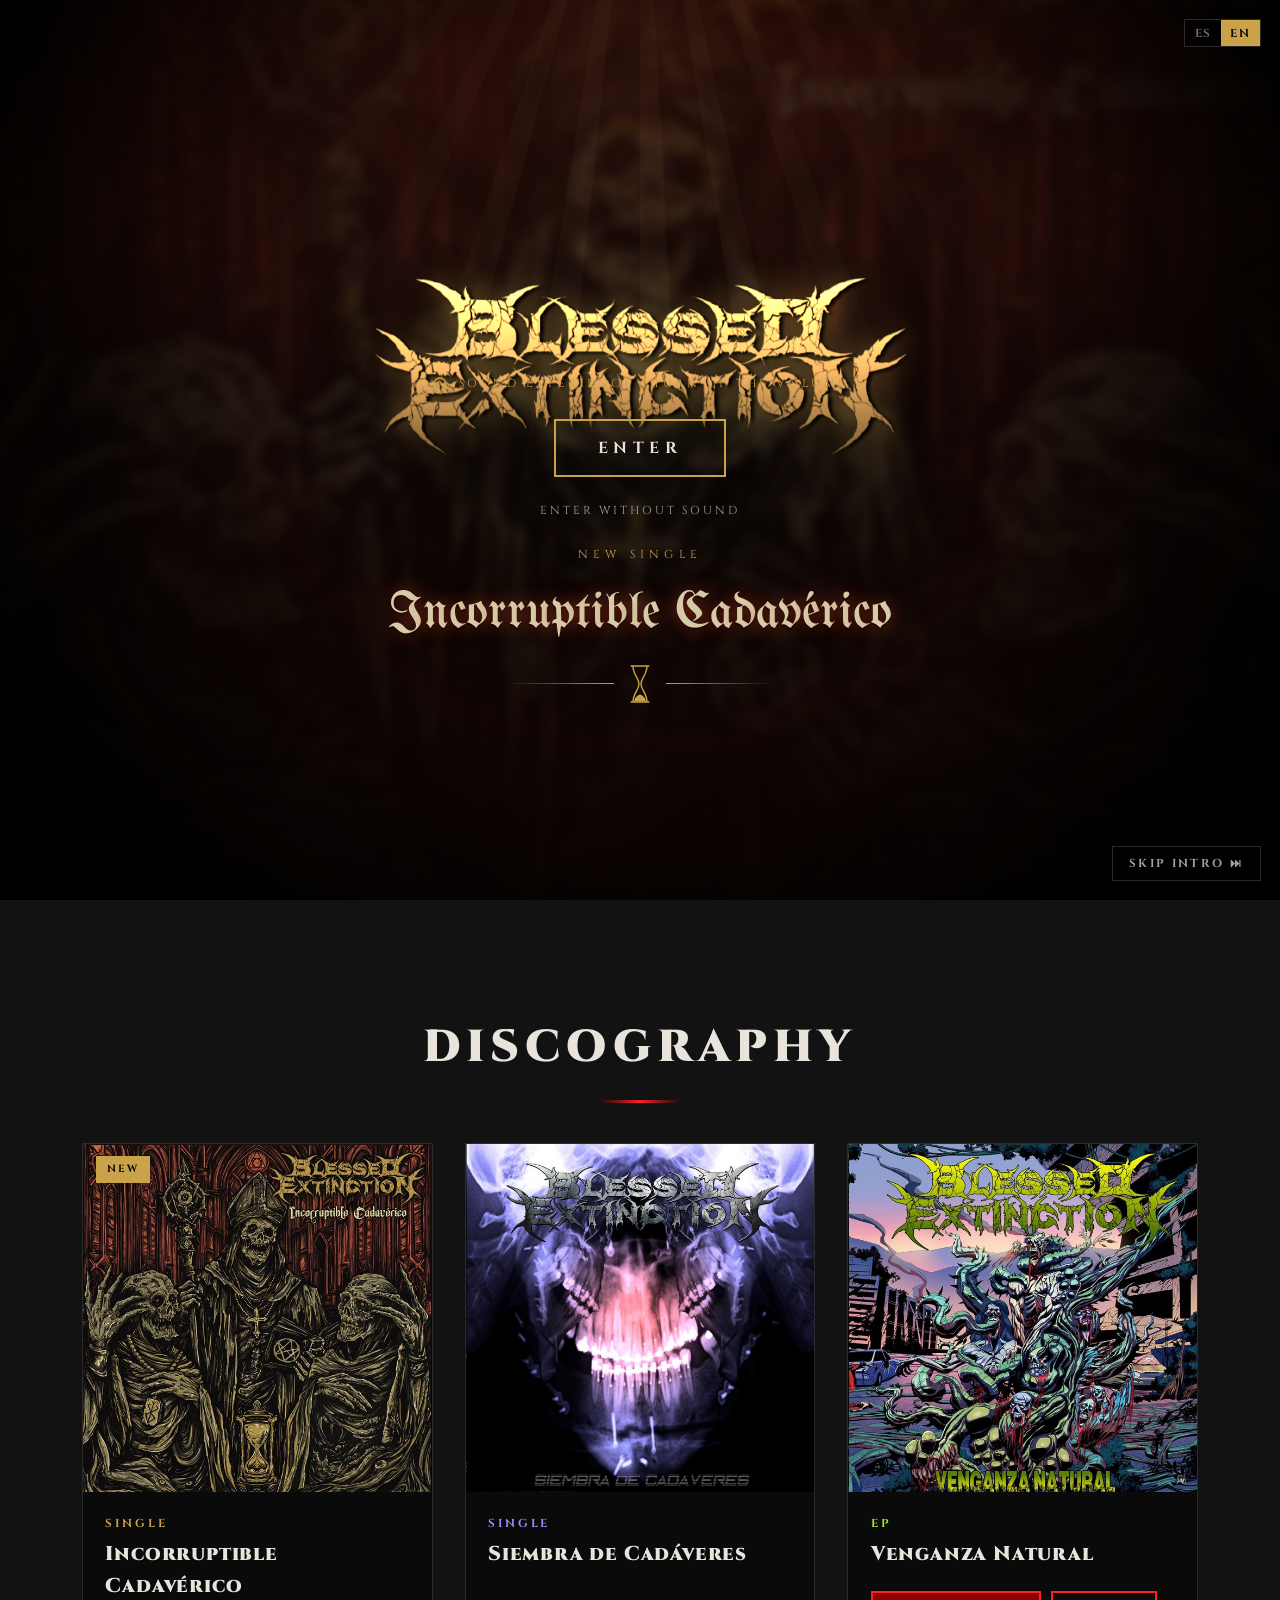
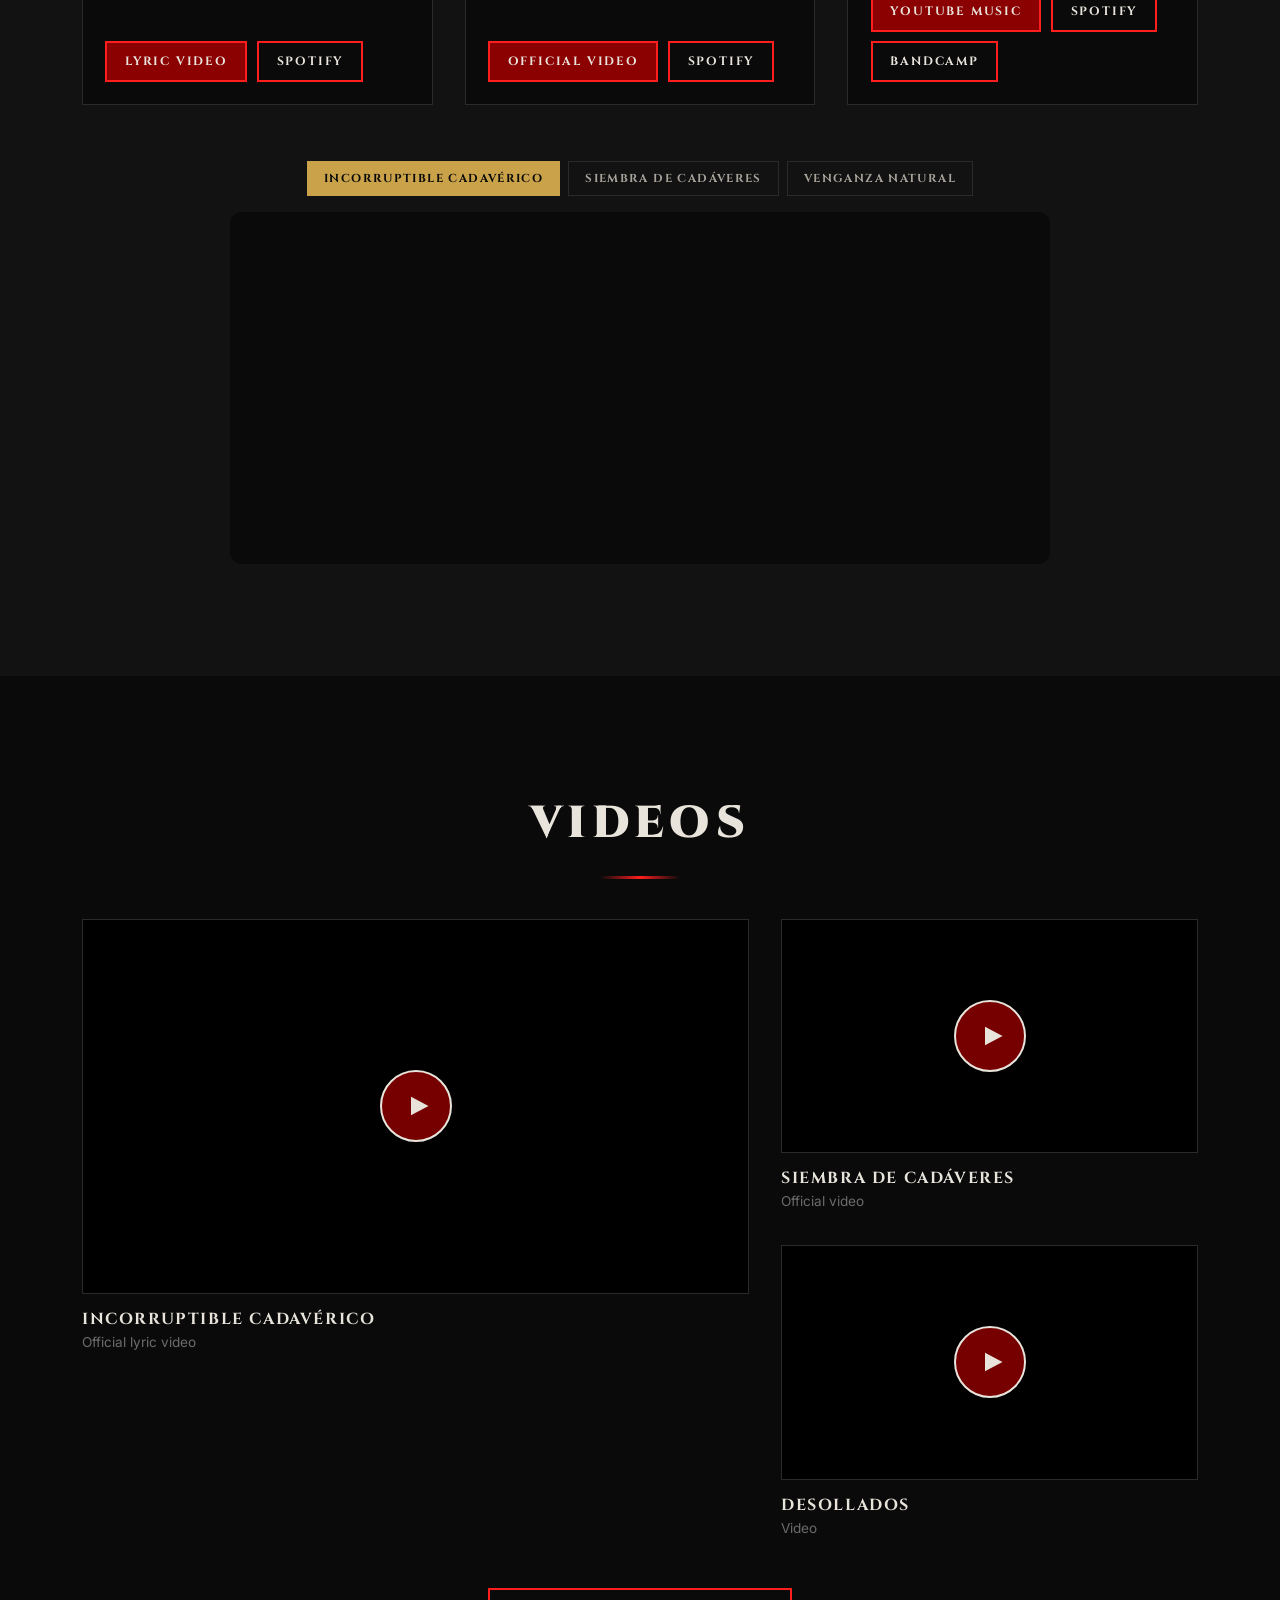
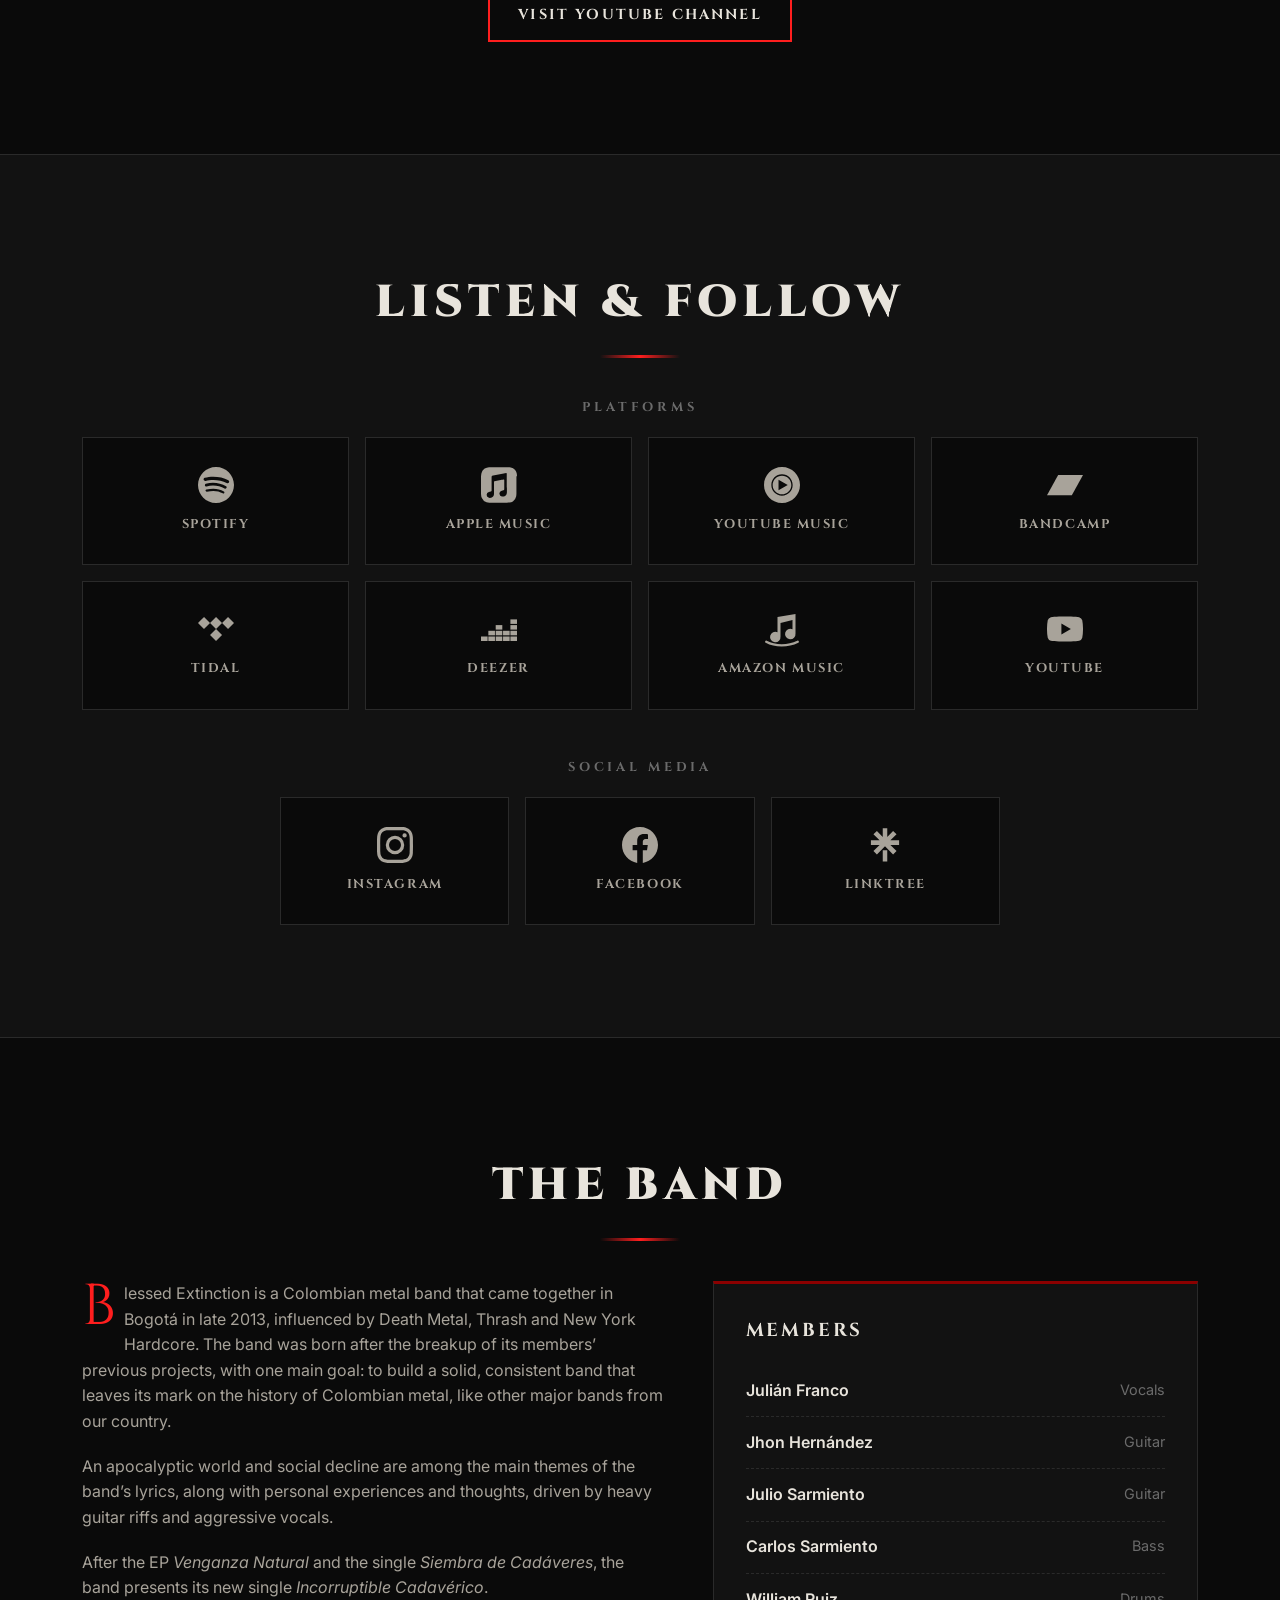
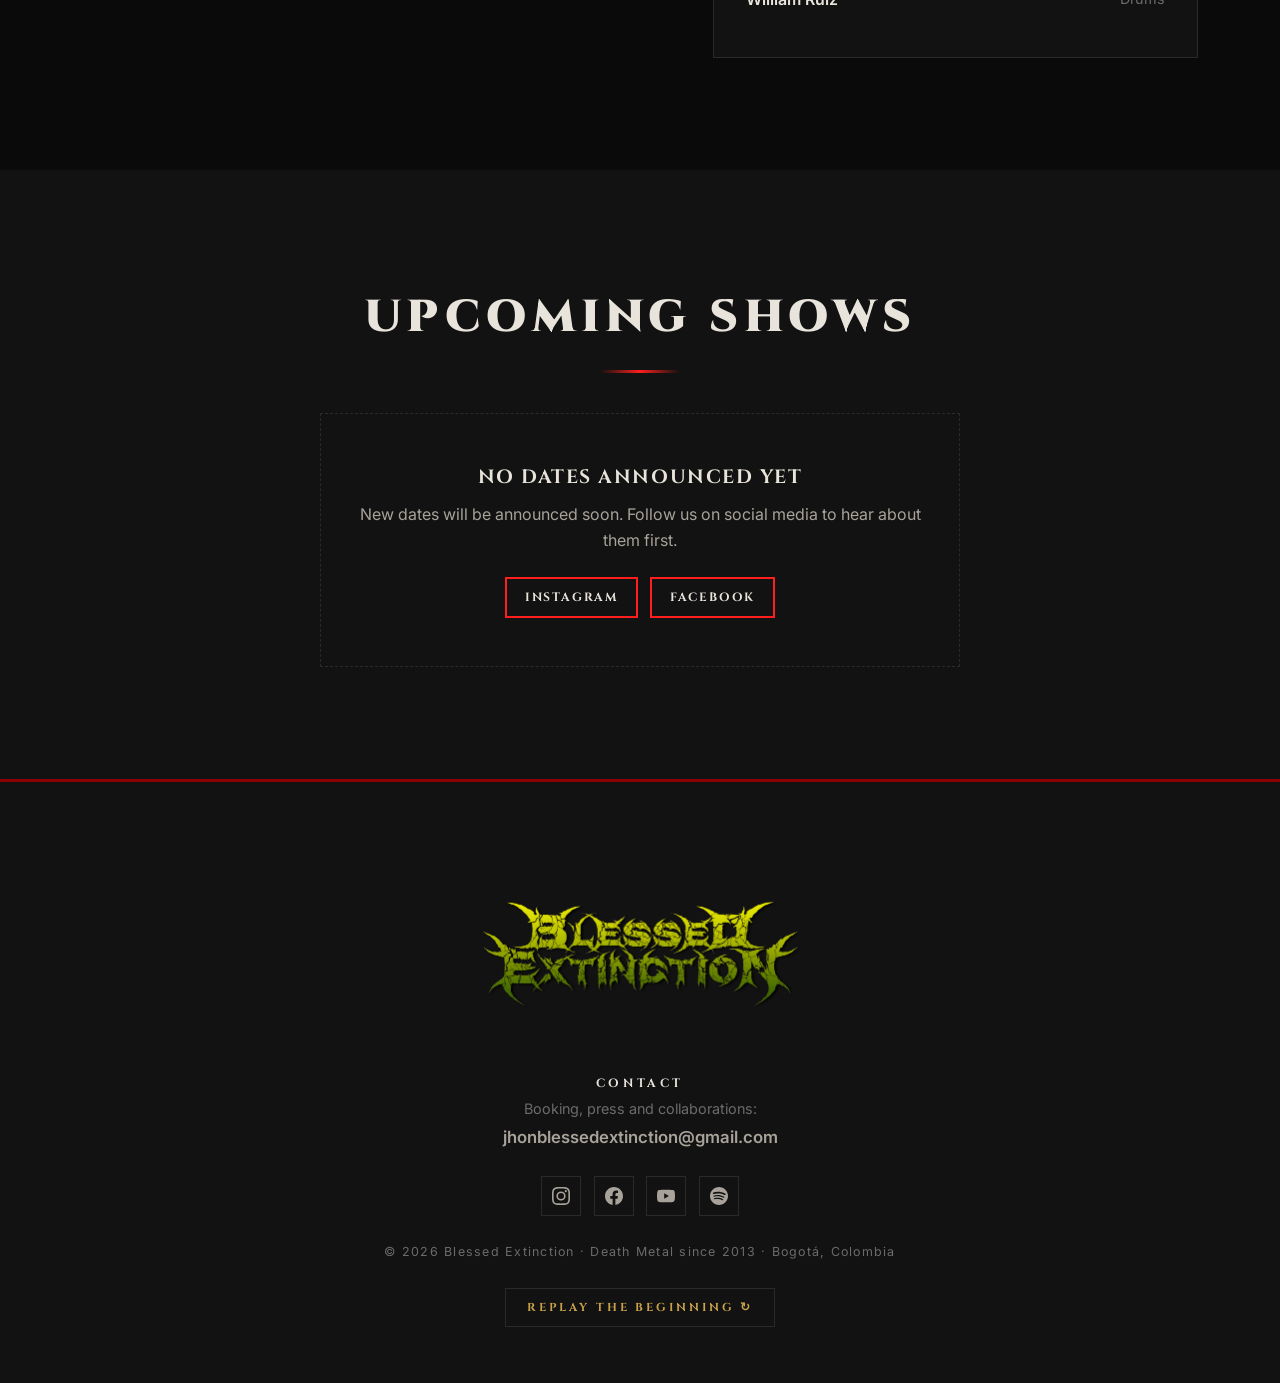
==== landingBlessedExtinction/index.html @ c3e39737 "Commit inicial" ====
<!DOCTYPE html>
<html lang="es">
<head>
  <meta charset="UTF-8">
  <meta name="viewport" content="width=device-width, initial-scale=1.0">
  <title data-i18n="meta.title">Blessed Extinction | Death Metal · Bogotá</title>
  <meta name="description" data-i18n-attr="content:meta.description" content="Blessed Extinction — Death Metal desde 2013, Bogotá, Colombia. Nuevo single «Incorruptible Cadavérico» disponible en todas las plataformas.">
  <meta property="og:title" content="Blessed Extinction — Incorruptible Cadavérico">
  <meta property="og:description" content="Nuevo single disponible ya. Death Metal desde 2013, Bogotá, Colombia.">
  <meta property="og:image" content="img/incorruptible-cadaverico.jpg">

  <link rel="preconnect" href="https://fonts.googleapis.com">
  <link rel="preconnect" href="https://fonts.gstatic.com" crossorigin>
  <link href="https://fonts.googleapis.com/css2?family=Cinzel:wght@400;700;900&family=Inter:wght@400;600&family=Nosifer&family=UnifrakturMaguntia&display=swap" rel="stylesheet">
  <link rel="preload" as="image" href="img/incorruptible-cadaverico.jpg">
  <link rel="stylesheet" href="css/styles.css">
</head>
<body class="is-locked">

  <!-- ===== SPLASH SCREEN (Incorruptible Cadavérico) ===== -->
  <div class="splash is-waiting" id="splash" role="dialog" aria-label="Pantalla de bienvenida" data-i18n-attr="aria-label:splash.label">
    <div class="splash__bg" aria-hidden="true"></div>
    <div class="splash__rays" aria-hidden="true"></div>
    <div class="splash__vignette" aria-hidden="true"></div>
    <div class="splash__dust" id="splashDust" aria-hidden="true"></div>

    <div class="splash__content">
      <img class="splash__logo" src="logoverde-web.png" alt="Blessed Extinction">
      <span class="splash__kicker" data-i18n="splash.kicker">Nuevo single</span>
      <p class="splash__title" id="splashTitle">Incorruptible Cadavérico</p>
      <div class="splash__ornament" aria-hidden="true">
        <svg class="splash__hourglass" viewBox="0 0 24 38">
          <path d="M3 1h18M3 37h18M5 1c0 9 6 12 6 18S5 28 5 37M19 1c0 9-6 12-6 18s6 9 6 18" fill="none" stroke="currentColor" stroke-width="1.4" stroke-linecap="round"/>
          <path class="sand-top" d="M7.2 8h9.6c-1 4-3.6 7-4.8 9.5C10.8 15 8.2 12 7.2 8z" fill="currentColor"/>
          <line class="sand-stream" x1="12" y1="18" x2="12" y2="34" stroke="currentColor" stroke-width="0.8"/>
          <path class="sand-bottom" d="M6 36.2c.6-3.6 4-6 6-6.6 2 .6 5.4 3 6 6.6z" fill="currentColor"/>
        </svg>
      </div>
    </div>

    <!-- Puerta: el navegador sólo permite sonido tras un clic del usuario -->
    <div class="splash__gate" id="splashGate">
      <p class="splash__hint">
        <svg viewBox="0 0 24 24" aria-hidden="true"><path d="M12 3a9 9 0 0 0-9 9v6a3 3 0 0 0 3 3h2v-8H5v-1a7 7 0 0 1 14 0v1h-3v8h2a3 3 0 0 0 3-3v-6a9 9 0 0 0-9-9z"/></svg>
        <span data-i18n="splash.hint">Experiencia con sonido · sube el volumen</span>
      </p>
      <button class="btn btn--ghost splash__enter" id="splashEnter" type="button" data-i18n="splash.enter">Entrar</button>
      <button class="splash__mute" id="splashMute" type="button" data-i18n="splash.mute">Entrar sin sonido</button>
    </div>

    <!-- Idioma desde la pantalla inicial -->
    <div class="lang splash__lang" role="group" aria-label="Idioma / Language">
      <button class="lang__btn" type="button" data-lang="es" aria-pressed="true" lang="es" title="Español">ES</button>
      <button class="lang__btn" type="button" data-lang="en" aria-pressed="false" lang="en" title="English">EN</button>
    </div>

    <button class="splash__skip" id="splashSkip" type="button" data-i18n="splash.skip">Saltar intro ⏭</button>
  </div>

  <!-- ===== HEADER ===== -->
  <header class="header" id="header">
    <div class="header__inner">
      <a class="header__logo" href="#inicio" aria-label="Inicio" data-i18n-attr="aria-label:nav.home">
        <img src="logoverde-web.png" alt="Blessed Extinction">
      </a>

      <div class="lang" role="group" aria-label="Idioma / Language">
        <button class="lang__btn" type="button" data-lang="es" aria-pressed="true" lang="es" title="Español">ES</button>
        <button class="lang__btn" type="button" data-lang="en" aria-pressed="false" lang="en" title="English">EN</button>
      </div>

      <button class="header__toggle" id="navToggle" type="button" aria-label="Abrir menú" data-i18n-attr="aria-label:nav.menu" aria-expanded="false" aria-controls="navList">&#9776;</button>

      <nav class="nav" aria-label="Navegación principal" data-i18n-attr="aria-label:nav.label">
        <ul class="nav__list" id="navList">
          <li><a class="nav__link" href="#inicio" data-i18n="nav.home">Inicio</a></li>
          <li><a class="nav__link" href="#musica" data-i18n="nav.music">Música</a></li>
          <li><a class="nav__link" href="#videos" data-i18n="nav.videos">Videos</a></li>
          <li><a class="nav__link" href="#escuchar" data-i18n="nav.listen">Escuchar</a></li>
          <li><a class="nav__link" href="#banda" data-i18n="nav.band">Banda</a></li>
          <li><a class="nav__link" href="#tour" data-i18n="nav.tour">Tour</a></li>
          <li><a class="nav__link" href="#contacto" data-i18n="nav.contact">Contacto</a></li>
        </ul>
      </nav>
    </div>
  </header>

  <main>
    <!-- ===== HERO ===== -->
    <section class="hero" id="inicio">
      <div class="hero__content">
        <img class="hero__logo" src="logoverde-web.png" alt="Blessed Extinction">
        <span class="hero__kicker" data-i18n="hero.kicker">Nuevo single</span>
        <h1 class="hero__title">Incorruptible Cadavérico</h1>
        <p class="hero__subtitle" data-i18n="hero.subtitle">Metal desde Bogotá, Colombia, desde 2013. El nuevo single ya está disponible con su lyric video oficial.</p>
        <div class="hero__ctas">
          <a class="btn btn--primary" href="#videos" data-i18n="hero.watch">Ver lyric video</a>
          <a class="btn btn--ghost" href="https://open.spotify.com/album/6DzUlxrxQUV7wVz3yjdAvM" target="_blank" rel="noopener" data-i18n="hero.spotify">Escuchar en Spotify</a>
        </div>
      </div>
      <a class="hero__scroll" href="#musica" aria-label="Bajar" data-i18n-attr="aria-label:hero.scroll">&#8964;</a>
    </section>

    <!-- ===== DISCOGRAFÍA ===== -->
    <section class="section section--dark discography" id="musica">
      <div class="section__inner">
        <h2 class="section__title" data-i18n="disc.title">Discografía</h2>
        <div class="discography__grid">

          <article class="discography__card discography__card--incorruptible">
            <div class="discography__cover">
              <img src="img/incorruptible-cadaverico.jpg" alt="Portada del single Incorruptible Cadavérico" data-i18n-attr="alt:disc.altInc" width="642" height="645" loading="lazy">
              <span class="discography__badge" data-i18n="disc.new">Nuevo</span>
            </div>
            <div class="discography__body">
              <span class="discography__type">Single</span>
              <h3 class="discography__title">Incorruptible Cadavérico</h3>
              <div class="discography__links">
                <a class="btn btn--primary btn--sm" href="https://www.youtube.com/watch?v=gRbIRqeaQFg" target="_blank" rel="noopener">Lyric video</a>
                <a class="btn btn--ghost btn--sm" href="https://open.spotify.com/album/6DzUlxrxQUV7wVz3yjdAvM" target="_blank" rel="noopener">Spotify</a>
              </div>
            </div>
          </article>

          <article class="discography__card discography__card--siembra">
            <div class="discography__cover">
              <img src="img/siembra-de-cadaveres.jpg" alt="Portada del single Siembra de Cadáveres" data-i18n-attr="alt:disc.altSie" width="640" height="640" loading="lazy">
            </div>
            <div class="discography__body">
              <span class="discography__type">Single</span>
              <h3 class="discography__title">Siembra de Cadáveres</h3>
              <div class="discography__links">
                <a class="btn btn--primary btn--sm" href="https://www.youtube.com/watch?v=ZekZaDuz7VE" target="_blank" rel="noopener" data-i18n="video.official">Video oficial</a>
                <a class="btn btn--ghost btn--sm" href="https://open.spotify.com/album/5VBHM5pahiAtTz59379KGE" target="_blank" rel="noopener">Spotify</a>
              </div>
            </div>
          </article>

          <article class="discography__card discography__card--venganza">
            <div class="discography__cover">
              <img src="img/venganza-natural.jpg" alt="Portada del EP Venganza Natural" data-i18n-attr="alt:disc.altVen" width="642" height="644" loading="lazy">
            </div>
            <div class="discography__body">
              <span class="discography__type">EP</span>
              <h3 class="discography__title">Venganza Natural</h3>
              <div class="discography__links">
                <a class="btn btn--primary btn--sm" href="https://music.youtube.com/playlist?list=OLAK5uy_nnMw1Wo_ns9KiGCXKrnx_9HjsG2vK_joU" target="_blank" rel="noopener">YouTube Music</a>
                <a class="btn btn--ghost btn--sm" href="https://open.spotify.com/album/5liQVrCpyRbKDM98VG7U1H" target="_blank" rel="noopener">Spotify</a>
                <a class="btn btn--ghost btn--sm" href="https://blessedextinction1.bandcamp.com/music" target="_blank" rel="noopener">Bandcamp</a>
              </div>
            </div>
          </article>

        </div>

        <!-- Reproductor de Spotify: las pestañas cambian el lanzamiento -->
        <div class="player" id="spotifyPlayer">
          <div class="player__tabs" role="tablist" aria-label="Elegir lanzamiento" data-i18n-attr="aria-label:player.tabs">
            <button class="player__tab is-active" type="button" role="tab" aria-selected="true" data-album="6DzUlxrxQUV7wVz3yjdAvM">Incorruptible Cadavérico</button>
            <button class="player__tab" type="button" role="tab" aria-selected="false" data-album="5VBHM5pahiAtTz59379KGE">Siembra de Cadáveres</button>
            <button class="player__tab" type="button" role="tab" aria-selected="false" data-album="5liQVrCpyRbKDM98VG7U1H">Venganza Natural</button>
          </div>
          <iframe class="player__frame" id="spotifyFrame" title="Reproductor de Spotify — Blessed Extinction" data-i18n-attr="title:player.title"
            src="https://open.spotify.com/embed/album/6DzUlxrxQUV7wVz3yjdAvM?utm_source=generator&amp;theme=0"
            height="352" loading="lazy"
            allow="autoplay; clipboard-write; encrypted-media; fullscreen; picture-in-picture"></iframe>
        </div>
      </div>
    </section>

    <!-- ===== VIDEOS ===== -->
    <section class="section videos" id="videos">
      <div class="section__inner">
        <h2 class="section__title">Videos</h2>
        <div class="videos__grid">
          <figure class="videos__item videos__item--featured">
            <button class="yt" type="button" data-yt="gRbIRqeaQFg" aria-label="Reproducir el lyric video de Incorruptible Cadavérico" data-i18n-attr="aria-label:video.playInc">
              <span class="yt__play"><svg viewBox="0 0 24 24" aria-hidden="true"><path d="M6 4l15 8-15 8z"/></svg></span>
            </button>
            <figcaption>Incorruptible Cadavérico <span data-i18n="video.lyric">Lyric video oficial</span></figcaption>
          </figure>
          <figure class="videos__item">
            <button class="yt" type="button" data-yt="ZekZaDuz7VE" aria-label="Reproducir el video oficial de Siembra de Cadáveres" data-i18n-attr="aria-label:video.playSie">
              <span class="yt__play"><svg viewBox="0 0 24 24" aria-hidden="true"><path d="M6 4l15 8-15 8z"/></svg></span>
            </button>
            <figcaption>Siembra de Cadáveres <span data-i18n="video.official">Video oficial</span></figcaption>
          </figure>
          <figure class="videos__item">
            <button class="yt" type="button" data-yt="aiB-G7MGvKw" aria-label="Reproducir el video de Desollados" data-i18n-attr="aria-label:video.playDes">
              <span class="yt__play"><svg viewBox="0 0 24 24" aria-hidden="true"><path d="M6 4l15 8-15 8z"/></svg></span>
            </button>
            <figcaption>Desollados <span data-i18n="video.video">Video</span></figcaption>
          </figure>
        </div>
        <p class="videos__more">
          <a class="btn btn--ghost" href="https://www.youtube.com/@BlessedExtinction" target="_blank" rel="noopener" data-i18n="video.channel">Ver canal de YouTube</a>
        </p>
      </div>
    </section>

    <!-- ===== PLATAFORMAS & REDES ===== -->
    <section class="section section--dark platforms" id="escuchar">
      <div class="section__inner">
        <h2 class="section__title" data-i18n="platforms.title">Escucha &amp; Sigue</h2>

        <h3 class="platforms__label" data-i18n="platforms.platforms">Plataformas</h3>
        <ul class="platforms__grid">
          <li>
            <a class="platforms__item" href="https://open.spotify.com/artist/5pcjzTYxRRCxWtVyOKMhJ0" target="_blank" rel="noopener">
              <svg viewBox="0 0 24 24" aria-hidden="true"><path d="M12 0C5.4 0 0 5.4 0 12s5.4 12 12 12 12-5.4 12-12S18.66 0 12 0zm5.52 17.34c-.24.36-.66.48-1.02.24-2.82-1.74-6.36-2.1-10.56-1.14-.42.12-.78-.18-.9-.54-.12-.42.18-.78.54-.9 4.56-1.02 8.52-.6 11.64 1.32.42.18.48.66.3 1.02zm1.44-3.3c-.3.42-.84.6-1.26.3-3.24-1.98-8.16-2.58-11.94-1.38-.48.12-1.02-.12-1.14-.6-.12-.48.12-1.02.6-1.14 4.38-1.32 9.78-.66 13.5 1.62.36.18.54.78.24 1.2zm.12-3.36C15.24 8.4 8.82 8.16 5.16 9.3c-.6.18-1.2-.18-1.38-.72-.18-.6.18-1.2.72-1.38 4.26-1.26 11.28-1.02 15.72 1.62.54.3.72 1.02.42 1.56-.3.42-1.02.6-1.56.3z"/></svg>
              Spotify
            </a>
          </li>
          <li>
            <a class="platforms__item" href="https://music.apple.com/mx/artist/blessed-extinction/1809702685" target="_blank" rel="noopener">
              <svg viewBox="0 0 24 24" aria-hidden="true"><path d="M23.99 6.13c0-.73-.06-1.46-.24-2.17a4.8 4.8 0 0 0-1.15-2.13A4.96 4.96 0 0 0 19.88.4C19.15.27 18.4.22 17.66.2H6.34c-.6.02-1.2.05-1.8.13A5.1 5.1 0 0 0 2.2 1.2 4.82 4.82 0 0 0 .3 4.1C.15 4.7.09 5.33.03 5.95L0 6.35v11.3l.04.6c.05.85.18 1.69.53 2.47a4.86 4.86 0 0 0 3.12 2.77c.62.18 1.27.26 1.92.29.36.02.73.03 1.09.04h10.62c.55 0 1.1-.04 1.65-.1a5.1 5.1 0 0 0 2.28-.8 4.85 4.85 0 0 0 2.17-3.21c.12-.6.17-1.22.19-1.83l.01-.45V6.13zM17.27 13.6v3.31c0 .5-.08 1-.32 1.44-.37.7-.97 1.1-1.73 1.24-.43.08-.86.1-1.29.04a1.97 1.97 0 0 1-1.6-1.7 1.98 1.98 0 0 1 1.5-2.18c.37-.1.75-.15 1.12-.23.27-.06.47-.2.53-.48l.02-.2V8.7c0-.3-.13-.42-.42-.37-.4.07-.79.15-1.18.23l-4.94 1c-.21.04-.28.13-.3.34v7.95c0 .47-.06.93-.27 1.36-.36.72-.96 1.14-1.74 1.29a3 3 0 0 1-1.34.04 1.97 1.97 0 0 1-1.54-1.85 2 2 0 0 1 1.47-2.02c.4-.12.83-.18 1.25-.26.31-.07.53-.24.57-.57V6.55c0-.39.11-.62.5-.72.17-.04.35-.08.52-.11l7.06-1.43c.53-.1 1.06-.2 1.6-.3.24-.03.4.1.42.35v9.25z"/></svg>
              Apple Music
            </a>
          </li>
          <li>
            <a class="platforms__item" href="https://music.youtube.com/playlist?list=OLAK5uy_nnMw1Wo_ns9KiGCXKrnx_9HjsG2vK_joU" target="_blank" rel="noopener">
              <svg viewBox="0 0 24 24" aria-hidden="true"><path d="M12 0C5.376 0 0 5.376 0 12s5.376 12 12 12 12-5.376 12-12S18.624 0 12 0zm0 19.104c-3.924 0-7.104-3.18-7.104-7.104S8.076 4.896 12 4.896s7.104 3.18 7.104 7.104-3.18 7.104-7.104 7.104zm0-13.332c-3.432 0-6.228 2.796-6.228 6.228S8.568 18.228 12 18.228s6.228-2.796 6.228-6.228S15.432 5.772 12 5.772zM9.684 15.54V8.46L15.816 12l-6.132 3.54z"/></svg>
              YouTube Music
            </a>
          </li>
          <li>
            <a class="platforms__item" href="https://blessedextinction1.bandcamp.com/music" target="_blank" rel="noopener">
              <svg viewBox="0 0 24 24" aria-hidden="true"><path d="M0 18.75l7.44-13.5H24l-7.44 13.5H0z"/></svg>
              Bandcamp
            </a>
          </li>
          <li>
            <a class="platforms__item" href="https://listen.tidal.com/artist/56954557" target="_blank" rel="noopener">
              <svg viewBox="0 0 24 24" aria-hidden="true"><path d="M12.012 3.992 8.008 7.996 4.004 3.992 0 7.996 4.004 12l4.004-4.004L12.012 12l-4.004 4.004 4.004 4.004 4.004-4.004L12.012 12l4.004-4.004-4.004-4.004zM16.042 7.996l3.979-3.979L24 7.996l-3.979 3.979z"/></svg>
              Tidal
            </a>
          </li>
          <li>
            <a class="platforms__item" href="https://www.deezer.com/us/artist/10689391" target="_blank" rel="noopener">
              <svg viewBox="0 0 24 24" aria-hidden="true"><rect x="0" y="17" width="4.4" height="3"/><rect x="4.9" y="17" width="4.4" height="3"/><rect x="9.8" y="17" width="4.4" height="3"/><rect x="14.7" y="17" width="4.4" height="3"/><rect x="19.6" y="17" width="4.4" height="3"/><rect x="4.9" y="13.2" width="4.4" height="3"/><rect x="9.8" y="13.2" width="4.4" height="3"/><rect x="14.7" y="13.2" width="4.4" height="3"/><rect x="19.6" y="13.2" width="4.4" height="3"/><rect x="9.8" y="9.4" width="4.4" height="3"/><rect x="19.6" y="9.4" width="4.4" height="3"/><rect x="19.6" y="5.6" width="4.4" height="3"/></svg>
              Deezer
            </a>
          </li>
          <li>
            <a class="platforms__item" href="https://music.amazon.com/artists/B01K1IBAY0/blessed-extinction" target="_blank" rel="noopener">
              <svg viewBox="0 0 24 24" aria-hidden="true"><path d="M9 4v10.2A3.5 3.5 0 1 0 11 17V8l8-2v6.2A3.5 3.5 0 1 0 21 15V2z"/><path d="M1.5 20.5c6 3.2 14.5 3.2 21 0" fill="none" stroke="currentColor" stroke-width="1.6" stroke-linecap="round"/></svg>
              Amazon Music
            </a>
          </li>
          <li>
            <a class="platforms__item" href="https://www.youtube.com/@BlessedExtinction" target="_blank" rel="noopener">
              <svg viewBox="0 0 24 24" aria-hidden="true"><path d="M23.5 6.2a3 3 0 0 0-2.1-2.1C19.5 3.6 12 3.6 12 3.6s-7.5 0-9.4.5A3 3 0 0 0 .5 6.2 31.2 31.2 0 0 0 0 12a31.2 31.2 0 0 0 .5 5.8 3 3 0 0 0 2.1 2.1c1.9.5 9.4.5 9.4.5s7.5 0 9.4-.5a3 3 0 0 0 2.1-2.1A31.2 31.2 0 0 0 24 12a31.2 31.2 0 0 0-.5-5.8zM9.6 15.6V8.4l6.3 3.6-6.3 3.6z"/></svg>
              YouTube
            </a>
          </li>
        </ul>

        <h3 class="platforms__label" data-i18n="platforms.social">Redes sociales</h3>
        <ul class="platforms__grid platforms__grid--social">
          <li>
            <a class="platforms__item" href="https://instagram.com/blessed_extinction" target="_blank" rel="noopener">
              <svg viewBox="0 0 24 24" aria-hidden="true"><path d="M12 2.16c3.2 0 3.58.01 4.85.07 1.17.05 1.8.25 2.23.41.56.22.96.48 1.38.9.42.42.68.82.9 1.38.16.42.36 1.06.41 2.23.06 1.27.07 1.65.07 4.85s-.01 3.58-.07 4.85c-.05 1.17-.25 1.8-.41 2.23-.22.56-.48.96-.9 1.38-.42.42-.82.68-1.38.9-.42.16-1.06.36-2.23.41-1.27.06-1.65.07-4.85.07s-3.58-.01-4.85-.07c-1.17-.05-1.8-.25-2.23-.41a3.72 3.72 0 0 1-1.38-.9 3.72 3.72 0 0 1-.9-1.38c-.16-.42-.36-1.06-.41-2.23C2.17 15.58 2.16 15.2 2.16 12s.01-3.58.07-4.85c.05-1.17.25-1.8.41-2.23.22-.56.48-.96.9-1.38.42-.42.82-.68 1.38-.9.42-.16 1.06-.36 2.23-.41C8.42 2.17 8.8 2.16 12 2.16M12 0C8.74 0 8.33.01 7.05.07 5.78.13 4.9.33 4.14.63c-.79.3-1.46.72-2.13 1.38A5.88 5.88 0 0 0 .63 4.14C.33 4.9.13 5.78.07 7.05.01 8.33 0 8.74 0 12s.01 3.67.07 4.95c.06 1.27.26 2.15.56 2.91.3.79.72 1.46 1.38 2.13a5.88 5.88 0 0 0 2.13 1.38c.76.3 1.64.5 2.91.56C8.33 23.99 8.74 24 12 24s3.67-.01 4.95-.07c1.27-.06 2.15-.26 2.91-.56a5.88 5.88 0 0 0 2.13-1.38 5.88 5.88 0 0 0 1.38-2.13c.3-.76.5-1.64.56-2.91.06-1.28.07-1.69.07-4.95s-.01-3.67-.07-4.95c-.06-1.27-.26-2.15-.56-2.91a5.88 5.88 0 0 0-1.38-2.13A5.88 5.88 0 0 0 19.86.63C19.1.33 18.22.13 16.95.07 15.67.01 15.26 0 12 0zm0 5.84a6.16 6.16 0 1 0 0 12.32 6.16 6.16 0 0 0 0-12.32zM12 16a4 4 0 1 1 0-8 4 4 0 0 1 0 8zm6.4-11.85a1.44 1.44 0 1 0 0 2.88 1.44 1.44 0 0 0 0-2.88z"/></svg>
              Instagram
            </a>
          </li>
          <li>
            <a class="platforms__item" href="https://www.facebook.com/blessedextinctionmusic" target="_blank" rel="noopener">
              <svg viewBox="0 0 24 24" aria-hidden="true"><path d="M24 12.07C24 5.4 18.63 0 12 0S0 5.4 0 12.07C0 18.1 4.39 23.1 10.13 24v-8.44H7.08v-3.49h3.05V9.41c0-3.02 1.79-4.69 4.53-4.69 1.31 0 2.68.24 2.68.24v2.97h-1.51c-1.49 0-1.96.93-1.96 1.89v2.25h3.33l-.53 3.49h-2.8V24C19.61 23.1 24 18.1 24 12.07z"/></svg>
              Facebook
            </a>
          </li>
          <li>
            <a class="platforms__item" href="https://linktr.ee/blessedextinction" target="_blank" rel="noopener">
              <svg viewBox="0 0 24 24" aria-hidden="true"><path d="M13.5 6.6 17.4 2.6l2.3 2.3-4.1 3.9h5.8v3.2h-5.8l4.1 4-2.3 2.3-5.4-5.5-5.4 5.5-2.3-2.3 4.1-4H2.6V8.8h5.8L4.3 4.9l2.3-2.3 3.9 4V.9h3v5.7zm-3 8.9h3V23h-3z"/></svg>
              Linktree
            </a>
          </li>
        </ul>
      </div>
    </section>

    <!-- ===== BIO ===== -->
    <section class="section bio" id="banda">
      <div class="section__inner">
        <h2 class="section__title" data-i18n="bio.title">La Banda</h2>
        <div class="bio__grid">
          <div class="bio__text">
            <p data-i18n="bio.p1">Blessed Extinction es una agrupación de metal colombiano que se consolida en la ciudad de Bogotá a finales del año 2013, bajo la influencia musical del Death, Thrash y New York Hardcore. La banda nace tras la disolución de diferentes proyectos que tenían sus integrantes, con el objetivo principal de formar un grupo sólido y consistente, que pueda dejar huella en la historia del metal nacional como otras bandas importantes de nuestro país.</p>
            <p data-i18n="bio.p2">Un mundo apocalíptico y el declive social son algunos de los temas principales que trata la banda en sus letras, así como vivencias y pensamientos personales, acompañados de fuertes riffs de guitarra y agresivos rasgados de voz.</p>
            <p data-i18n-html="bio.p3">Tras el EP <em>Venganza Natural</em> y el single <em>Siembra de Cadáveres</em>, la banda presenta su nuevo single <em>Incorruptible Cadavérico</em>.</p>
          </div>

          <aside class="bio__members">
            <h3 data-i18n="bio.members">Integrantes</h3>
            <ul>
              <li class="bio__member"><strong>Julián Franco</strong><span data-i18n="role.vocals">Voz</span></li>
              <li class="bio__member"><strong>Jhon Hernández</strong><span data-i18n="role.guitar">Guitarra</span></li>
              <li class="bio__member"><strong>Julio Sarmiento</strong><span data-i18n="role.guitar">Guitarra</span></li>
              <li class="bio__member"><strong>Carlos Sarmiento</strong><span data-i18n="role.bass">Bajo</span></li>
              <li class="bio__member"><strong>William Ruiz</strong><span data-i18n="role.drums">Batería</span></li>
            </ul>
          </aside>
        </div>
      </div>
    </section>

    <!-- ===== TOUR ===== -->
    <section class="section section--dark tour" id="tour">
      <div class="section__inner">
        <h2 class="section__title" data-i18n="tour.title">Próximos Shows</h2>

        <!-- Sin fechas por ahora. Para anunciar un show, reemplazar este bloque por:
        <ul class="tour__list">
          <li class="tour__item">
            <time class="tour__date" datetime="AAAA-MM-DD"><span class="day">DD</span><span class="month">MES</span></time>
            <span class="tour__city">Ciudad</span>
            <span class="tour__venue">Lugar</span>
            <a class="btn btn--primary btn--sm tour__cta" href="URL-TICKETS" target="_blank" rel="noopener">Tickets</a>
          </li>
        </ul>
        -->
        <div class="tour__empty">
          <p class="tour__empty-title" data-i18n="tour.emptyTitle">Sin fechas anunciadas por el momento</p>
          <p data-i18n="tour.emptyText">Muy pronto anunciaremos nuevas fechas. Síguenos en redes para enterarte primero.</p>
          <div class="tour__empty-ctas">
            <a class="btn btn--ghost btn--sm" href="https://instagram.com/blessed_extinction" target="_blank" rel="noopener">Instagram</a>
            <a class="btn btn--ghost btn--sm" href="https://www.facebook.com/blessedextinctionmusic" target="_blank" rel="noopener">Facebook</a>
          </div>
        </div>
      </div>
    </section>
  </main>

  <!-- ===== FOOTER ===== -->
  <footer class="footer" id="contacto">
    <img class="footer__logo" src="logoverde-web.png" alt="Blessed Extinction">

    <div class="footer__contact">
      <span class="footer__label" data-i18n="footer.contact">Contacto</span>
      <p data-i18n="footer.contactText">Booking, prensa y colaboraciones:</p>
      <a class="footer__mail" href="mailto:jhonblessedextinction@gmail.com">jhonblessedextinction@gmail.com</a>
    </div>

    <div class="footer__social">
        <a href="https://instagram.com/blessed_extinction" target="_blank" rel="noopener" aria-label="Instagram"><svg viewBox="0 0 24 24" aria-hidden="true"><path d="M12 2.16c3.2 0 3.58.01 4.85.07 3.25.15 4.77 1.69 4.92 4.92.06 1.27.07 1.65.07 4.85s-.01 3.58-.07 4.85c-.15 3.23-1.66 4.77-4.92 4.92-1.27.06-1.65.07-4.85.07s-3.58-.01-4.85-.07c-3.26-.15-4.77-1.7-4.92-4.92C2.17 15.58 2.16 15.2 2.16 12s.01-3.58.07-4.85C2.38 3.92 3.9 2.38 7.15 2.23 8.42 2.17 8.8 2.16 12 2.16zM12 0C8.74 0 8.33.01 7.05.07 2.7.27.27 2.69.07 7.05.01 8.33 0 8.74 0 12s.01 3.67.07 4.95c.2 4.36 2.62 6.78 6.98 6.98C8.33 23.99 8.74 24 12 24s3.67-.01 4.95-.07c4.35-.2 6.78-2.62 6.98-6.98.06-1.28.07-1.69.07-4.95s-.01-3.67-.07-4.95c-.2-4.35-2.62-6.78-6.98-6.98C15.67.01 15.26 0 12 0zm0 5.84a6.16 6.16 0 1 0 0 12.32 6.16 6.16 0 0 0 0-12.32zM12 16a4 4 0 1 1 0-8 4 4 0 0 1 0 8zm6.4-11.85a1.44 1.44 0 1 0 0 2.88 1.44 1.44 0 0 0 0-2.88z"/></svg></a>
        <a href="https://www.facebook.com/blessedextinctionmusic" target="_blank" rel="noopener" aria-label="Facebook"><svg viewBox="0 0 24 24" aria-hidden="true"><path d="M24 12.07C24 5.4 18.63 0 12 0S0 5.4 0 12.07C0 18.1 4.39 23.1 10.13 24v-8.44H7.08v-3.49h3.05V9.41c0-3.02 1.79-4.69 4.53-4.69 1.31 0 2.68.24 2.68.24v2.97h-1.51c-1.49 0-1.96.93-1.96 1.89v2.25h3.33l-.53 3.49h-2.8V24C19.61 23.1 24 18.1 24 12.07z"/></svg></a>
        <a href="https://www.youtube.com/@BlessedExtinction" target="_blank" rel="noopener" aria-label="YouTube"><svg viewBox="0 0 24 24" aria-hidden="true"><path d="M23.5 6.2a3 3 0 0 0-2.1-2.1C19.5 3.6 12 3.6 12 3.6s-7.5 0-9.4.5A3 3 0 0 0 .5 6.2 31.2 31.2 0 0 0 0 12a31.2 31.2 0 0 0 .5 5.8 3 3 0 0 0 2.1 2.1c1.9.5 9.4.5 9.4.5s7.5 0 9.4-.5a3 3 0 0 0 2.1-2.1A31.2 31.2 0 0 0 24 12a31.2 31.2 0 0 0-.5-5.8zM9.6 15.6V8.4l6.3 3.6-6.3 3.6z"/></svg></a>
        <a href="https://open.spotify.com/artist/5pcjzTYxRRCxWtVyOKMhJ0" target="_blank" rel="noopener" aria-label="Spotify"><svg viewBox="0 0 24 24" aria-hidden="true"><path d="M12 0C5.4 0 0 5.4 0 12s5.4 12 12 12 12-5.4 12-12S18.66 0 12 0zm5.52 17.34c-.24.36-.66.48-1.02.24-2.82-1.74-6.36-2.1-10.56-1.14-.42.12-.78-.18-.9-.54-.12-.42.18-.78.54-.9 4.56-1.02 8.52-.6 11.64 1.32.42.18.48.66.3 1.02zm1.44-3.3c-.3.42-.84.6-1.26.3-3.24-1.98-8.16-2.58-11.94-1.38-.48.12-1.02-.12-1.14-.6-.12-.48.12-1.02.6-1.14 4.38-1.32 9.78-.66 13.5 1.62.36.18.54.78.24 1.2zm.12-3.36C15.24 8.4 8.82 8.16 5.16 9.3c-.6.18-1.2-.18-1.38-.72-.18-.6.18-1.2.72-1.38 4.26-1.26 11.28-1.02 15.72 1.62.54.3.72 1.02.42 1.56-.3.42-1.02.6-1.56.3z"/></svg></a>
    </div>

    <p class="footer__copy">&copy; <span id="year"></span> Blessed Extinction &middot; <span data-i18n="footer.tagline">Death Metal desde 2013 · Bogotá, Colombia</span></p>
    <button class="footer__replay" id="replayIntro" type="button" data-i18n="footer.replay">Repetir el Inicio &#8635;</button>
  </footer>

  <!-- ===== REPRODUCTOR FLOTANTE (Spotify): suena al entrar, desde el minuto 1:30 ===== -->
  <!-- Se carga oculto desde el inicio para que esté listo cuando el usuario entre -->
  <div class="now-playing is-offstage" id="nowPlaying" aria-hidden="true" inert>
    <p class="now-playing__tap" data-i18n="np.tap">Pulsa ▶ para escuchar</p>
    <div class="now-playing__spotify"><div id="npSpotify"></div></div>
    <button class="now-playing__close" id="npClose" type="button" aria-label="Cerrar reproductor" data-i18n-attr="aria-label:np.close">&times;</button>
  </div>

  <script src="js/main.js"></script>
</body>
</html>
---- landingBlessedExtinction/css/styles.css ----
*,
*::before,
*::after {
  box-sizing: border-box;
  margin: 0;
  padding: 0;
}

html {
  scroll-behavior: smooth;
  scroll-padding-top: 72px;
}

body {
  font-family: "Inter", system-ui, sans-serif;
  background: #0a0a0a;
  color: #a8a39a;
  line-height: 1.6;
  overflow-x: hidden;
}
body.is-locked {
  overflow: hidden;
}

img {
  max-width: 100%;
  display: block;
}

a {
  color: inherit;
  text-decoration: none;
}

ul {
  list-style: none;
}

.section {
  padding-block: 5rem;
}
@media (min-width: 900px) {
  .section {
    padding-block: 7rem;
  }
}
.section__inner {
  width: 100%;
  max-width: 1180px;
  margin-inline: auto;
  padding-inline: 1rem;
}
@media (min-width: 900px) {
  .section__inner {
    padding-inline: 2rem;
  }
}
.section__title {
  font-family: "Cinzel", serif;
  font-weight: 900;
  text-transform: uppercase;
  letter-spacing: 0.12em;
  color: #e8e4dc;
  font-size: clamp(1.8rem, 4vw, 2.8rem);
  margin-bottom: 2.5rem;
  text-align: center;
}
.section__title::after {
  content: "";
  display: block;
  width: 80px;
  height: 3px;
  margin: 1rem auto 0;
  background: linear-gradient(90deg, transparent, #ff1e1e, transparent);
}
.section--dark {
  background: #121212;
}

.btn {
  display: inline-flex;
  align-items: center;
  justify-content: center;
  gap: 0.5rem;
  padding: 0.85rem 1.8rem;
  font-family: "Cinzel", serif;
  font-weight: 700;
  font-size: 0.9rem;
  letter-spacing: 0.15em;
  text-transform: uppercase;
  border: 2px solid #ff1e1e;
  cursor: pointer;
  transition: background 0.2s ease, color 0.2s ease, box-shadow 0.2s ease, transform 0.2s ease;
}
.btn--primary {
  background: #8b0000;
  color: #e8e4dc;
}
.btn--primary:hover {
  background: #ff1e1e;
  box-shadow: 0 0 18px rgba(255, 30, 30, 0.55);
  transform: translateY(-2px);
}
.btn--ghost {
  background: transparent;
  color: #e8e4dc;
}
.btn--ghost:hover {
  background: rgba(255, 30, 30, 0.12);
  box-shadow: 0 0 18px rgba(255, 30, 30, 0.55);
  transform: translateY(-2px);
}
.btn--sm {
  padding: 0.55rem 1.1rem;
  font-size: 0.75rem;
}
.btn:focus-visible {
  outline: 2px solid #e8e4dc;
  outline-offset: 3px;
}

.splash {
  position: fixed;
  inset: 0;
  z-index: 1000;
  display: grid;
  place-items: center;
  overflow: hidden;
  background: #1a0705;
  transition: opacity 0.8s cubic-bezier(0.77, 0, 0.18, 1), transform 0.8s cubic-bezier(0.77, 0, 0.18, 1), visibility 0.8s cubic-bezier(0.77, 0, 0.18, 1);
}
.splash__bg {
  position: absolute;
  inset: -6%;
  background: url("../img/incorruptible-cadaverico.jpg") center 30%/cover no-repeat;
  animation: naveReveal 7s cubic-bezier(0.2, 0.7, 0.2, 1) both;
}
.splash__vignette {
  position: absolute;
  inset: 0;
  background: radial-gradient(ellipse 55% 75% at 50% 42%, transparent 0%, rgba(26, 7, 5, 0.55) 55%, rgba(0, 0, 0, 0.96) 100%), linear-gradient(180deg, rgba(179, 54, 27, 0.25) 0%, transparent 45%, rgba(0, 0, 0, 0.85) 100%);
}
.splash__rays {
  position: absolute;
  left: 50%;
  top: -30%;
  width: 160vmax;
  height: 160vmax;
  margin-left: -80vmax;
  transform-origin: 50% 0;
  background: repeating-conic-gradient(from 168deg at 50% 0%, rgba(240, 213, 138, 0.1) 0deg 3deg, transparent 3deg 9deg);
  -webkit-mask-image: radial-gradient(ellipse 40% 60% at 50% 0%, #000 0%, transparent 70%);
  mask-image: radial-gradient(ellipse 40% 60% at 50% 0%, #000 0%, transparent 70%);
  mix-blend-mode: screen;
  opacity: 0;
  animation: raysIn 3s ease 0.8s forwards, raysSway 9s ease-in-out 3.8s infinite alternate;
}
.splash__dust {
  position: absolute;
  inset: 0;
  pointer-events: none;
}
.splash__dust span {
  position: absolute;
  bottom: -10px;
  width: var(--s, 3px);
  height: var(--s, 3px);
  border-radius: 50%;
  background: #f0d58a;
  box-shadow: 0 0 6px #c9a24a;
  opacity: 0;
  animation: dustRise var(--d, 6s) linear var(--delay, 0s) infinite;
}
.splash__content {
  position: relative;
  display: flex;
  flex-direction: column;
  align-items: center;
  gap: 1.3rem;
  padding: 1rem;
  text-align: center;
}
.splash__logo {
  width: min(540px, 84vw);
  filter: grayscale(1) sepia(1) saturate(2.2) hue-rotate(-6deg) brightness(1.05) drop-shadow(0 0 18px rgba(201, 162, 74, 0.45));
  animation: relicReveal 3s cubic-bezier(0.2, 0.8, 0.2, 1) 0.6s both, candleGlow 3s ease-in-out 3.6s infinite;
}
.splash__kicker {
  font-family: "Cinzel", serif;
  font-size: 0.72rem;
  letter-spacing: 0.45em;
  text-transform: uppercase;
  color: #c9a24a;
  opacity: 0;
  animation: fadeUp 1s ease 3.2s forwards;
}
.splash__title {
  font-family: "UnifrakturMaguntia", "Cinzel", serif;
  font-weight: 400;
  font-size: clamp(1.8rem, 6vw, 3.2rem);
  line-height: 1.15;
  color: #d8cba8;
  text-shadow: 0 0 18px rgba(179, 54, 27, 0.8), 0 2px 0 #000;
}
.splash__title .word {
  display: inline-block;
  white-space: nowrap;
}
.splash__title .char {
  display: inline-block;
  opacity: 0;
  animation: inkIn 0.6s ease forwards;
  animation-delay: calc(3.8s + var(--i) * 70ms);
}
.splash__ornament {
  display: flex;
  align-items: center;
  gap: 0.9rem;
  color: #c9a24a;
  opacity: 0;
  animation: fadeUp 0.8s ease 1.4s forwards;
}
.splash__ornament::before, .splash__ornament::after {
  content: "";
  width: clamp(40px, 12vw, 110px);
  height: 1px;
  background: linear-gradient(90deg, transparent, #c9a24a);
}
.splash__ornament::after {
  transform: scaleX(-1);
}
.splash__hourglass {
  width: 24px;
  height: 38px;
  overflow: visible;
}
.splash__hourglass .sand-top {
  transform-box: fill-box;
  transform-origin: 50% 100%;
  animation: sandTop 7s linear forwards;
}
.splash__hourglass .sand-bottom {
  transform-box: fill-box;
  transform-origin: 50% 100%;
  animation: sandBottom 7s linear forwards;
}
.splash__hourglass .sand-stream {
  animation: sandStream 7s linear forwards;
}
.splash__gate {
  position: absolute;
  inset: 0;
  z-index: 2;
  display: flex;
  flex-direction: column;
  align-items: center;
  justify-content: center;
  gap: 1.6rem;
  padding: 1rem;
  text-align: center;
  transition: opacity 0.6s ease, visibility 0.6s ease;
}
.splash__hint {
  display: flex;
  align-items: center;
  gap: 0.6rem;
  font-family: "Cinzel", serif;
  font-size: 0.72rem;
  letter-spacing: 0.3em;
  text-transform: uppercase;
  color: #c9a24a;
  opacity: 0;
  animation: fadeUp 0.8s ease 0.6s forwards;
}
.splash__hint svg {
  width: 18px;
  height: 18px;
  fill: currentColor;
  flex-shrink: 0;
}
.splash__enter {
  padding: 1rem 2.6rem;
  font-size: 1rem;
  letter-spacing: 0.35em;
  border-color: #c9a24a;
  opacity: 0;
  animation: fadeUp 0.8s ease 0.2s forwards, gatePulse 2.4s ease-in-out 1s infinite;
}
.splash__enter:hover {
  background: rgba(201, 162, 74, 0.14);
  box-shadow: 0 0 20px rgba(201, 162, 74, 0.55);
}
.splash__mute {
  margin-top: -0.4rem;
  padding: 0.4rem 0.8rem;
  font-family: "Cinzel", serif;
  font-size: 0.72rem;
  letter-spacing: 0.25em;
  text-transform: uppercase;
  color: #a8a39a;
  background: none;
  border: 0;
  border-bottom: 1px solid transparent;
  cursor: pointer;
  opacity: 0;
  animation: fadeUp 0.8s ease 0.5s forwards;
  transition: color 0.2s ease, border-color 0.2s ease;
}
.splash__mute:hover {
  color: #d8cba8;
  border-bottom-color: #6b6b6b;
}
.splash__mute:focus-visible {
  outline: 2px solid #e8e4dc;
  outline-offset: 3px;
}
.splash.is-waiting :is(.splash__bg, .splash__rays, .splash__content, .splash__content *) {
  animation-play-state: paused;
}
.splash__lang.lang {
  position: absolute;
  top: 1.2rem;
  right: 1.2rem;
  z-index: 3;
  margin: 0;
  background: rgba(0, 0, 0, 0.4);
}
.splash__skip {
  position: absolute;
  right: 1.2rem;
  bottom: 1.2rem;
  z-index: 3;
  padding: 0.55rem 1rem;
  font-family: "Cinzel", serif;
  font-size: 0.72rem;
  font-weight: 700;
  letter-spacing: 0.2em;
  text-transform: uppercase;
  color: #a8a39a;
  background: rgba(0, 0, 0, 0.4);
  border: 1px solid #2a2a2a;
  cursor: pointer;
  opacity: 0;
  animation: fadeUp 0.8s ease 0.8s forwards;
  transition: color 0.2s ease, border-color 0.2s ease;
}
.splash__skip:hover, .splash__skip:focus-visible {
  color: #e8e4dc;
  border-color: #c9a24a;
  outline: none;
}
.splash.is-replay .splash__gate {
  display: none;
}
.splash.is-playing .splash__gate {
  opacity: 0;
  visibility: hidden;
  pointer-events: none;
}
.splash.is-hidden {
  opacity: 0;
  transform: scale(1.08);
  visibility: hidden;
  pointer-events: none;
}

.header {
  position: fixed;
  inset: 0 0 auto;
  z-index: 100;
  height: 72px;
  transition: background 0.35s ease, border-color 0.35s ease;
  border-bottom: 1px solid transparent;
}
.header.is-scrolled {
  background: rgba(10, 10, 10, 0.92);
  backdrop-filter: blur(8px);
  border-color: #2a2a2a;
}
.header__inner {
  height: 100%;
  display: flex;
  align-items: center;
  justify-content: space-between;
  width: 100%;
  max-width: 1180px;
  margin-inline: auto;
  padding-inline: 1rem;
}
@media (min-width: 900px) {
  .header__inner {
    padding-inline: 2rem;
  }
}
.header__logo img {
  height: 40px;
  width: auto;
}
.header__toggle {
  order: 3;
  display: none;
  background: none;
  border: 0;
  color: #e8e4dc;
  font-size: 1.6rem;
  cursor: pointer;
}
@media (max-width: 899px) {
  .header__toggle {
    display: block;
  }
}

.lang {
  order: 2;
  display: flex;
  margin-left: 1.8rem;
  border: 1px solid #2a2a2a;
}
@media (max-width: 899px) {
  .lang {
    margin-left: auto;
    margin-right: 1rem;
  }
}
.lang__btn {
  padding: 0.35rem 0.6rem;
  font-family: "Cinzel", serif;
  font-size: 0.72rem;
  font-weight: 700;
  letter-spacing: 0.12em;
  color: #6b6b6b;
  background: transparent;
  border: 0;
  cursor: pointer;
  transition: color 0.2s ease, background 0.2s ease;
}
.lang__btn:hover {
  color: #e8e4dc;
}
.lang__btn:focus-visible {
  outline: 2px solid #e8e4dc;
  outline-offset: 2px;
}
.lang__btn[aria-pressed=true] {
  color: #0a0a0a;
  background: #c9a24a;
}

.nav {
  order: 1;
  margin-left: auto;
}
.nav__list {
  display: flex;
  gap: 2rem;
}
@media (max-width: 899px) {
  .nav__list {
    position: fixed;
    inset: 72px 0 auto;
    flex-direction: column;
    gap: 0;
    background: rgba(10, 10, 10, 0.97);
    border-bottom: 1px solid #2a2a2a;
    transform: translateY(-120%);
    transition: transform 0.35s ease;
  }
  .nav__list.is-open {
    transform: translateY(0);
  }
}
.nav__link {
  font-family: "Cinzel", serif;
  font-size: 0.85rem;
  font-weight: 700;
  letter-spacing: 0.15em;
  text-transform: uppercase;
  color: #a8a39a;
  position: relative;
  transition: color 0.2s ease;
}
.nav__link::after {
  content: "";
  position: absolute;
  left: 0;
  bottom: -6px;
  width: 0;
  height: 2px;
  background: #ff1e1e;
  transition: width 0.35s ease;
}
.nav__link:hover {
  color: #e8e4dc;
}
.nav__link:hover::after {
  width: 100%;
}
@media (max-width: 899px) {
  .nav__link {
    display: block;
    padding: 1rem 1.5rem;
  }
  .nav__link::after {
    display: none;
  }
}

.hero {
  position: relative;
  min-height: 100vh;
  min-height: 100svh;
  display: grid;
  place-items: center;
  text-align: center;
  background: url("../final-web.jpg") center/cover no-repeat;
  isolation: isolate;
}
.hero::before {
  content: "";
  position: absolute;
  inset: 0;
  z-index: -1;
  background: linear-gradient(180deg, rgba(10, 10, 10, 0.55) 0%, rgba(10, 10, 10, 0.75) 60%, #0a0a0a 100%), radial-gradient(ellipse at center, transparent 30%, rgba(0, 0, 0, 0.7) 100%);
}
.hero__content {
  padding-top: 72px;
  width: 100%;
  max-width: 1180px;
  margin-inline: auto;
  padding-inline: 1rem;
}
@media (min-width: 900px) {
  .hero__content {
    padding-inline: 2rem;
  }
}
.hero__logo {
  width: min(480px, 80vw);
  margin: 0 auto 2rem;
  filter: drop-shadow(0 0 30px rgba(255, 30, 30, 0.25));
}
.hero__kicker {
  display: inline-block;
  font-family: "Cinzel", serif;
  font-weight: 700;
  letter-spacing: 0.35em;
  font-size: 0.8rem;
  color: #c9a24a;
  border: 1px solid rgba(201, 162, 74, 0.6);
  padding: 0.4rem 1rem;
  margin-bottom: 1.2rem;
}
.hero__title {
  font-family: "UnifrakturMaguntia", "Cinzel", serif;
  font-weight: 400;
  color: #d8cba8;
  font-size: clamp(2.2rem, 7vw, 4.6rem);
  line-height: 1.2;
  text-shadow: 0 0 25px rgba(139, 0, 0, 0.9), 0 2px 0 #000;
  margin-bottom: 1rem;
}
.hero__subtitle {
  max-width: 560px;
  margin: 0 auto 2.2rem;
  color: #a8a39a;
}
.hero__ctas {
  display: flex;
  flex-wrap: wrap;
  gap: 1rem;
  justify-content: center;
}
.hero__scroll {
  position: absolute;
  bottom: 1.5rem;
  left: 50%;
  translate: -50% 0;
  font-size: 1.5rem;
  color: #6b6b6b;
  animation: bob 2s ease-in-out infinite;
}

.platforms {
  border-block: 1px solid #2a2a2a;
}
.platforms__label {
  font-family: "Cinzel", serif;
  font-size: 0.8rem;
  letter-spacing: 0.3em;
  text-transform: uppercase;
  color: #6b6b6b;
  text-align: center;
  margin-bottom: 1.2rem;
}
.platforms__label ~ .platforms__label {
  margin-top: 3rem;
}
.platforms__grid {
  display: grid;
  grid-template-columns: repeat(2, 1fr);
  gap: 1rem;
}
@media (min-width: 600px) {
  .platforms__grid {
    grid-template-columns: repeat(4, 1fr);
  }
}
@media (min-width: 600px) {
  .platforms__grid--social {
    grid-template-columns: repeat(3, 1fr);
    max-width: 720px;
    margin-inline: auto;
  }
}
.platforms__item {
  display: flex;
  flex-direction: column;
  align-items: center;
  gap: 0.75rem;
  padding: 1.8rem 1rem;
  background: #0a0a0a;
  border: 1px solid #2a2a2a;
  color: #a8a39a;
  font-family: "Cinzel", serif;
  font-size: 0.8rem;
  font-weight: 700;
  letter-spacing: 0.12em;
  text-transform: uppercase;
  transition: border-color 0.35s ease, color 0.35s ease, transform 0.35s ease, box-shadow 0.35s ease;
}
.platforms__item svg {
  width: 36px;
  height: 36px;
  fill: currentColor;
  transition: transform 0.35s ease;
}
.platforms__item:hover {
  color: #ff1e1e;
  border-color: #ff1e1e;
  transform: translateY(-4px);
  box-shadow: 0 0 22px rgba(139, 0, 0, 0.55);
}
.platforms__item:hover svg {
  transform: scale(1.12);
}

.discography__grid {
  display: grid;
  gap: 2rem;
}
@media (min-width: 600px) {
  .discography__grid {
    grid-template-columns: repeat(2, 1fr);
  }
}
@media (min-width: 900px) {
  .discography__grid {
    grid-template-columns: repeat(3, 1fr);
  }
}
.discography__card {
  --accent: #ff1e1e;
  display: flex;
  flex-direction: column;
  background: #0a0a0a;
  border: 1px solid #2a2a2a;
  transition: border-color 0.35s ease, transform 0.35s ease, box-shadow 0.35s ease;
}
.discography__card:hover {
  border-color: var(--accent);
  transform: translateY(-4px);
  box-shadow: 0 10px 30px rgba(0, 0, 0, 0.6);
}
.discography__card--incorruptible {
  --accent: #c9a24a;
}
.discography__card--siembra {
  --accent: #9d8cff;
}
.discography__card--venganza {
  --accent: #a6e22e;
}
.discography__cover {
  position: relative;
  aspect-ratio: 1;
  overflow: hidden;
}
.discography__cover img {
  width: 100%;
  height: 100%;
  object-fit: cover;
  transition: transform 0.8s cubic-bezier(0.77, 0, 0.18, 1), filter 0.8s cubic-bezier(0.77, 0, 0.18, 1);
}
.discography__card:hover .discography__cover img {
  transform: scale(1.05);
  filter: saturate(1.15);
}
.discography__badge {
  position: absolute;
  top: 0.8rem;
  left: 0.8rem;
  padding: 0.3rem 0.7rem;
  font-family: "Cinzel", serif;
  font-size: 0.65rem;
  font-weight: 700;
  letter-spacing: 0.2em;
  text-transform: uppercase;
  color: #0a0a0a;
  background: #c9a24a;
}
.discography__body {
  display: flex;
  flex-direction: column;
  gap: 0.3rem;
  flex: 1;
  padding: 1.4rem;
}
.discography__type {
  font-family: "Cinzel", serif;
  font-size: 0.72rem;
  font-weight: 700;
  letter-spacing: 0.25em;
  text-transform: uppercase;
  color: var(--accent);
}
.discography__title {
  font-family: "Cinzel", serif;
  font-weight: 900;
  font-size: 1.25rem;
  letter-spacing: 0.04em;
  color: #e8e4dc;
}
.discography__links {
  display: flex;
  flex-wrap: wrap;
  gap: 0.6rem;
  margin-top: auto;
  padding-top: 1rem;
}

.player {
  margin-top: 3.5rem;
  max-width: 820px;
  margin-inline: auto;
}
.player__tabs {
  display: flex;
  flex-wrap: wrap;
  justify-content: center;
  gap: 0.5rem;
  margin-bottom: 1rem;
}
.player__tab {
  padding: 0.55rem 1rem;
  font-family: "Cinzel", serif;
  font-size: 0.72rem;
  font-weight: 700;
  letter-spacing: 0.12em;
  text-transform: uppercase;
  color: #a8a39a;
  background: transparent;
  border: 1px solid #2a2a2a;
  cursor: pointer;
  transition: color 0.2s ease, border-color 0.2s ease, background 0.2s ease;
}
.player__tab:hover {
  color: #e8e4dc;
  border-color: #c9a24a;
}
.player__tab:focus-visible {
  outline: 2px solid #e8e4dc;
  outline-offset: 3px;
}
.player__tab.is-active {
  color: #0a0a0a;
  background: #c9a24a;
  border-color: #c9a24a;
}
.player__frame {
  display: block;
  width: 100%;
  height: 352px;
  border: 0;
  border-radius: 12px;
  background: #0a0a0a;
}

.videos__grid {
  display: grid;
  gap: 2rem;
}
@media (min-width: 900px) {
  .videos__grid {
    grid-template-columns: 1.6fr 1fr;
    align-items: start;
  }
}
@media (min-width: 900px) {
  .videos__item--featured {
    grid-row: span 2;
  }
}
.videos__item figcaption {
  margin-top: 0.8rem;
  font-family: "Cinzel", serif;
  font-weight: 700;
  letter-spacing: 0.1em;
  text-transform: uppercase;
  color: #e8e4dc;
}
.videos__item figcaption span {
  display: block;
  font-family: "Inter", system-ui, sans-serif;
  font-weight: 400;
  letter-spacing: 0;
  text-transform: none;
  font-size: 0.85rem;
  color: #6b6b6b;
}
.videos__more {
  text-align: center;
  margin-top: 3rem;
}

.yt {
  position: relative;
  display: block;
  width: 100%;
  aspect-ratio: 16/9;
  padding: 0;
  border: 1px solid #2a2a2a;
  background: #000 var(--thumb) center/cover no-repeat;
  cursor: pointer;
  overflow: hidden;
}
.yt::before {
  content: "";
  position: absolute;
  inset: 0;
  background: linear-gradient(180deg, transparent 50%, rgba(0, 0, 0, 0.7));
}
.yt__play {
  position: absolute;
  top: 50%;
  left: 50%;
  width: 72px;
  height: 72px;
  margin: -36px 0 0 -36px;
  display: grid;
  place-items: center;
  border-radius: 50%;
  border: 2px solid #e8e4dc;
  background: rgba(139, 0, 0, 0.85);
  transition: transform 0.35s ease, background 0.35s ease, box-shadow 0.35s ease;
}
.yt__play svg {
  width: 28px;
  height: 28px;
  fill: #e8e4dc;
  margin-left: 4px;
}
.yt:hover .yt__play, .yt:focus-visible .yt__play {
  transform: scale(1.1);
  background: #ff1e1e;
  box-shadow: 0 0 26px rgba(255, 30, 30, 0.55);
}
.yt:focus-visible {
  outline: 2px solid #e8e4dc;
  outline-offset: 3px;
}
.yt iframe {
  position: absolute;
  inset: 0;
  width: 100%;
  height: 100%;
  border: 0;
}

.bio__grid {
  display: grid;
  gap: 3rem;
  align-items: start;
}
@media (min-width: 900px) {
  .bio__grid {
    grid-template-columns: 1.2fr 1fr;
  }
}
.bio__text p {
  margin-bottom: 1.2rem;
}
.bio__text p:first-child::first-letter {
  float: left;
  font-family: "Cinzel", serif;
  font-size: 3.6rem;
  line-height: 0.9;
  padding-right: 0.5rem;
  color: #ff1e1e;
}
.bio__members {
  background: #121212;
  border: 1px solid #2a2a2a;
  border-top: 3px solid #8b0000;
  padding: 2rem;
}
.bio__members h3 {
  font-family: "Cinzel", serif;
  color: #e8e4dc;
  letter-spacing: 0.15em;
  text-transform: uppercase;
  margin-bottom: 1.2rem;
}
.bio__member {
  display: flex;
  justify-content: space-between;
  gap: 1rem;
  padding: 0.8rem 0;
  border-bottom: 1px dashed #2a2a2a;
}
.bio__member:last-child {
  border-bottom: 0;
}
.bio__member strong {
  color: #e8e4dc;
  font-weight: 600;
}
.bio__member span {
  color: #6b6b6b;
  font-size: 0.9rem;
  text-align: right;
}

.tour__list {
  border-top: 1px solid #2a2a2a;
}
.tour__empty {
  max-width: 640px;
  margin-inline: auto;
  padding: 3rem 1.5rem;
  text-align: center;
  border: 1px dashed #2a2a2a;
}
.tour__empty p {
  margin-bottom: 1.5rem;
}
.tour__empty-title {
  font-family: "Cinzel", serif;
  font-weight: 700;
  font-size: 1.2rem;
  letter-spacing: 0.08em;
  text-transform: uppercase;
  color: #e8e4dc;
  margin-bottom: 0.6rem !important;
}
.tour__empty-ctas {
  display: flex;
  flex-wrap: wrap;
  justify-content: center;
  gap: 0.8rem;
}
.tour__item {
  display: grid;
  grid-template-columns: 80px 1fr;
  gap: 0.5rem 1.5rem;
  align-items: center;
  padding: 1.5rem 0.5rem;
  border-bottom: 1px solid #2a2a2a;
  transition: background 0.35s ease;
}
.tour__item:hover {
  background: rgba(139, 0, 0, 0.08);
}
@media (min-width: 900px) {
  .tour__item {
    grid-template-columns: 100px 1fr 1fr auto;
    padding-inline: 1rem;
  }
}
.tour__item.is-soldout .btn {
  border-color: #6b6b6b;
  background: transparent;
  color: #6b6b6b;
  pointer-events: none;
}
.tour__date {
  grid-row: span 2;
  text-align: center;
  font-family: "Cinzel", serif;
  color: #e8e4dc;
  line-height: 1.1;
}
.tour__date .day {
  display: block;
  font-size: 2rem;
  font-weight: 900;
}
.tour__date .month {
  display: block;
  font-size: 0.8rem;
  letter-spacing: 0.2em;
  color: #ff1e1e;
}
@media (min-width: 900px) {
  .tour__date {
    grid-row: auto;
  }
}
.tour__city {
  font-family: "Cinzel", serif;
  font-weight: 700;
  color: #e8e4dc;
  font-size: 1.1rem;
  letter-spacing: 0.05em;
}
.tour__venue {
  color: #6b6b6b;
  font-size: 0.95rem;
}
.tour__cta {
  grid-column: 2;
  justify-self: start;
  margin-top: 0.5rem;
}
@media (min-width: 900px) {
  .tour__cta {
    grid-column: auto;
    justify-self: end;
    margin-top: 0;
  }
}

.footer {
  display: flex;
  flex-direction: column;
  align-items: center;
  gap: 1.6rem;
  padding: 4.5rem 1rem 3.5rem;
  text-align: center;
  background: #121212;
  border-top: 3px solid #8b0000;
}
.footer__logo {
  width: min(320px, 70vw);
  opacity: 0.92;
}
.footer__contact {
  display: flex;
  flex-direction: column;
  align-items: center;
  gap: 0.25rem;
}
.footer__contact p {
  color: #6b6b6b;
  font-size: 0.9rem;
}
.footer__label {
  font-family: "Cinzel", serif;
  font-size: 0.75rem;
  font-weight: 700;
  letter-spacing: 0.3em;
  text-transform: uppercase;
  color: #e8e4dc;
}
.footer__mail {
  font-weight: 600;
  font-size: 1.05rem;
  color: #a8a39a;
  word-break: break-all;
  transition: color 0.2s ease;
}
.footer__mail:hover {
  color: #ff1e1e;
}
.footer__social {
  display: flex;
  gap: 0.8rem;
}
.footer__social a {
  display: grid;
  place-items: center;
  width: 40px;
  height: 40px;
  color: #a8a39a;
  border: 1px solid #2a2a2a;
  transition: border-color 0.2s ease, color 0.2s ease;
}
.footer__social a:hover {
  border-color: #ff1e1e;
  color: #ff1e1e;
}
.footer__social svg {
  width: 18px;
  height: 18px;
  fill: currentColor;
}
.footer__copy {
  font-size: 0.78rem;
  letter-spacing: 0.1em;
  color: #6b6b6b;
}
.has-player .footer {
  padding-bottom: 9rem;
}
.footer__replay {
  padding: 0.7rem 1.3rem;
  font-family: "Cinzel", serif;
  font-size: 0.72rem;
  font-weight: 700;
  letter-spacing: 0.25em;
  text-transform: uppercase;
  color: #c9a24a;
  background: none;
  border: 1px solid #2a2a2a;
  cursor: pointer;
  transition: border-color 0.2s ease, color 0.2s ease;
}
.footer__replay:hover, .footer__replay:focus-visible {
  color: #e8e4dc;
  border-color: #c9a24a;
  outline: none;
}

.now-playing {
  position: fixed;
  right: 1rem;
  bottom: 1rem;
  z-index: 150;
  width: min(360px, 100vw - 2rem);
  padding: 0.5rem 0.5rem 0.5rem 0.75rem;
  background: rgba(10, 10, 10, 0.94);
  border: 1px solid #2a2a2a;
  border-left: 3px solid #c9a24a;
  box-shadow: 0 10px 30px rgba(0, 0, 0, 0.6);
  backdrop-filter: blur(8px);
}
.now-playing.is-offstage {
  opacity: 0;
  pointer-events: none;
  transform: translateY(20px);
}
.now-playing:not(.is-offstage) {
  animation: slideIn 0.6s cubic-bezier(0.2, 0.8, 0.2, 1) both;
}
.now-playing__spotify {
  padding-right: 1.6rem;
}
.now-playing__spotify iframe {
  display: block;
  width: 100%;
  border: 0;
  border-radius: 10px;
}
.now-playing__tap {
  display: none;
  margin-bottom: 0.4rem;
  font-family: "Cinzel", serif;
  font-size: 0.7rem;
  font-weight: 700;
  letter-spacing: 0.2em;
  text-transform: uppercase;
  color: #c9a24a;
}
.now-playing.needs-tap {
  animation: tapPulse 1.6s ease-in-out infinite;
}
.now-playing.needs-tap .now-playing__tap {
  display: block;
}
.now-playing__close {
  position: absolute;
  top: 0.3rem;
  right: 0.3rem;
  width: 24px;
  height: 24px;
  border: 0;
  background: none;
  color: #6b6b6b;
  font-size: 1.2rem;
  line-height: 1;
  cursor: pointer;
}
.now-playing__close:hover {
  color: #e8e4dc;
}
.now-playing__close:focus-visible {
  outline: 2px solid #e8e4dc;
}

@keyframes naveReveal {
  0% {
    opacity: 0;
    transform: scale(1.18);
    filter: blur(14px) saturate(1.2) brightness(0);
  }
  45% {
    opacity: 1;
  }
  100% {
    opacity: 1;
    transform: scale(1.04);
    filter: blur(5px) saturate(1.2) brightness(0.38);
  }
}
@keyframes relicReveal {
  0% {
    opacity: 0;
    transform: translateY(18px) scale(1.06);
    filter: grayscale(1) sepia(1) saturate(2.2) hue-rotate(-6deg) brightness(0) blur(10px);
  }
  35% {
    opacity: 1;
    filter: grayscale(1) sepia(1) saturate(2.2) hue-rotate(-6deg) brightness(0.5) blur(3px);
  }
  42% {
    filter: grayscale(1) sepia(1) saturate(2.2) hue-rotate(-6deg) brightness(0.25) blur(2px);
  }
  50% {
    filter: grayscale(1) sepia(1) saturate(2.2) hue-rotate(-6deg) brightness(1.1) blur(1px);
  }
  56% {
    filter: grayscale(1) sepia(1) saturate(2.2) hue-rotate(-6deg) brightness(0.6) blur(0);
  }
  70% {
    transform: none;
    filter: grayscale(1) sepia(1) saturate(2.2) hue-rotate(-6deg) brightness(1.7) drop-shadow(0 0 40px #c9a24a);
  }
  100% {
    opacity: 1;
    transform: none;
    filter: grayscale(1) sepia(1) saturate(2.2) hue-rotate(-6deg) brightness(1.05) drop-shadow(0 0 18px rgba(201, 162, 74, 0.45));
  }
}
@keyframes candleGlow {
  0%, 100% {
    filter: grayscale(1) sepia(1) saturate(2.2) hue-rotate(-6deg) brightness(1.05) drop-shadow(0 0 16px rgba(201, 162, 74, 0.4));
  }
  20% {
    filter: grayscale(1) sepia(1) saturate(2.2) hue-rotate(-6deg) brightness(0.95) drop-shadow(0 0 10px rgba(179, 54, 27, 0.5));
  }
  45% {
    filter: grayscale(1) sepia(1) saturate(2.2) hue-rotate(-6deg) brightness(1.12) drop-shadow(0 0 28px rgba(201, 162, 74, 0.6));
  }
  70% {
    filter: grayscale(1) sepia(1) saturate(2.2) hue-rotate(-6deg) brightness(1) drop-shadow(0 0 18px rgba(179, 54, 27, 0.45));
  }
}
@keyframes raysIn {
  to {
    opacity: 1;
  }
}
@keyframes raysSway {
  from {
    transform: rotate(-3deg);
  }
  to {
    transform: rotate(3deg);
  }
}
@keyframes dustRise {
  0% {
    opacity: 0;
    transform: translate(0, 0);
  }
  15% {
    opacity: var(--o, 0.8);
  }
  85% {
    opacity: var(--o, 0.8);
  }
  100% {
    opacity: 0;
    transform: translate(var(--x, 20px), -105vh);
  }
}
@keyframes inkIn {
  from {
    opacity: 0;
    transform: translateY(-8px);
    filter: blur(6px);
    color: #b3361b;
  }
  to {
    opacity: 1;
    transform: none;
    filter: blur(0);
  }
}
@keyframes sandTop {
  from {
    transform: scaleY(1);
  }
  to {
    transform: scaleY(0);
  }
}
@keyframes sandBottom {
  from {
    transform: scaleY(0);
  }
  to {
    transform: scaleY(1);
  }
}
@keyframes sandStream {
  0%, 95% {
    opacity: 1;
  }
  100% {
    opacity: 0;
  }
}
@keyframes gatePulse {
  0%, 100% {
    box-shadow: 0 0 0 rgba(201, 162, 74, 0);
  }
  50% {
    box-shadow: 0 0 26px rgba(201, 162, 74, 0.45);
  }
}
@keyframes slideIn {
  from {
    opacity: 0;
    transform: translateY(20px);
  }
  to {
    opacity: 1;
    transform: none;
  }
}
@keyframes tapPulse {
  0%, 100% {
    box-shadow: 0 10px 30px rgba(0, 0, 0, 0.6);
  }
  50% {
    box-shadow: 0 10px 30px rgba(0, 0, 0, 0.6), 0 0 24px rgba(201, 162, 74, 0.5);
  }
}
@keyframes fadeUp {
  from {
    opacity: 0;
    transform: translateY(12px);
  }
  to {
    opacity: 1;
    transform: translateY(0);
  }
}
@keyframes bob {
  0%, 100% {
    transform: translateY(0);
  }
  50% {
    transform: translateY(8px);
  }
}
@media (prefers-reduced-motion: reduce) {
  *, *::before, *::after {
    animation-duration: 0.01ms !important;
    animation-iteration-count: 1 !important;
    transition-duration: 0.01ms !important;
  }
}
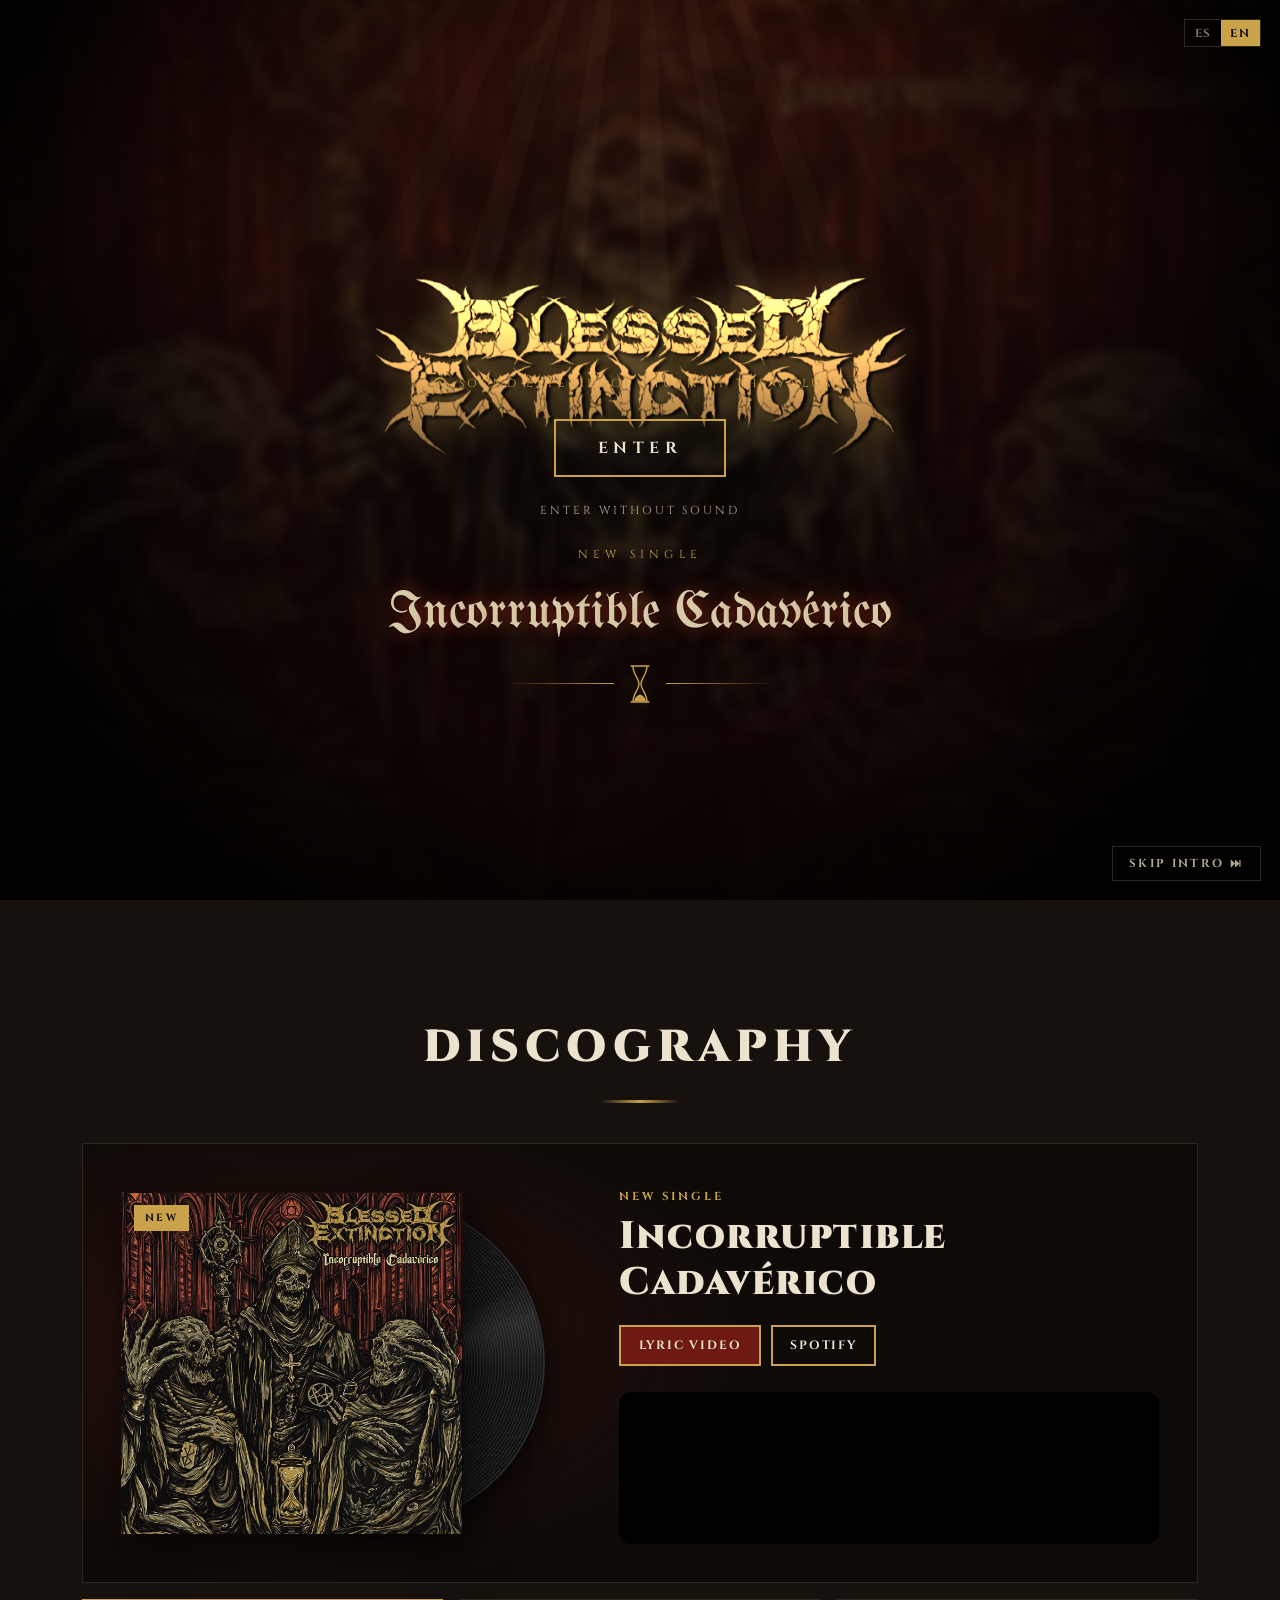
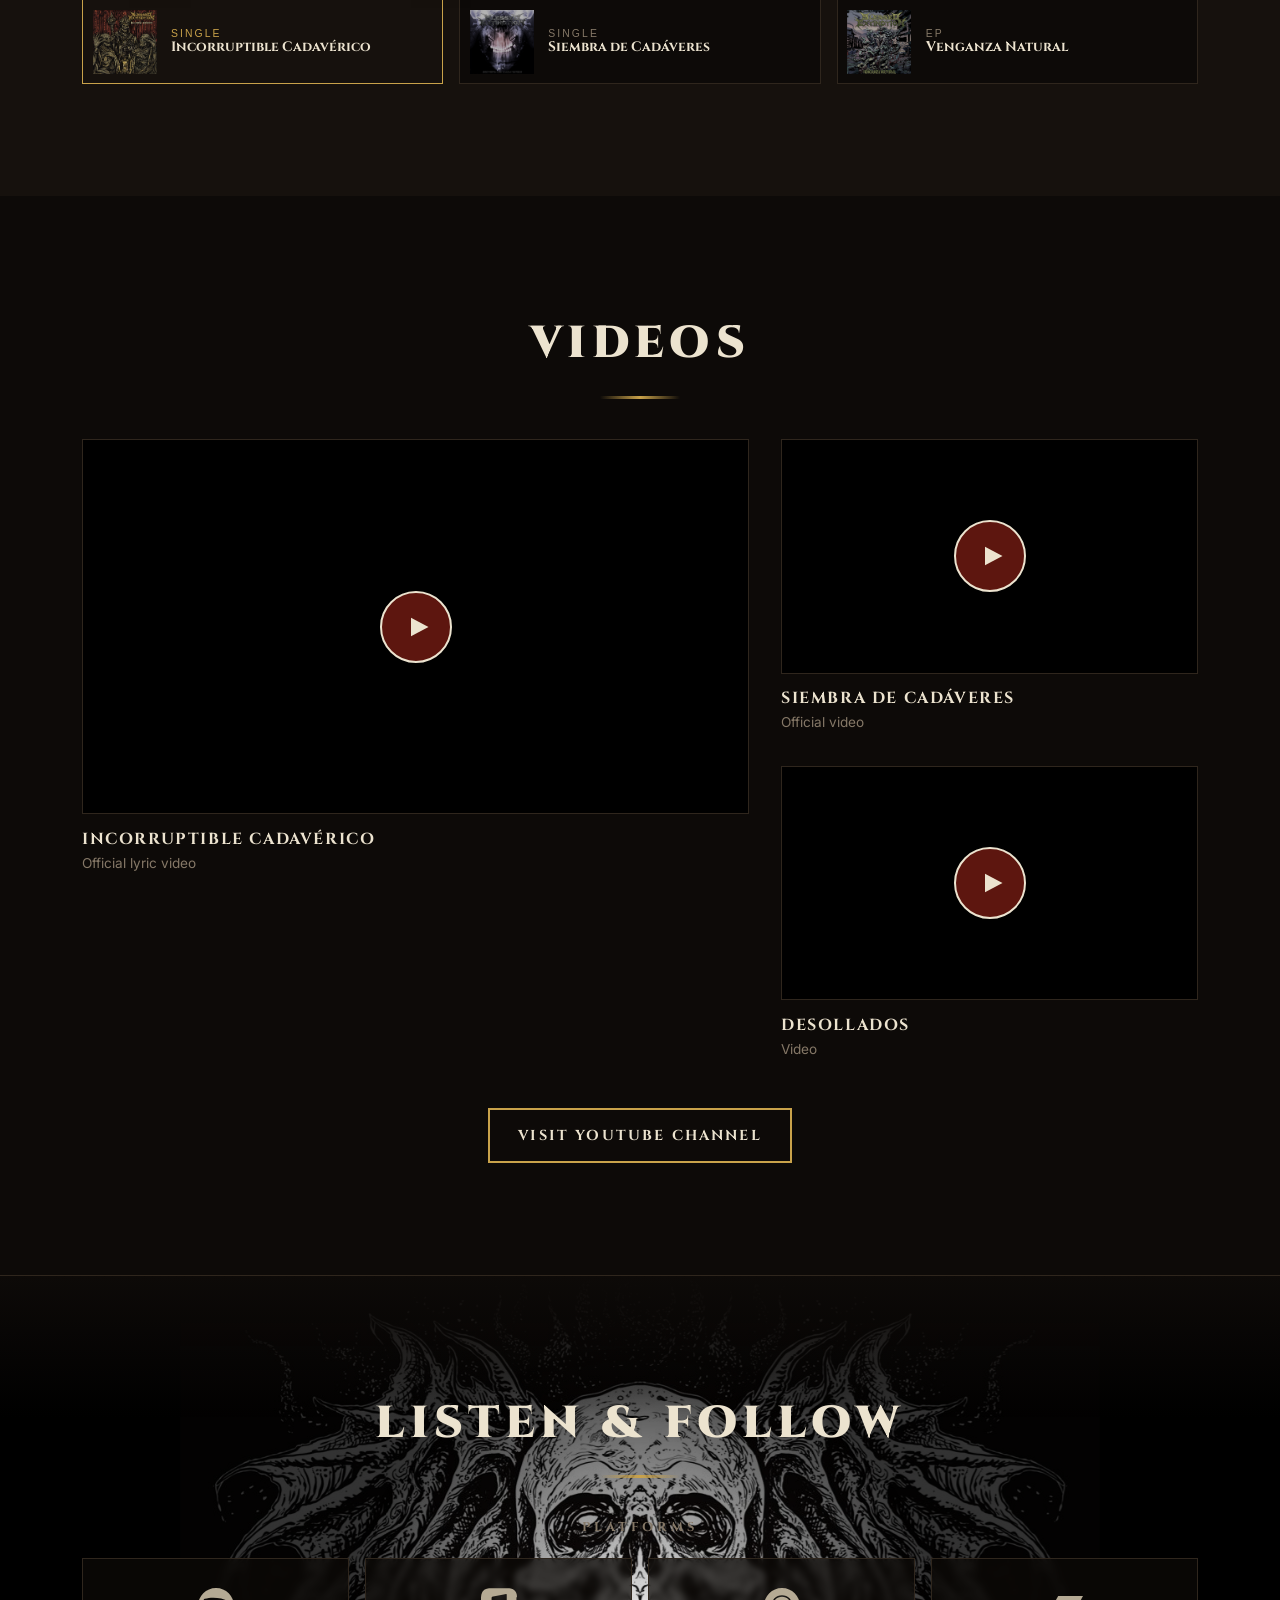
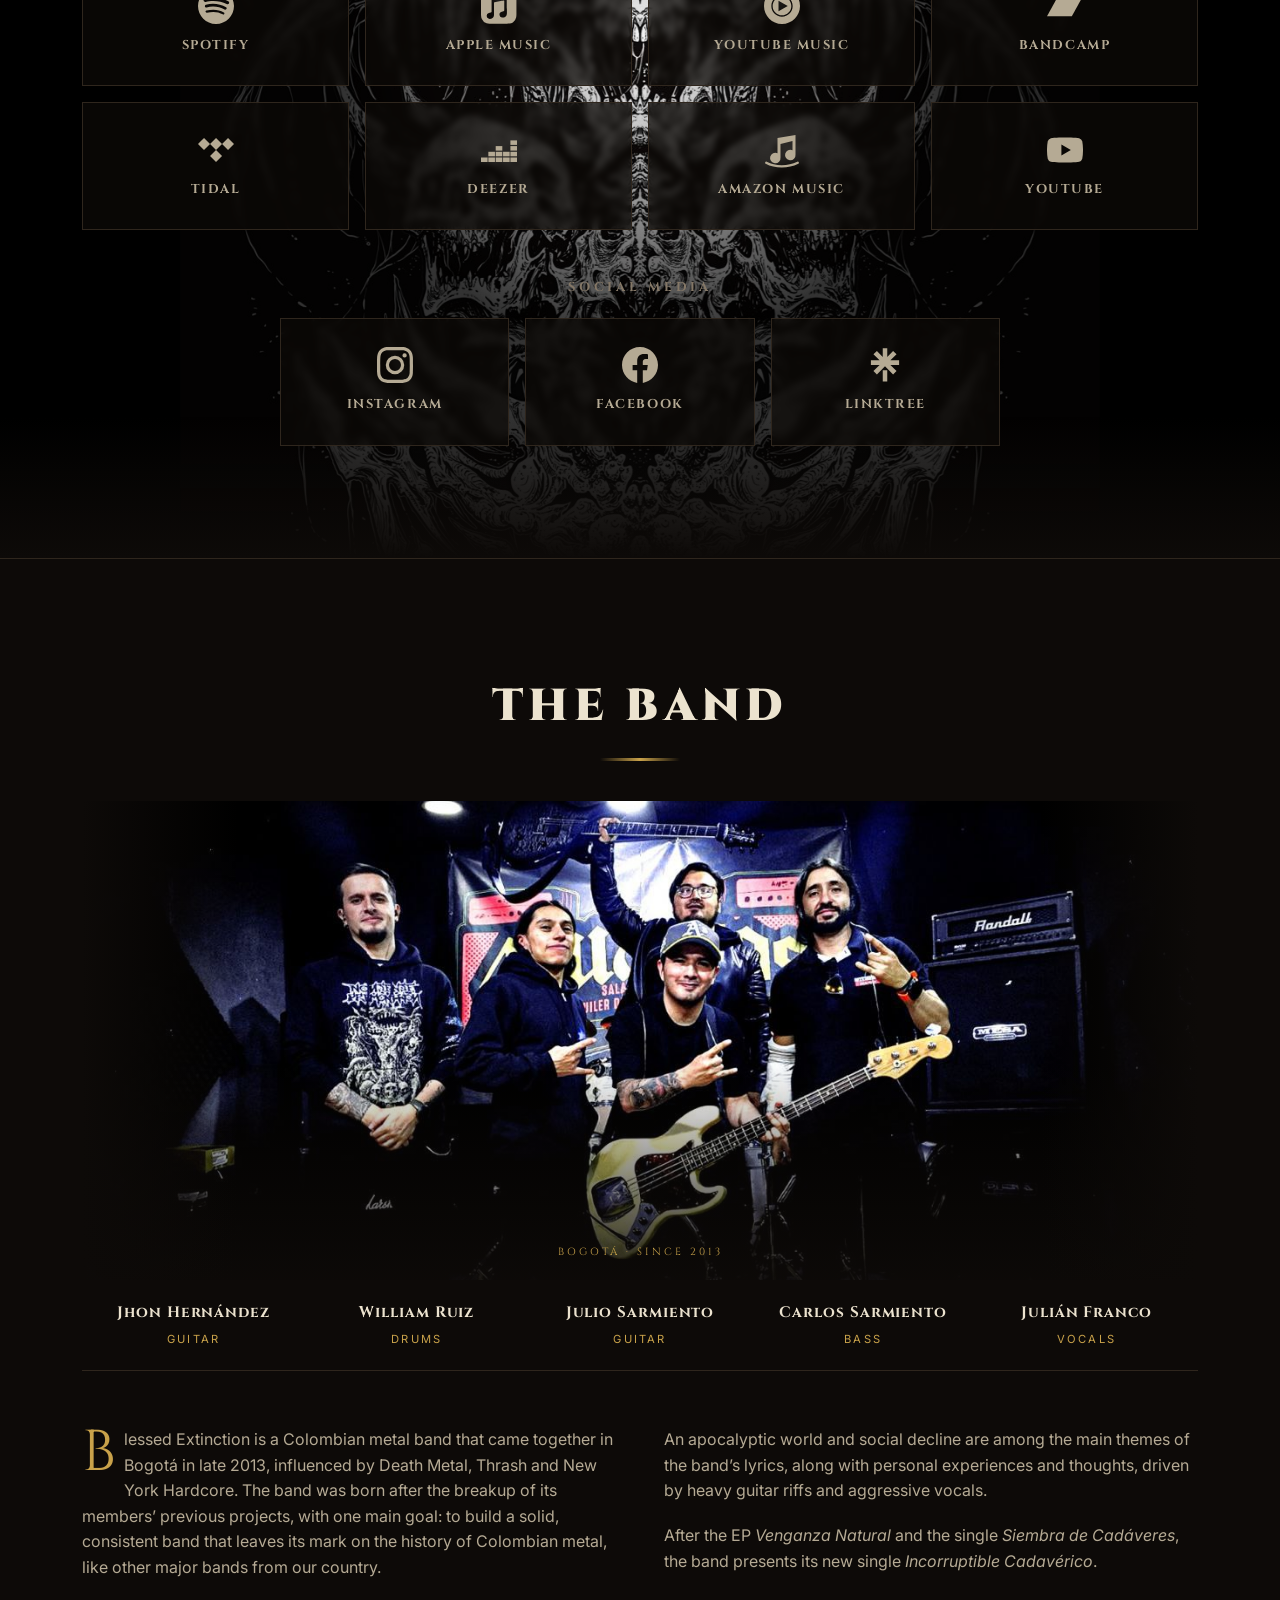
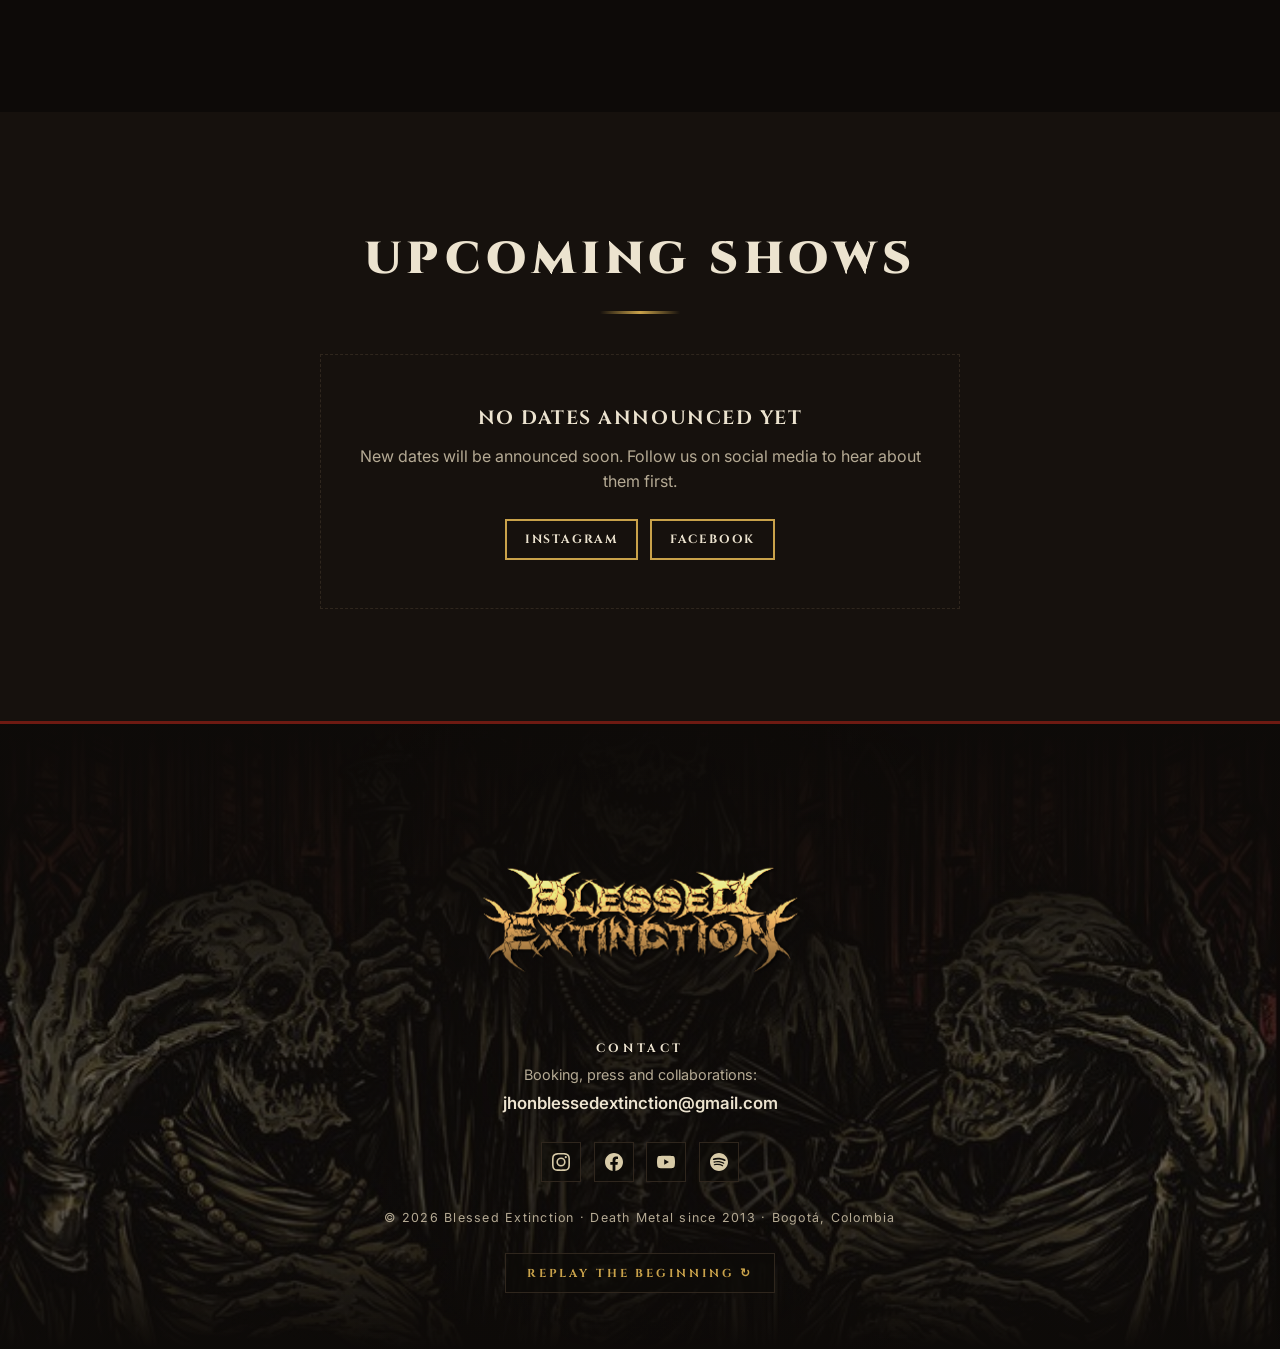
==== commit fb903bd8: "ajuste de diseño" ====
--- a/landingBlessedExtinction/index.html
+++ b/landingBlessedExtinction/index.html
@@ -25,7 +25,7 @@
     <div class="splash__dust" id="splashDust" aria-hidden="true"></div>
 
     <div class="splash__content">
-      <img class="splash__logo" src="logoverde-web.png" alt="Blessed Extinction">
+      <img class="splash__logo" src="img/logoverde-web.png" alt="Blessed Extinction">
       <span class="splash__kicker" data-i18n="splash.kicker">Nuevo single</span>
       <p class="splash__title" id="splashTitle">Incorruptible Cadavérico</p>
       <div class="splash__ornament" aria-hidden="true">
@@ -61,7 +61,7 @@
   <header class="header" id="header">
     <div class="header__inner">
       <a class="header__logo" href="#inicio" aria-label="Inicio" data-i18n-attr="aria-label:nav.home">
-        <img src="logoverde-web.png" alt="Blessed Extinction">
+        <img src="img/logoverde-web.png" alt="Blessed Extinction">
       </a>
 
       <div class="lang" role="group" aria-label="Idioma / Language">
@@ -89,7 +89,7 @@
     <!-- ===== HERO ===== -->
     <section class="hero" id="inicio">
       <div class="hero__content">
-        <img class="hero__logo" src="logoverde-web.png" alt="Blessed Extinction">
+        <img class="hero__logo" src="img/logoverde-web.png" alt="Blessed Extinction">
         <span class="hero__kicker" data-i18n="hero.kicker">Nuevo single</span>
         <h1 class="hero__title">Incorruptible Cadavérico</h1>
         <p class="hero__subtitle" data-i18n="hero.subtitle">Metal desde Bogotá, Colombia, desde 2013. El nuevo single ya está disponible con su lyric video oficial.</p>
@@ -105,65 +105,74 @@
     <section class="section section--dark discography" id="musica">
       <div class="section__inner">
         <h2 class="section__title" data-i18n="disc.title">Discografía</h2>
-        <div class="discography__grid">
-
-          <article class="discography__card discography__card--incorruptible">
-            <div class="discography__cover">
-              <img src="img/incorruptible-cadaverico.jpg" alt="Portada del single Incorruptible Cadavérico" data-i18n-attr="alt:disc.altInc" width="642" height="645" loading="lazy">
-              <span class="discography__badge" data-i18n="disc.new">Nuevo</span>
+        <!-- Un lanzamiento a la vez: la portada es la funda y el vinilo sale de
+             ella; a la derecha, datos, enlaces y reproductor. Las portadas de
+             abajo eligen el lanzamiento. -->
+        <div class="disc" id="disc" data-release="inc">
+          <div class="disc__stage">
+            <div class="disc__records">
+              <div class="disc__record" data-release="inc">
+                <span class="disc__vinyl"><img src="img/incorruptible-cadaverico.jpg" alt="" width="642" height="645" loading="lazy"></span>
+                <img class="disc__sleeve" src="img/incorruptible-cadaverico.jpg" alt="Portada del single Incorruptible Cadavérico" data-i18n-attr="alt:disc.altInc" width="642" height="645" loading="lazy">
+                <span class="discography__badge" data-i18n="disc.new">Nuevo</span>
+              </div>
+              <div class="disc__record" data-release="sie" hidden>
+                <span class="disc__vinyl"><img src="img/siembra-de-cadaveres.jpg" alt="" width="640" height="640" loading="lazy"></span>
+                <img class="disc__sleeve" src="img/siembra-de-cadaveres.jpg" alt="Portada del single Siembra de Cadáveres" data-i18n-attr="alt:disc.altSie" width="640" height="640" loading="lazy">
+              </div>
+              <div class="disc__record" data-release="ven" hidden>
+                <span class="disc__vinyl"><img src="img/venganza-natural.jpg" alt="" width="642" height="644" loading="lazy"></span>
+                <img class="disc__sleeve" src="img/venganza-natural.jpg" alt="Portada del EP Venganza Natural" data-i18n-attr="alt:disc.altVen" width="642" height="644" loading="lazy">
+              </div>
             </div>
-            <div class="discography__body">
-              <span class="discography__type">Single</span>
-              <h3 class="discography__title">Incorruptible Cadavérico</h3>
-              <div class="discography__links">
-                <a class="btn btn--primary btn--sm" href="https://www.youtube.com/watch?v=gRbIRqeaQFg" target="_blank" rel="noopener">Lyric video</a>
-                <a class="btn btn--ghost btn--sm" href="https://open.spotify.com/album/6DzUlxrxQUV7wVz3yjdAvM" target="_blank" rel="noopener">Spotify</a>
-              </div>
+
+            <div class="disc__side">
+              <div class="disc__info" data-release="inc" id="disc-inc" role="tabpanel">
+                <span class="disc__type" data-i18n="disc.newSingle">Nuevo single</span>
+                <h3 class="disc__title">Incorruptible Cadavérico</h3>
+                <div class="disc__links">
+                  <a class="btn btn--primary btn--sm" href="https://www.youtube.com/watch?v=gRbIRqeaQFg" target="_blank" rel="noopener">Lyric video</a>
+                  <a class="btn btn--ghost btn--sm" href="https://open.spotify.com/album/6DzUlxrxQUV7wVz3yjdAvM" target="_blank" rel="noopener">Spotify</a>
+                </div>
+              </div>
+              <div class="disc__info" data-release="sie" id="disc-sie" role="tabpanel" hidden>
+                <span class="disc__type">Single</span>
+                <h3 class="disc__title">Siembra de Cadáveres</h3>
+                <div class="disc__links">
+                  <a class="btn btn--primary btn--sm" href="https://www.youtube.com/watch?v=ZekZaDuz7VE" target="_blank" rel="noopener" data-i18n="video.official">Video oficial</a>
+                  <a class="btn btn--ghost btn--sm" href="https://open.spotify.com/album/5VBHM5pahiAtTz59379KGE" target="_blank" rel="noopener">Spotify</a>
+                </div>
+              </div>
+              <div class="disc__info" data-release="ven" id="disc-ven" role="tabpanel" hidden>
+                <span class="disc__type">EP</span>
+                <h3 class="disc__title">Venganza Natural</h3>
+                <div class="disc__links">
+                  <a class="btn btn--primary btn--sm" href="https://music.youtube.com/playlist?list=OLAK5uy_nnMw1Wo_ns9KiGCXKrnx_9HjsG2vK_joU" target="_blank" rel="noopener">YouTube Music</a>
+                  <a class="btn btn--ghost btn--sm" href="https://open.spotify.com/album/5liQVrCpyRbKDM98VG7U1H" target="_blank" rel="noopener">Spotify</a>
+                  <a class="btn btn--ghost btn--sm" href="https://blessedextinction1.bandcamp.com/music" target="_blank" rel="noopener">Bandcamp</a>
+                </div>
+              </div>
+              <iframe class="disc__player" id="spotifyFrame" title="Reproductor de Spotify — Blessed Extinction" data-i18n-attr="title:player.title"
+                src="https://open.spotify.com/embed/album/6DzUlxrxQUV7wVz3yjdAvM?utm_source=generator&amp;theme=0"
+                height="152" loading="lazy"
+                allow="autoplay; clipboard-write; encrypted-media; fullscreen; picture-in-picture"></iframe>
             </div>
-          </article>
-
-          <article class="discography__card discography__card--siembra">
-            <div class="discography__cover">
-              <img src="img/siembra-de-cadaveres.jpg" alt="Portada del single Siembra de Cadáveres" data-i18n-attr="alt:disc.altSie" width="640" height="640" loading="lazy">
-            </div>
-            <div class="discography__body">
-              <span class="discography__type">Single</span>
-              <h3 class="discography__title">Siembra de Cadáveres</h3>
-              <div class="discography__links">
-                <a class="btn btn--primary btn--sm" href="https://www.youtube.com/watch?v=ZekZaDuz7VE" target="_blank" rel="noopener" data-i18n="video.official">Video oficial</a>
-                <a class="btn btn--ghost btn--sm" href="https://open.spotify.com/album/5VBHM5pahiAtTz59379KGE" target="_blank" rel="noopener">Spotify</a>
-              </div>
-            </div>
-          </article>
-
-          <article class="discography__card discography__card--venganza">
-            <div class="discography__cover">
-              <img src="img/venganza-natural.jpg" alt="Portada del EP Venganza Natural" data-i18n-attr="alt:disc.altVen" width="642" height="644" loading="lazy">
-            </div>
-            <div class="discography__body">
-              <span class="discography__type">EP</span>
-              <h3 class="discography__title">Venganza Natural</h3>
-              <div class="discography__links">
-                <a class="btn btn--primary btn--sm" href="https://music.youtube.com/playlist?list=OLAK5uy_nnMw1Wo_ns9KiGCXKrnx_9HjsG2vK_joU" target="_blank" rel="noopener">YouTube Music</a>
-                <a class="btn btn--ghost btn--sm" href="https://open.spotify.com/album/5liQVrCpyRbKDM98VG7U1H" target="_blank" rel="noopener">Spotify</a>
-                <a class="btn btn--ghost btn--sm" href="https://blessedextinction1.bandcamp.com/music" target="_blank" rel="noopener">Bandcamp</a>
-              </div>
-            </div>
-          </article>
-
-        </div>
-
-        <!-- Reproductor de Spotify: las pestañas cambian el lanzamiento -->
-        <div class="player" id="spotifyPlayer">
-          <div class="player__tabs" role="tablist" aria-label="Elegir lanzamiento" data-i18n-attr="aria-label:player.tabs">
-            <button class="player__tab is-active" type="button" role="tab" aria-selected="true" data-album="6DzUlxrxQUV7wVz3yjdAvM">Incorruptible Cadavérico</button>
-            <button class="player__tab" type="button" role="tab" aria-selected="false" data-album="5VBHM5pahiAtTz59379KGE">Siembra de Cadáveres</button>
-            <button class="player__tab" type="button" role="tab" aria-selected="false" data-album="5liQVrCpyRbKDM98VG7U1H">Venganza Natural</button>
           </div>
-          <iframe class="player__frame" id="spotifyFrame" title="Reproductor de Spotify — Blessed Extinction" data-i18n-attr="title:player.title"
-            src="https://open.spotify.com/embed/album/6DzUlxrxQUV7wVz3yjdAvM?utm_source=generator&amp;theme=0"
-            height="352" loading="lazy"
-            allow="autoplay; clipboard-write; encrypted-media; fullscreen; picture-in-picture"></iframe>
+
+          <div class="disc__picker" role="tablist" aria-label="Elegir lanzamiento" data-i18n-attr="aria-label:player.tabs">
+            <button class="disc__pick" type="button" role="tab" aria-selected="true" aria-controls="disc-inc" data-release="inc" data-album="6DzUlxrxQUV7wVz3yjdAvM">
+              <img src="img/incorruptible-cadaverico.jpg" alt="" width="64" height="64" loading="lazy">
+              <span><small>Single</small><strong>Incorruptible Cadavérico</strong></span>
+            </button>
+            <button class="disc__pick" type="button" role="tab" aria-selected="false" aria-controls="disc-sie" data-release="sie" data-album="5VBHM5pahiAtTz59379KGE">
+              <img src="img/siembra-de-cadaveres.jpg" alt="" width="64" height="64" loading="lazy">
+              <span><small>Single</small><strong>Siembra de Cadáveres</strong></span>
+            </button>
+            <button class="disc__pick" type="button" role="tab" aria-selected="false" aria-controls="disc-ven" data-release="ven" data-album="5liQVrCpyRbKDM98VG7U1H">
+              <img src="img/venganza-natural.jpg" alt="" width="64" height="64" loading="lazy">
+              <span><small>EP</small><strong>Venganza Natural</strong></span>
+            </button>
+          </div>
         </div>
       </div>
     </section>
@@ -200,6 +209,11 @@
 
     <!-- ===== PLATAFORMAS & REDES ===== -->
     <section class="section section--dark platforms" id="escuchar">
+      <!-- Linterna: la ilustración apenas se intuye y una luz que sigue al cursor la revela -->
+      <div class="lantern" id="lantern" aria-hidden="true">
+        <div class="lantern__img lantern__img--dim"></div>
+        <div class="lantern__light"><div class="lantern__img"></div></div>
+      </div>
       <div class="section__inner">
         <h2 class="section__title" data-i18n="platforms.title">Escucha &amp; Sigue</h2>
 
@@ -283,24 +297,36 @@
     <section class="section bio" id="banda">
       <div class="section__inner">
         <h2 class="section__title" data-i18n="bio.title">La Banda</h2>
-        <div class="bio__grid">
-          <div class="bio__text">
-            <p data-i18n="bio.p1">Blessed Extinction es una agrupación de metal colombiano que se consolida en la ciudad de Bogotá a finales del año 2013, bajo la influencia musical del Death, Thrash y New York Hardcore. La banda nace tras la disolución de diferentes proyectos que tenían sus integrantes, con el objetivo principal de formar un grupo sólido y consistente, que pueda dejar huella en la historia del metal nacional como otras bandas importantes de nuestro país.</p>
+        <!-- Foto panorámica y debajo la alineación en el mismo orden de la foto;
+             al pasar el cursor por un nombre, una luz señala a esa persona -->
+        <div class="bio__band">
+          <figure class="bio__photo">
+            <button class="bio__zoom" id="bioZoom" type="button" aria-label="Ver la foto completa" data-i18n-attr="aria-label:bio.photoZoom">
+              <img src="img/fotoBanda.jpg" alt="Blessed Extinction, de izquierda a derecha: Jhon Hernández, William Ruiz, Julio Sarmiento, Carlos Sarmiento y Julián Franco" data-i18n-attr="alt:bio.photoAlt" width="1280" height="960" loading="lazy">
+            </button>
+            <figcaption><small data-i18n="bio.photoCaption">Bogotá · Desde 2013</small></figcaption>
+          </figure>
+          <ul class="bio__lineup" aria-label="Integrantes" data-i18n-attr="aria-label:bio.members">
+            <li><strong>Jhon Hernández</strong><span data-i18n="role.guitar">Guitarra</span></li>
+            <li><strong>William Ruiz</strong><span data-i18n="role.drums">Batería</span></li>
+            <li><strong>Julio Sarmiento</strong><span data-i18n="role.guitar">Guitarra</span></li>
+            <li><strong>Carlos Sarmiento</strong><span data-i18n="role.bass">Bajo</span></li>
+            <li><strong>Julián Franco</strong><span data-i18n="role.vocals">Voz</span></li>
+          </ul>
+        </div>
+
+        <div class="bio__text">
+          <p data-i18n="bio.p1">Blessed Extinction es una agrupación de metal colombiano que se consolida en la ciudad de Bogotá a finales del año 2013, bajo la influencia musical del Death, Thrash y New York Hardcore. La banda nace tras la disolución de diferentes proyectos que tenían sus integrantes, con el objetivo principal de formar un grupo sólido y consistente, que pueda dejar huella en la historia del metal nacional como otras bandas importantes de nuestro país.</p>
+          <div>
             <p data-i18n="bio.p2">Un mundo apocalíptico y el declive social son algunos de los temas principales que trata la banda en sus letras, así como vivencias y pensamientos personales, acompañados de fuertes riffs de guitarra y agresivos rasgados de voz.</p>
             <p data-i18n-html="bio.p3">Tras el EP <em>Venganza Natural</em> y el single <em>Siembra de Cadáveres</em>, la banda presenta su nuevo single <em>Incorruptible Cadavérico</em>.</p>
           </div>
-
-          <aside class="bio__members">
-            <h3 data-i18n="bio.members">Integrantes</h3>
-            <ul>
-              <li class="bio__member"><strong>Julián Franco</strong><span data-i18n="role.vocals">Voz</span></li>
-              <li class="bio__member"><strong>Jhon Hernández</strong><span data-i18n="role.guitar">Guitarra</span></li>
-              <li class="bio__member"><strong>Julio Sarmiento</strong><span data-i18n="role.guitar">Guitarra</span></li>
-              <li class="bio__member"><strong>Carlos Sarmiento</strong><span data-i18n="role.bass">Bajo</span></li>
-              <li class="bio__member"><strong>William Ruiz</strong><span data-i18n="role.drums">Batería</span></li>
-            </ul>
-          </aside>
-        </div>
+        </div>
+
+        <dialog class="lightbox" id="lightbox" aria-label="Foto de la banda" data-i18n-attr="aria-label:bio.photoDialog">
+          <button class="lightbox__close" id="lightboxClose" type="button" aria-label="Cerrar" data-i18n-attr="aria-label:bio.photoClose">&times;</button>
+          <img src="img/fotoBanda.jpg" alt="" width="1280" height="960" loading="lazy">
+        </dialog>
       </div>
     </section>
 
@@ -333,7 +359,7 @@
 
   <!-- ===== FOOTER ===== -->
   <footer class="footer" id="contacto">
-    <img class="footer__logo" src="logoverde-web.png" alt="Blessed Extinction">
+    <img class="footer__logo" src="img/logoverde-web.png" alt="Blessed Extinction">
 
     <div class="footer__contact">
       <span class="footer__label" data-i18n="footer.contact">Contacto</span>
--- a/landingBlessedExtinction/css/styles.css
+++ b/landingBlessedExtinction/css/styles.css
@@ -1,3 +1,25 @@
+/* =========================================================
+   Paleta unificada "Incorruptible Cadavérico"
+   Negros cálidos, hueso, oro viejo como único acento y
+   sangre/brasa sólo para rellenos y resplandores.
+   ========================================================= */
+:root {
+  --c-bg: #0d0a08;
+  --c-bg-soft: #16110d;
+  --c-line: #2f261d;
+  --c-ash: #857867;
+  --c-text: #b5aa94;
+  --c-bone: #d8cba8;
+  --c-bone-light: #ece3cf;
+  --c-gold: #c9a24a;
+  --c-gold-light: #f0d58a;
+  --c-blood: #6e1a12;
+  --c-ember: #b3361b;
+  --c-nave: #1a0705;
+  /* El logo verde se dora igual en todo el sitio */
+  --logo-tint: grayscale(1) sepia(1) saturate(2.2) hue-rotate(-6deg);
+}
+
 *,
 *::before,
 *::after {
@@ -13,8 +35,8 @@
 
 body {
   font-family: "Inter", system-ui, sans-serif;
-  background: #0a0a0a;
-  color: #a8a39a;
+  background: var(--c-bg);
+  color: var(--c-text);
   line-height: 1.6;
   overflow-x: hidden;
 }
@@ -60,7 +82,7 @@
   font-weight: 900;
   text-transform: uppercase;
   letter-spacing: 0.12em;
-  color: #e8e4dc;
+  color: var(--c-bone-light);
   font-size: clamp(1.8rem, 4vw, 2.8rem);
   margin-bottom: 2.5rem;
   text-align: center;
@@ -71,10 +93,10 @@
   width: 80px;
   height: 3px;
   margin: 1rem auto 0;
-  background: linear-gradient(90deg, transparent, #ff1e1e, transparent);
+  background: linear-gradient(90deg, transparent, var(--c-gold), transparent);
 }
 .section--dark {
-  background: #121212;
+  background: var(--c-bg-soft);
 }
 
 .btn {
@@ -88,26 +110,26 @@
   font-size: 0.9rem;
   letter-spacing: 0.15em;
   text-transform: uppercase;
-  border: 2px solid #ff1e1e;
+  border: 2px solid var(--c-gold);
   cursor: pointer;
   transition: background 0.2s ease, color 0.2s ease, box-shadow 0.2s ease, transform 0.2s ease;
 }
 .btn--primary {
-  background: #8b0000;
-  color: #e8e4dc;
+  background: var(--c-blood);
+  color: var(--c-bone-light);
 }
 .btn--primary:hover {
-  background: #ff1e1e;
-  box-shadow: 0 0 18px rgba(255, 30, 30, 0.55);
+  background: var(--c-ember);
+  box-shadow: 0 0 18px rgba(201, 162, 74, 0.55);
   transform: translateY(-2px);
 }
 .btn--ghost {
   background: transparent;
-  color: #e8e4dc;
+  color: var(--c-bone-light);
 }
 .btn--ghost:hover {
-  background: rgba(255, 30, 30, 0.12);
-  box-shadow: 0 0 18px rgba(255, 30, 30, 0.55);
+  background: rgba(201, 162, 74, 0.12);
+  box-shadow: 0 0 18px rgba(201, 162, 74, 0.55);
   transform: translateY(-2px);
 }
 .btn--sm {
@@ -115,7 +137,7 @@
   font-size: 0.75rem;
 }
 .btn:focus-visible {
-  outline: 2px solid #e8e4dc;
+  outline: 2px solid var(--c-bone-light);
   outline-offset: 3px;
 }
 
@@ -126,7 +148,7 @@
   display: grid;
   place-items: center;
   overflow: hidden;
-  background: #1a0705;
+  background: var(--c-nave);
   transition: opacity 0.8s cubic-bezier(0.77, 0, 0.18, 1), transform 0.8s cubic-bezier(0.77, 0, 0.18, 1), visibility 0.8s cubic-bezier(0.77, 0, 0.18, 1);
 }
 .splash__bg {
@@ -166,8 +188,8 @@
   width: var(--s, 3px);
   height: var(--s, 3px);
   border-radius: 50%;
-  background: #f0d58a;
-  box-shadow: 0 0 6px #c9a24a;
+  background: var(--c-gold-light);
+  box-shadow: 0 0 6px var(--c-gold);
   opacity: 0;
   animation: dustRise var(--d, 6s) linear var(--delay, 0s) infinite;
 }
@@ -182,7 +204,7 @@
 }
 .splash__logo {
   width: min(540px, 84vw);
-  filter: grayscale(1) sepia(1) saturate(2.2) hue-rotate(-6deg) brightness(1.05) drop-shadow(0 0 18px rgba(201, 162, 74, 0.45));
+  filter: var(--logo-tint) brightness(1.05) drop-shadow(0 0 18px rgba(201, 162, 74, 0.45));
   animation: relicReveal 3s cubic-bezier(0.2, 0.8, 0.2, 1) 0.6s both, candleGlow 3s ease-in-out 3.6s infinite;
 }
 .splash__kicker {
@@ -190,7 +212,7 @@
   font-size: 0.72rem;
   letter-spacing: 0.45em;
   text-transform: uppercase;
-  color: #c9a24a;
+  color: var(--c-gold);
   opacity: 0;
   animation: fadeUp 1s ease 3.2s forwards;
 }
@@ -199,7 +221,7 @@
   font-weight: 400;
   font-size: clamp(1.8rem, 6vw, 3.2rem);
   line-height: 1.15;
-  color: #d8cba8;
+  color: var(--c-bone);
   text-shadow: 0 0 18px rgba(179, 54, 27, 0.8), 0 2px 0 #000;
 }
 .splash__title .word {
@@ -216,7 +238,7 @@
   display: flex;
   align-items: center;
   gap: 0.9rem;
-  color: #c9a24a;
+  color: var(--c-gold);
   opacity: 0;
   animation: fadeUp 0.8s ease 1.4s forwards;
 }
@@ -224,7 +246,7 @@
   content: "";
   width: clamp(40px, 12vw, 110px);
   height: 1px;
-  background: linear-gradient(90deg, transparent, #c9a24a);
+  background: linear-gradient(90deg, transparent, var(--c-gold));
 }
 .splash__ornament::after {
   transform: scaleX(-1);
@@ -268,7 +290,7 @@
   font-size: 0.72rem;
   letter-spacing: 0.3em;
   text-transform: uppercase;
-  color: #c9a24a;
+  color: var(--c-gold);
   opacity: 0;
   animation: fadeUp 0.8s ease 0.6s forwards;
 }
@@ -282,7 +304,7 @@
   padding: 1rem 2.6rem;
   font-size: 1rem;
   letter-spacing: 0.35em;
-  border-color: #c9a24a;
+  border-color: var(--c-gold);
   opacity: 0;
   animation: fadeUp 0.8s ease 0.2s forwards, gatePulse 2.4s ease-in-out 1s infinite;
 }
@@ -297,7 +319,7 @@
   font-size: 0.72rem;
   letter-spacing: 0.25em;
   text-transform: uppercase;
-  color: #a8a39a;
+  color: var(--c-text);
   background: none;
   border: 0;
   border-bottom: 1px solid transparent;
@@ -307,11 +329,11 @@
   transition: color 0.2s ease, border-color 0.2s ease;
 }
 .splash__mute:hover {
-  color: #d8cba8;
-  border-bottom-color: #6b6b6b;
+  color: var(--c-bone);
+  border-bottom-color: var(--c-ash);
 }
 .splash__mute:focus-visible {
-  outline: 2px solid #e8e4dc;
+  outline: 2px solid var(--c-bone-light);
   outline-offset: 3px;
 }
 .splash.is-waiting :is(.splash__bg, .splash__rays, .splash__content, .splash__content *) {
@@ -336,17 +358,17 @@
   font-weight: 700;
   letter-spacing: 0.2em;
   text-transform: uppercase;
-  color: #a8a39a;
+  color: var(--c-text);
   background: rgba(0, 0, 0, 0.4);
-  border: 1px solid #2a2a2a;
+  border: 1px solid var(--c-line);
   cursor: pointer;
   opacity: 0;
   animation: fadeUp 0.8s ease 0.8s forwards;
   transition: color 0.2s ease, border-color 0.2s ease;
 }
 .splash__skip:hover, .splash__skip:focus-visible {
-  color: #e8e4dc;
-  border-color: #c9a24a;
+  color: var(--c-bone-light);
+  border-color: var(--c-gold);
   outline: none;
 }
 .splash.is-replay .splash__gate {
@@ -373,9 +395,9 @@
   border-bottom: 1px solid transparent;
 }
 .header.is-scrolled {
-  background: rgba(10, 10, 10, 0.92);
+  background: rgba(13, 10, 8, 0.92);
   backdrop-filter: blur(8px);
-  border-color: #2a2a2a;
+  border-color: var(--c-line);
 }
 .header__inner {
   height: 100%;
@@ -395,13 +417,14 @@
 .header__logo img {
   height: 40px;
   width: auto;
+  filter: var(--logo-tint) brightness(1.05);
 }
 .header__toggle {
   order: 3;
   display: none;
   background: none;
   border: 0;
-  color: #e8e4dc;
+  color: var(--c-bone-light);
   font-size: 1.6rem;
   cursor: pointer;
 }
@@ -415,7 +438,7 @@
   order: 2;
   display: flex;
   margin-left: 1.8rem;
-  border: 1px solid #2a2a2a;
+  border: 1px solid var(--c-line);
 }
 @media (max-width: 899px) {
   .lang {
@@ -429,22 +452,22 @@
   font-size: 0.72rem;
   font-weight: 700;
   letter-spacing: 0.12em;
-  color: #6b6b6b;
+  color: var(--c-ash);
   background: transparent;
   border: 0;
   cursor: pointer;
   transition: color 0.2s ease, background 0.2s ease;
 }
 .lang__btn:hover {
-  color: #e8e4dc;
+  color: var(--c-bone-light);
 }
 .lang__btn:focus-visible {
-  outline: 2px solid #e8e4dc;
+  outline: 2px solid var(--c-bone-light);
   outline-offset: 2px;
 }
 .lang__btn[aria-pressed=true] {
-  color: #0a0a0a;
-  background: #c9a24a;
+  color: var(--c-bg);
+  background: var(--c-gold);
 }
 
 .nav {
@@ -461,8 +484,8 @@
     inset: 72px 0 auto;
     flex-direction: column;
     gap: 0;
-    background: rgba(10, 10, 10, 0.97);
-    border-bottom: 1px solid #2a2a2a;
+    background: rgba(13, 10, 8, 0.97);
+    border-bottom: 1px solid var(--c-line);
     transform: translateY(-120%);
     transition: transform 0.35s ease;
   }
@@ -476,7 +499,7 @@
   font-weight: 700;
   letter-spacing: 0.15em;
   text-transform: uppercase;
-  color: #a8a39a;
+  color: var(--c-text);
   position: relative;
   transition: color 0.2s ease;
 }
@@ -487,11 +510,11 @@
   bottom: -6px;
   width: 0;
   height: 2px;
-  background: #ff1e1e;
+  background: var(--c-gold);
   transition: width 0.35s ease;
 }
 .nav__link:hover {
-  color: #e8e4dc;
+  color: var(--c-bone-light);
 }
 .nav__link:hover::after {
   width: 100%;
@@ -513,7 +536,7 @@
   display: grid;
   place-items: center;
   text-align: center;
-  background: url("../final-web.jpg") center/cover no-repeat;
+  background: url("../img/final-web.jpg") center/cover no-repeat;
   isolation: isolate;
 }
 .hero::before {
@@ -521,7 +544,7 @@
   position: absolute;
   inset: 0;
   z-index: -1;
-  background: linear-gradient(180deg, rgba(10, 10, 10, 0.55) 0%, rgba(10, 10, 10, 0.75) 60%, #0a0a0a 100%), radial-gradient(ellipse at center, transparent 30%, rgba(0, 0, 0, 0.7) 100%);
+  background: linear-gradient(180deg, rgba(13, 10, 8, 0.55) 0%, rgba(13, 10, 8, 0.75) 60%, var(--c-bg) 100%), radial-gradient(ellipse at center, transparent 30%, rgba(0, 0, 0, 0.7) 100%), linear-gradient(rgba(70, 30, 12, 0.4), rgba(70, 30, 12, 0.4));
 }
 .hero__content {
   padding-top: 72px;
@@ -538,7 +561,7 @@
 .hero__logo {
   width: min(480px, 80vw);
   margin: 0 auto 2rem;
-  filter: drop-shadow(0 0 30px rgba(255, 30, 30, 0.25));
+  filter: var(--logo-tint) brightness(1.05) drop-shadow(0 0 24px rgba(201, 162, 74, 0.3));
 }
 .hero__kicker {
   display: inline-block;
@@ -546,7 +569,7 @@
   font-weight: 700;
   letter-spacing: 0.35em;
   font-size: 0.8rem;
-  color: #c9a24a;
+  color: var(--c-gold);
   border: 1px solid rgba(201, 162, 74, 0.6);
   padding: 0.4rem 1rem;
   margin-bottom: 1.2rem;
@@ -554,16 +577,16 @@
 .hero__title {
   font-family: "UnifrakturMaguntia", "Cinzel", serif;
   font-weight: 400;
-  color: #d8cba8;
+  color: var(--c-bone);
   font-size: clamp(2.2rem, 7vw, 4.6rem);
   line-height: 1.2;
-  text-shadow: 0 0 25px rgba(139, 0, 0, 0.9), 0 2px 0 #000;
+  text-shadow: 0 0 25px rgba(110, 26, 18, 0.9), 0 2px 0 #000;
   margin-bottom: 1rem;
 }
 .hero__subtitle {
   max-width: 560px;
   margin: 0 auto 2.2rem;
-  color: #a8a39a;
+  color: var(--c-text);
 }
 .hero__ctas {
   display: flex;
@@ -577,19 +600,102 @@
   left: 50%;
   translate: -50% 0;
   font-size: 1.5rem;
-  color: #6b6b6b;
+  color: var(--c-ash);
   animation: bob 2s ease-in-out infinite;
 }
 
 .platforms {
-  border-block: 1px solid #2a2a2a;
+  position: relative;
+  overflow: hidden;
+  isolation: isolate;
+  border-block: 1px solid var(--c-line);
+  background: #000;
+}
+.platforms > .section__inner {
+  position: relative;
+  z-index: 1;
+}
+/* Cursor de linterna: SVG en línea (sin petición extra) que dibuja el propio
+   sistema, así que no cuesta nada al navegador. Sólo con ratón; en táctil no
+   hay cursor. El punto activo (6 6) es la lente. Sobre enlaces la linterna
+   se dora para que sigan pareciendo clicables. */
+@media (hover: hover) and (pointer: fine) {
+  .platforms {
+    cursor: url("data:image/svg+xml,%3Csvg xmlns='http://www.w3.org/2000/svg' width='32' height='32'%3E%3Cg transform='rotate(-45 16 16)' stroke='%230d0a08' stroke-width='1.5' stroke-linejoin='round'%3E%3Cpath fill='%23d8cba8' d='M10 4h12l-2 7h-8z'/%3E%3Crect x='12' y='11' width='8' height='17' rx='1.5' fill='%23d8cba8'/%3E%3Crect x='10' y='1.5' width='12' height='2.5' fill='%23f0d58a'/%3E%3Crect x='14.5' y='15' width='3' height='4' fill='%236e1a12' stroke='none'/%3E%3C/g%3E%3C/svg%3E") 6 6, auto;
+  }
+  .platforms a {
+    cursor: url("data:image/svg+xml,%3Csvg xmlns='http://www.w3.org/2000/svg' width='32' height='32'%3E%3Cg transform='rotate(-45 16 16)' stroke='%230d0a08' stroke-width='1.5' stroke-linejoin='round'%3E%3Cpath fill='%23c9a24a' d='M10 4h12l-2 7h-8z'/%3E%3Crect x='12' y='11' width='8' height='17' rx='1.5' fill='%23c9a24a'/%3E%3Crect x='10' y='1.5' width='12' height='2.5' fill='%23ece3cf'/%3E%3Crect x='14.5' y='15' width='3' height='4' fill='%23b3361b' stroke='none'/%3E%3C/g%3E%3C/svg%3E") 6 6, pointer;
+  }
+}
+
+/* ----- Linterna con parallax (ilustración art1, colores originales) -----
+   Dos copias de la ilustración: una tenue siempre visible y otra a plena luz
+   dentro de un círculo que sigue al cursor (--mx/--my, en px). Ambas se
+   desplazan un poco en sentido contrario al cursor (--px/--py, de -1 a 1).
+   La máscara va en .lantern__light, que no se mueve, para que la luz quede
+   exactamente bajo el cursor. */
+.lantern {
+  --mx: 50%;
+  --my: 40%;
+  --px: 0;
+  --py: 0;
+  --radius: 300px;
+  position: absolute;
+  inset: 0;
+  z-index: 0;
+  pointer-events: none;
+}
+.lantern__img {
+  position: absolute;
+  inset: -40px;
+  background: url("../img/art1-web.jpg") center 22% / cover no-repeat;
+  transform: translate3d(calc(var(--px) * -28px), calc(var(--py) * -28px), 0);
+  will-change: transform;
+}
+@media (min-width: 900px) {
+  /* En pantallas anchas «cover» sólo dejaba ver la calavera central: aquí la
+     ilustración se limita a 920 px de ancho y se ve buena parte del diseño. */
+  .lantern__img {
+    background-size: min(100%, 920px) auto;
+  }
+}
+.lantern__img--dim {
+  opacity: 0.2;
+}
+.lantern__light {
+  position: absolute;
+  inset: 0;
+  -webkit-mask-image: radial-gradient(circle var(--radius) at var(--mx) var(--my), #000 0%, rgba(0, 0, 0, 0.55) 45%, transparent 100%);
+  mask-image: radial-gradient(circle var(--radius) at var(--mx) var(--my), #000 0%, rgba(0, 0, 0, 0.55) 45%, transparent 100%);
+}
+/* Fundido arriba y abajo hacia el color de las secciones vecinas */
+.lantern::after {
+  content: "";
+  position: absolute;
+  inset: 0;
+  background: linear-gradient(180deg, var(--c-bg) 0%, transparent 16%, transparent 84%, var(--c-bg) 100%);
+}
+@media (max-width: 599px) {
+  .lantern {
+    --radius: 200px;
+  }
+}
+@media (prefers-reduced-motion: reduce) {
+  .lantern__img--dim {
+    opacity: 0.35;
+  }
+}
+.platforms .platforms__item {
+  text-align: center;
+  background: rgba(13, 10, 8, 0.72);
+  backdrop-filter: blur(3px);
 }
 .platforms__label {
   font-family: "Cinzel", serif;
   font-size: 0.8rem;
   letter-spacing: 0.3em;
   text-transform: uppercase;
-  color: #6b6b6b;
+  color: var(--c-ash);
   text-align: center;
   margin-bottom: 1.2rem;
 }
@@ -619,9 +725,9 @@
   align-items: center;
   gap: 0.75rem;
   padding: 1.8rem 1rem;
-  background: #0a0a0a;
-  border: 1px solid #2a2a2a;
-  color: #a8a39a;
+  background: var(--c-bg);
+  border: 1px solid var(--c-line);
+  color: var(--c-text);
   font-family: "Cinzel", serif;
   font-size: 0.8rem;
   font-weight: 700;
@@ -636,65 +742,221 @@
   transition: transform 0.35s ease;
 }
 .platforms__item:hover {
-  color: #ff1e1e;
-  border-color: #ff1e1e;
+  color: var(--c-gold);
+  border-color: var(--c-gold);
   transform: translateY(-4px);
-  box-shadow: 0 0 22px rgba(139, 0, 0, 0.55);
+  box-shadow: 0 0 22px rgba(110, 26, 18, 0.55);
 }
 .platforms__item:hover svg {
   transform: scale(1.12);
 }
 
-.discography__grid {
+/* ----- Discografía: escenario con vinilo -----
+   Un lanzamiento a la vez. La portada es la funda y el vinilo (con la portada
+   como etiqueta) sale de ella al elegirlo y un poco más al pasar el cursor.
+   Cada lanzamiento aporta su color, sacado de su portada. */
+.disc {
+  --accent: #c9a24a;
+  --glow: 179, 54, 27;
+}
+.disc[data-release="sie"] {
+  --accent: #a493e6;
+  --glow: 120, 100, 220;
+}
+.disc[data-release="ven"] {
+  --accent: #a6c93a;
+  --glow: 140, 190, 40;
+}
+.disc__stage {
   display: grid;
-  gap: 2rem;
-}
-@media (min-width: 600px) {
-  .discography__grid {
-    grid-template-columns: repeat(2, 1fr);
-  }
-}
-@media (min-width: 900px) {
-  .discography__grid {
-    grid-template-columns: repeat(3, 1fr);
-  }
-}
-.discography__card {
-  --accent: #ff1e1e;
-  display: flex;
-  flex-direction: column;
-  background: #0a0a0a;
-  border: 1px solid #2a2a2a;
-  transition: border-color 0.35s ease, transform 0.35s ease, box-shadow 0.35s ease;
-}
-.discography__card:hover {
-  border-color: var(--accent);
-  transform: translateY(-4px);
-  box-shadow: 0 10px 30px rgba(0, 0, 0, 0.6);
-}
-.discography__card--incorruptible {
-  --accent: #c9a24a;
-}
-.discography__card--siembra {
-  --accent: #9d8cff;
-}
-.discography__card--venganza {
-  --accent: #a6e22e;
-}
-.discography__cover {
+  gap: 2.5rem;
+  padding: clamp(1.2rem, 3vw, 2.5rem);
+  border: 1px solid var(--c-line);
+  background: radial-gradient(ellipse 60% 80% at 20% 45%, rgba(var(--glow), 0.2), transparent 70%), var(--c-bg);
+  transition: background 0.6s ease;
+}
+@media (min-width: 850px) {
+  .disc__stage {
+    grid-template-columns: 5fr 6fr;
+    gap: 3rem;
+    align-items: center;
+  }
+}
+.disc__record {
   position: relative;
+  width: 76%;
   aspect-ratio: 1;
-  overflow: hidden;
-}
-.discography__cover img {
+}
+.disc__sleeve {
+  position: relative;
+  z-index: 1;
   width: 100%;
   height: 100%;
   object-fit: cover;
-  transition: transform 0.8s cubic-bezier(0.77, 0, 0.18, 1), filter 0.8s cubic-bezier(0.77, 0, 0.18, 1);
-}
-.discography__card:hover .discography__cover img {
-  transform: scale(1.05);
-  filter: saturate(1.15);
+  box-shadow: 8px 14px 40px rgba(0, 0, 0, 0.75);
+}
+.disc__record .discography__badge {
+  z-index: 2;
+}
+.disc__vinyl {
+  position: absolute;
+  inset: 3%;
+  border-radius: 50%;
+  background:
+    conic-gradient(from 30deg, transparent 0 8%, rgba(255, 255, 255, 0.09) 12%, transparent 18% 50%, rgba(255, 255, 255, 0.07) 62%, transparent 68%),
+    repeating-radial-gradient(circle, #141414 0 2px, #262626 2px 3px);
+  box-shadow: 0 0 0 2px #2c2c2c, 6px 10px 28px rgba(0, 0, 0, 0.7);
+  transform: translateX(28%) rotate(0deg);
+  transition: transform 0.8s cubic-bezier(0.2, 0.8, 0.2, 1);
+  animation: vinylOut 1s cubic-bezier(0.2, 0.8, 0.2, 1);
+}
+.disc__vinyl img {
+  position: absolute;
+  inset: 32%;
+  width: 36%;
+  height: 36%;
+  border-radius: 50%;
+  object-fit: cover;
+  box-shadow: 0 0 0 3px #0b0b0b;
+}
+.disc__vinyl::after {
+  content: "";
+  position: absolute;
+  left: 50%;
+  top: 50%;
+  width: 4%;
+  height: 4%;
+  translate: -50% -50%;
+  border-radius: 50%;
+  background: var(--c-bg);
+}
+.disc__record:hover .disc__vinyl {
+  transform: translateX(42%) rotate(160deg);
+}
+@keyframes vinylOut {
+  from {
+    transform: translateX(0) rotate(-120deg);
+  }
+}
+.disc__type {
+  font-family: "Cinzel", serif;
+  font-size: 0.72rem;
+  font-weight: 700;
+  letter-spacing: 0.25em;
+  text-transform: uppercase;
+  color: var(--accent);
+}
+.disc__title {
+  font-family: "Cinzel", serif;
+  font-weight: 900;
+  font-size: clamp(1.5rem, 3.5vw, 2.4rem);
+  line-height: 1.2;
+  letter-spacing: 0.04em;
+  color: var(--c-bone-light);
+  margin: 0.4rem 0 1.2rem;
+}
+.disc__info:not([hidden]) {
+  animation: discIn 0.5s ease;
+}
+@keyframes discIn {
+  from {
+    opacity: 0;
+    transform: translateY(8px);
+  }
+}
+.disc__links {
+  display: flex;
+  flex-wrap: wrap;
+  gap: 0.6rem;
+}
+.disc__player {
+  display: block;
+  width: 100%;
+  height: 152px;
+  margin-top: 1.6rem;
+  border: 0;
+  border-radius: 12px;
+  background: #000;
+}
+.disc__picker {
+  display: grid;
+  grid-template-columns: repeat(3, 1fr);
+  gap: 1rem;
+  margin-top: 1rem;
+}
+.disc__pick {
+  display: grid;
+  grid-template-columns: 64px 1fr;
+  gap: 0.9rem;
+  align-items: center;
+  padding: 0.6rem;
+  text-align: left;
+  color: var(--c-text);
+  background: var(--c-bg);
+  border: 1px solid var(--c-line);
+  cursor: pointer;
+  transition: border-color 0.3s ease, background-color 0.3s ease;
+}
+.disc__pick img {
+  width: 64px;
+  height: 64px;
+  object-fit: cover;
+  filter: grayscale(0.6) brightness(0.7);
+  transition: filter 0.3s ease;
+}
+.disc__pick small {
+  display: block;
+  font-size: 0.65rem;
+  letter-spacing: 0.2em;
+  text-transform: uppercase;
+  color: var(--c-ash);
+}
+.disc__pick strong {
+  display: block;
+  font-family: "Cinzel", serif;
+  font-size: 0.85rem;
+  line-height: 1.25;
+  color: var(--c-bone-light);
+}
+.disc__pick:hover {
+  border-color: var(--c-ash);
+}
+.disc__pick:hover img,
+.disc__pick[aria-selected="true"] img {
+  filter: none;
+}
+.disc__pick[aria-selected="true"] {
+  border-color: var(--accent);
+  background: var(--c-bg-soft);
+}
+.disc__pick[aria-selected="true"] small {
+  color: var(--accent);
+}
+.disc__pick:focus-visible {
+  outline: 2px solid var(--c-bone-light);
+  outline-offset: 2px;
+}
+@media (max-width: 700px) {
+  .disc__pick {
+    grid-template-columns: 1fr;
+    padding: 0.4rem;
+    text-align: center;
+  }
+  .disc__pick img {
+    width: 100%;
+    height: auto;
+    aspect-ratio: 1;
+  }
+  .disc__pick strong {
+    font-size: 0.7rem;
+  }
+}
+@media (prefers-reduced-motion: reduce) {
+  .disc__vinyl,
+  .disc__info:not([hidden]) {
+    animation: none;
+    transition: none;
+  }
 }
 .discography__badge {
   position: absolute;
@@ -706,85 +968,10 @@
   font-weight: 700;
   letter-spacing: 0.2em;
   text-transform: uppercase;
-  color: #0a0a0a;
-  background: #c9a24a;
-}
-.discography__body {
-  display: flex;
-  flex-direction: column;
-  gap: 0.3rem;
-  flex: 1;
-  padding: 1.4rem;
-}
-.discography__type {
-  font-family: "Cinzel", serif;
-  font-size: 0.72rem;
-  font-weight: 700;
-  letter-spacing: 0.25em;
-  text-transform: uppercase;
-  color: var(--accent);
-}
-.discography__title {
-  font-family: "Cinzel", serif;
-  font-weight: 900;
-  font-size: 1.25rem;
-  letter-spacing: 0.04em;
-  color: #e8e4dc;
-}
-.discography__links {
-  display: flex;
-  flex-wrap: wrap;
-  gap: 0.6rem;
-  margin-top: auto;
-  padding-top: 1rem;
-}
-
-.player {
-  margin-top: 3.5rem;
-  max-width: 820px;
-  margin-inline: auto;
-}
-.player__tabs {
-  display: flex;
-  flex-wrap: wrap;
-  justify-content: center;
-  gap: 0.5rem;
-  margin-bottom: 1rem;
-}
-.player__tab {
-  padding: 0.55rem 1rem;
-  font-family: "Cinzel", serif;
-  font-size: 0.72rem;
-  font-weight: 700;
-  letter-spacing: 0.12em;
-  text-transform: uppercase;
-  color: #a8a39a;
-  background: transparent;
-  border: 1px solid #2a2a2a;
-  cursor: pointer;
-  transition: color 0.2s ease, border-color 0.2s ease, background 0.2s ease;
-}
-.player__tab:hover {
-  color: #e8e4dc;
-  border-color: #c9a24a;
-}
-.player__tab:focus-visible {
-  outline: 2px solid #e8e4dc;
-  outline-offset: 3px;
-}
-.player__tab.is-active {
-  color: #0a0a0a;
-  background: #c9a24a;
-  border-color: #c9a24a;
-}
-.player__frame {
-  display: block;
-  width: 100%;
-  height: 352px;
-  border: 0;
-  border-radius: 12px;
-  background: #0a0a0a;
-}
+  color: var(--c-bg);
+  background: var(--c-gold);
+}
+
 
 .videos__grid {
   display: grid;
@@ -807,7 +994,7 @@
   font-weight: 700;
   letter-spacing: 0.1em;
   text-transform: uppercase;
-  color: #e8e4dc;
+  color: var(--c-bone-light);
 }
 .videos__item figcaption span {
   display: block;
@@ -816,7 +1003,7 @@
   letter-spacing: 0;
   text-transform: none;
   font-size: 0.85rem;
-  color: #6b6b6b;
+  color: var(--c-ash);
 }
 .videos__more {
   text-align: center;
@@ -829,7 +1016,7 @@
   width: 100%;
   aspect-ratio: 16/9;
   padding: 0;
-  border: 1px solid #2a2a2a;
+  border: 1px solid var(--c-line);
   background: #000 var(--thumb) center/cover no-repeat;
   cursor: pointer;
   overflow: hidden;
@@ -850,23 +1037,23 @@
   display: grid;
   place-items: center;
   border-radius: 50%;
-  border: 2px solid #e8e4dc;
-  background: rgba(139, 0, 0, 0.85);
+  border: 2px solid var(--c-bone-light);
+  background: rgba(110, 26, 18, 0.85);
   transition: transform 0.35s ease, background 0.35s ease, box-shadow 0.35s ease;
 }
 .yt__play svg {
   width: 28px;
   height: 28px;
-  fill: #e8e4dc;
+  fill: var(--c-bone-light);
   margin-left: 4px;
 }
 .yt:hover .yt__play, .yt:focus-visible .yt__play {
   transform: scale(1.1);
-  background: #ff1e1e;
-  box-shadow: 0 0 26px rgba(255, 30, 30, 0.55);
+  background: var(--c-gold);
+  box-shadow: 0 0 26px rgba(201, 162, 74, 0.55);
 }
 .yt:focus-visible {
-  outline: 2px solid #e8e4dc;
+  outline: 2px solid var(--c-bone-light);
   outline-offset: 3px;
 }
 .yt iframe {
@@ -877,69 +1064,234 @@
   border: 0;
 }
 
-.bio__grid {
+/* Foto de la banda: franja panorámica centrada en los rostros (deja fuera
+   el logo de la foto), bordes fundidos con el fondo y nombres superpuestos.
+   Al hacer clic se abre completa en un lightbox. */
+.bio__photo {
+  position: relative;
+  aspect-ratio: 21/9;
+  overflow: hidden;
+  background: #000;
+}
+@media (max-width: 599px) {
+  .bio__photo {
+    aspect-ratio: 4/3;
+  }
+}
+.bio__photo::after {
+  content: "";
+  position: absolute;
+  inset: 0;
+  pointer-events: none;
+  background: linear-gradient(90deg, var(--c-bg) 0%, transparent 14%, transparent 86%, var(--c-bg) 100%), linear-gradient(180deg, transparent 55%, rgba(13, 10, 8, 0.92) 100%);
+}
+.bio__zoom {
+  display: block;
+  width: 100%;
+  height: 100%;
+  padding: 0;
+  border: 0;
+  background: none;
+  cursor: zoom-in;
+}
+.bio__zoom:focus-visible {
+  outline: 2px solid var(--c-bone-light);
+  outline-offset: -4px;
+}
+.bio__zoom img {
+  width: 100%;
+  height: 100%;
+  object-fit: cover;
+  object-position: 50% 32%;
+  transition: transform 1.2s cubic-bezier(0.2, 0.8, 0.2, 1);
+}
+.bio__zoom:hover img {
+  transform: scale(1.03);
+}
+.bio__photo figcaption {
+  position: absolute;
+  left: 0;
+  right: 0;
+  bottom: 1.2rem;
+  z-index: 1;
+  padding-inline: 1rem;
+  text-align: center;
+  font-family: "Cinzel", serif;
+  font-size: 0.75rem;
+  letter-spacing: 0.25em;
+  text-transform: uppercase;
+  color: var(--c-bone);
+  pointer-events: none;
+}
+@media (max-width: 599px) {
+  .bio__photo figcaption {
+    bottom: 0.8rem;
+    font-size: 0.62rem;
+    letter-spacing: 0.12em;
+  }
+}
+.bio__photo figcaption small {
+  display: block;
+  margin-top: 0.3rem;
+  font-size: 0.65rem;
+  color: var(--c-gold);
+}
+
+.lightbox {
+  margin: auto;
+  padding: 0;
+  border: 0;
+  background: transparent;
+  max-width: 96vw;
+  max-height: 92vh;
+  overflow: visible;
+}
+.lightbox::backdrop {
+  background: rgba(5, 3, 2, 0.92);
+  backdrop-filter: blur(4px);
+}
+.lightbox img {
+  max-width: 96vw;
+  max-height: 88vh;
+  width: auto;
+  border: 1px solid var(--c-line);
+}
+.lightbox__close {
+  position: fixed;
+  top: 1rem;
+  right: 1rem;
+  width: 44px;
+  height: 44px;
+  font-size: 1.6rem;
+  line-height: 1;
+  color: var(--c-bone-light);
+  background: rgba(0, 0, 0, 0.5);
+  border: 1px solid var(--c-line);
+  cursor: pointer;
+}
+.lightbox__close:hover, .lightbox__close:focus-visible {
+  color: var(--c-gold);
+  border-color: var(--c-gold);
+  outline: none;
+}
+
+/* Alineación bajo la foto, en el mismo orden en que aparecen. Con ratón, al
+   pasar por un nombre la foto se oscurece salvo una luz sobre esa persona.
+   --fx/--fy son la posición de cada rostro dentro del recorte 21:9; se
+   registran con @property para que la luz se deslice entre nombres. */
+@property --fx {
+  syntax: "<percentage>";
+  inherits: true;
+  initial-value: 50%;
+}
+@property --fy {
+  syntax: "<percentage>";
+  inherits: true;
+  initial-value: 25%;
+}
+.bio__lineup {
+  list-style: none;
   display: grid;
-  gap: 3rem;
-  align-items: start;
+  grid-template-columns: repeat(5, 1fr);
+  border-bottom: 1px solid var(--c-line);
+}
+.bio__lineup li {
+  padding: 1.2rem 0.5rem;
+  text-align: center;
+  border-top: 2px solid transparent;
+  transition: border-color 0.3s ease, background-color 0.3s ease;
+}
+.bio__lineup strong {
+  display: block;
+  font-family: "Cinzel", serif;
+  font-weight: 700;
+  font-size: 0.95rem;
+  letter-spacing: 0.06em;
+  color: var(--c-bone-light);
+}
+.bio__lineup span {
+  font-size: 0.7rem;
+  letter-spacing: 0.2em;
+  text-transform: uppercase;
+  color: var(--c-gold);
+}
+@media (max-width: 699px) {
+  .bio__lineup {
+    grid-template-columns: 1fr;
+  }
+  .bio__lineup li {
+    display: flex;
+    justify-content: space-between;
+    align-items: baseline;
+    gap: 1rem;
+    padding: 0.8rem 0.2rem;
+    border-top: 0;
+    border-bottom: 1px dashed var(--c-line);
+  }
+  .bio__lineup li:last-child {
+    border-bottom: 0;
+  }
+  .bio__lineup strong {
+    display: inline;
+  }
+}
+@media (hover: hover) and (min-width: 600px) {
+  .bio__lineup li:hover {
+    border-top-color: var(--c-gold);
+    background: var(--c-bg-soft);
+  }
+  .bio__photo {
+    transition: --fx 0.45s ease, --fy 0.45s ease;
+  }
+  .bio__photo::before {
+    content: "";
+    position: absolute;
+    inset: 0;
+    pointer-events: none;
+    opacity: 0;
+    transition: opacity 0.35s ease;
+    background: radial-gradient(ellipse 11% 26% at var(--fx) var(--fy), transparent 40%, rgba(5, 3, 2, 0.8) 100%);
+  }
+  .bio__band:has(.bio__lineup li:hover) .bio__photo::before {
+    opacity: 1;
+  }
+  .bio__band:has(.bio__lineup li:nth-child(1):hover) .bio__photo { --fx: 25%; --fy: 22%; }
+  .bio__band:has(.bio__lineup li:nth-child(2):hover) .bio__photo { --fx: 42%; --fy: 28%; }
+  .bio__band:has(.bio__lineup li:nth-child(3):hover) .bio__photo { --fx: 55%; --fy: 18%; }
+  .bio__band:has(.bio__lineup li:nth-child(4):hover) .bio__photo { --fx: 54%; --fy: 33%; }
+  .bio__band:has(.bio__lineup li:nth-child(5):hover) .bio__photo { --fx: 67%; --fy: 20%; }
+}
+
+.bio__text {
+  display: grid;
+  gap: 0 3rem;
+  margin-top: 3.5rem;
 }
 @media (min-width: 900px) {
-  .bio__grid {
-    grid-template-columns: 1.2fr 1fr;
+  .bio__text {
+    grid-template-columns: 1fr 1fr;
   }
 }
 .bio__text p {
   margin-bottom: 1.2rem;
 }
-.bio__text p:first-child::first-letter {
+.bio__text > p:first-child::first-letter {
   float: left;
   font-family: "Cinzel", serif;
   font-size: 3.6rem;
   line-height: 0.9;
   padding-right: 0.5rem;
-  color: #ff1e1e;
-}
-.bio__members {
-  background: #121212;
-  border: 1px solid #2a2a2a;
-  border-top: 3px solid #8b0000;
-  padding: 2rem;
-}
-.bio__members h3 {
-  font-family: "Cinzel", serif;
-  color: #e8e4dc;
-  letter-spacing: 0.15em;
-  text-transform: uppercase;
-  margin-bottom: 1.2rem;
-}
-.bio__member {
-  display: flex;
-  justify-content: space-between;
-  gap: 1rem;
-  padding: 0.8rem 0;
-  border-bottom: 1px dashed #2a2a2a;
-}
-.bio__member:last-child {
-  border-bottom: 0;
-}
-.bio__member strong {
-  color: #e8e4dc;
-  font-weight: 600;
-}
-.bio__member span {
-  color: #6b6b6b;
-  font-size: 0.9rem;
-  text-align: right;
-}
-
+  color: var(--c-gold);
+}
 .tour__list {
-  border-top: 1px solid #2a2a2a;
+  border-top: 1px solid var(--c-line);
 }
 .tour__empty {
   max-width: 640px;
   margin-inline: auto;
   padding: 3rem 1.5rem;
   text-align: center;
-  border: 1px dashed #2a2a2a;
+  border: 1px dashed var(--c-line);
 }
 .tour__empty p {
   margin-bottom: 1.5rem;
@@ -950,7 +1302,7 @@
   font-size: 1.2rem;
   letter-spacing: 0.08em;
   text-transform: uppercase;
-  color: #e8e4dc;
+  color: var(--c-bone-light);
   margin-bottom: 0.6rem !important;
 }
 .tour__empty-ctas {
@@ -965,11 +1317,11 @@
   gap: 0.5rem 1.5rem;
   align-items: center;
   padding: 1.5rem 0.5rem;
-  border-bottom: 1px solid #2a2a2a;
+  border-bottom: 1px solid var(--c-line);
   transition: background 0.35s ease;
 }
 .tour__item:hover {
-  background: rgba(139, 0, 0, 0.08);
+  background: rgba(110, 26, 18, 0.08);
 }
 @media (min-width: 900px) {
   .tour__item {
@@ -978,16 +1330,16 @@
   }
 }
 .tour__item.is-soldout .btn {
-  border-color: #6b6b6b;
+  border-color: var(--c-ash);
   background: transparent;
-  color: #6b6b6b;
+  color: var(--c-ash);
   pointer-events: none;
 }
 .tour__date {
   grid-row: span 2;
   text-align: center;
   font-family: "Cinzel", serif;
-  color: #e8e4dc;
+  color: var(--c-bone-light);
   line-height: 1.1;
 }
 .tour__date .day {
@@ -999,7 +1351,7 @@
   display: block;
   font-size: 0.8rem;
   letter-spacing: 0.2em;
-  color: #ff1e1e;
+  color: var(--c-gold);
 }
 @media (min-width: 900px) {
   .tour__date {
@@ -1009,12 +1361,12 @@
 .tour__city {
   font-family: "Cinzel", serif;
   font-weight: 700;
-  color: #e8e4dc;
+  color: var(--c-bone-light);
   font-size: 1.1rem;
   letter-spacing: 0.05em;
 }
 .tour__venue {
-  color: #6b6b6b;
+  color: var(--c-ash);
   font-size: 0.95rem;
 }
 .tour__cta {
@@ -1035,14 +1387,50 @@
   flex-direction: column;
   align-items: center;
   gap: 1.6rem;
-  padding: 4.5rem 1rem 3.5rem;
+  padding: 6rem 1rem 3.5rem;
   text-align: center;
-  background: #121212;
-  border-top: 3px solid #8b0000;
+  background: var(--c-bg);
+  border-top: 3px solid var(--c-blood);
+  position: relative;
+  overflow: hidden;
+  isolation: isolate;
+}
+/* Fondo: portada de «Incorruptible Cadavérico» (ya en caché por la
+   discografía). La portada es pequeña (642 px), así que va bajo
+   un velo oscuro que la deja como atmósfera y mantiene el
+   texto legible; arriba se funde con la sección anterior. */
+.footer::before,
+.footer::after {
+  content: "";
+  position: absolute;
+  inset: 0;
+  z-index: -1;
+  pointer-events: none;
+}
+.footer::before {
+  background: url("../img/incorruptible-cadaverico.jpg") center 47% / cover no-repeat;
+  filter: saturate(0.9);
+}
+@media (max-width: 699px) {
+  /* En vertical se ve la portada entera: se agranda y se ancla abajo para
+     recortar su logo, que competiría con el del pie. */
+  .footer::before {
+    background-size: auto 125%;
+    background-position: 45% 100%;
+  }
+  .footer::after {
+    --veil: 80% 55%;
+  }
+}
+.footer::after {
+  background:
+    radial-gradient(ellipse var(--veil, 34% 65%) at 50% 52%, rgba(13, 10, 8, 0.86) 0%, rgba(13, 10, 8, 0.72) 55%, rgba(13, 10, 8, 0.55) 100%),
+    linear-gradient(180deg, var(--c-bg) 0%, rgba(13, 10, 8, 0.75) 25%, rgba(13, 10, 8, 0.15) 50%, rgba(13, 10, 8, 0.15) 75%, var(--c-bg) 100%);
 }
 .footer__logo {
   width: min(320px, 70vw);
   opacity: 0.92;
+  filter: var(--logo-tint) brightness(1.05);
 }
 .footer__contact {
   display: flex;
@@ -1051,7 +1439,7 @@
   gap: 0.25rem;
 }
 .footer__contact p {
-  color: #6b6b6b;
+  color: var(--c-text);
   font-size: 0.9rem;
 }
 .footer__label {
@@ -1060,17 +1448,17 @@
   font-weight: 700;
   letter-spacing: 0.3em;
   text-transform: uppercase;
-  color: #e8e4dc;
+  color: var(--c-bone-light);
 }
 .footer__mail {
   font-weight: 600;
   font-size: 1.05rem;
-  color: #a8a39a;
+  color: var(--c-bone-light);
   word-break: break-all;
   transition: color 0.2s ease;
 }
 .footer__mail:hover {
-  color: #ff1e1e;
+  color: var(--c-gold);
 }
 .footer__social {
   display: flex;
@@ -1081,13 +1469,14 @@
   place-items: center;
   width: 40px;
   height: 40px;
-  color: #a8a39a;
-  border: 1px solid #2a2a2a;
+  color: var(--c-bone);
+  background: rgba(13, 10, 8, 0.6);
+  border: 1px solid var(--c-line);
   transition: border-color 0.2s ease, color 0.2s ease;
 }
 .footer__social a:hover {
-  border-color: #ff1e1e;
-  color: #ff1e1e;
+  border-color: var(--c-gold);
+  color: var(--c-gold);
 }
 .footer__social svg {
   width: 18px;
@@ -1097,7 +1486,7 @@
 .footer__copy {
   font-size: 0.78rem;
   letter-spacing: 0.1em;
-  color: #6b6b6b;
+  color: var(--c-text);
 }
 .has-player .footer {
   padding-bottom: 9rem;
@@ -1109,15 +1498,15 @@
   font-weight: 700;
   letter-spacing: 0.25em;
   text-transform: uppercase;
-  color: #c9a24a;
-  background: none;
-  border: 1px solid #2a2a2a;
+  color: var(--c-gold);
+  background: rgba(13, 10, 8, 0.6);
+  border: 1px solid var(--c-line);
   cursor: pointer;
   transition: border-color 0.2s ease, color 0.2s ease;
 }
 .footer__replay:hover, .footer__replay:focus-visible {
-  color: #e8e4dc;
-  border-color: #c9a24a;
+  color: var(--c-bone-light);
+  border-color: var(--c-gold);
   outline: none;
 }
 
@@ -1128,9 +1517,9 @@
   z-index: 150;
   width: min(360px, 100vw - 2rem);
   padding: 0.5rem 0.5rem 0.5rem 0.75rem;
-  background: rgba(10, 10, 10, 0.94);
-  border: 1px solid #2a2a2a;
-  border-left: 3px solid #c9a24a;
+  background: rgba(13, 10, 8, 0.94);
+  border: 1px solid var(--c-line);
+  border-left: 3px solid var(--c-gold);
   box-shadow: 0 10px 30px rgba(0, 0, 0, 0.6);
   backdrop-filter: blur(8px);
 }
@@ -1159,7 +1548,7 @@
   font-weight: 700;
   letter-spacing: 0.2em;
   text-transform: uppercase;
-  color: #c9a24a;
+  color: var(--c-gold);
 }
 .now-playing.needs-tap {
   animation: tapPulse 1.6s ease-in-out infinite;
@@ -1175,16 +1564,16 @@
   height: 24px;
   border: 0;
   background: none;
-  color: #6b6b6b;
+  color: var(--c-ash);
   font-size: 1.2rem;
   line-height: 1;
   cursor: pointer;
 }
 .now-playing__close:hover {
-  color: #e8e4dc;
+  color: var(--c-bone-light);
 }
 .now-playing__close:focus-visible {
-  outline: 2px solid #e8e4dc;
+  outline: 2px solid var(--c-bone-light);
 }
 
 @keyframes naveReveal {
@@ -1206,43 +1595,43 @@
   0% {
     opacity: 0;
     transform: translateY(18px) scale(1.06);
-    filter: grayscale(1) sepia(1) saturate(2.2) hue-rotate(-6deg) brightness(0) blur(10px);
+    filter: var(--logo-tint) brightness(0) blur(10px);
   }
   35% {
     opacity: 1;
-    filter: grayscale(1) sepia(1) saturate(2.2) hue-rotate(-6deg) brightness(0.5) blur(3px);
+    filter: var(--logo-tint) brightness(0.5) blur(3px);
   }
   42% {
-    filter: grayscale(1) sepia(1) saturate(2.2) hue-rotate(-6deg) brightness(0.25) blur(2px);
+    filter: var(--logo-tint) brightness(0.25) blur(2px);
   }
   50% {
-    filter: grayscale(1) sepia(1) saturate(2.2) hue-rotate(-6deg) brightness(1.1) blur(1px);
+    filter: var(--logo-tint) brightness(1.1) blur(1px);
   }
   56% {
-    filter: grayscale(1) sepia(1) saturate(2.2) hue-rotate(-6deg) brightness(0.6) blur(0);
+    filter: var(--logo-tint) brightness(0.6) blur(0);
   }
   70% {
     transform: none;
-    filter: grayscale(1) sepia(1) saturate(2.2) hue-rotate(-6deg) brightness(1.7) drop-shadow(0 0 40px #c9a24a);
+    filter: var(--logo-tint) brightness(1.7) drop-shadow(0 0 40px var(--c-gold));
   }
   100% {
     opacity: 1;
     transform: none;
-    filter: grayscale(1) sepia(1) saturate(2.2) hue-rotate(-6deg) brightness(1.05) drop-shadow(0 0 18px rgba(201, 162, 74, 0.45));
+    filter: var(--logo-tint) brightness(1.05) drop-shadow(0 0 18px rgba(201, 162, 74, 0.45));
   }
 }
 @keyframes candleGlow {
   0%, 100% {
-    filter: grayscale(1) sepia(1) saturate(2.2) hue-rotate(-6deg) brightness(1.05) drop-shadow(0 0 16px rgba(201, 162, 74, 0.4));
+    filter: var(--logo-tint) brightness(1.05) drop-shadow(0 0 16px rgba(201, 162, 74, 0.4));
   }
   20% {
-    filter: grayscale(1) sepia(1) saturate(2.2) hue-rotate(-6deg) brightness(0.95) drop-shadow(0 0 10px rgba(179, 54, 27, 0.5));
+    filter: var(--logo-tint) brightness(0.95) drop-shadow(0 0 10px rgba(179, 54, 27, 0.5));
   }
   45% {
-    filter: grayscale(1) sepia(1) saturate(2.2) hue-rotate(-6deg) brightness(1.12) drop-shadow(0 0 28px rgba(201, 162, 74, 0.6));
+    filter: var(--logo-tint) brightness(1.12) drop-shadow(0 0 28px rgba(201, 162, 74, 0.6));
   }
   70% {
-    filter: grayscale(1) sepia(1) saturate(2.2) hue-rotate(-6deg) brightness(1) drop-shadow(0 0 18px rgba(179, 54, 27, 0.45));
+    filter: var(--logo-tint) brightness(1) drop-shadow(0 0 18px rgba(179, 54, 27, 0.45));
   }
 }
 @keyframes raysIn {
@@ -1279,7 +1668,7 @@
     opacity: 0;
     transform: translateY(-8px);
     filter: blur(6px);
-    color: #b3361b;
+    color: var(--c-ember);
   }
   to {
     opacity: 1;
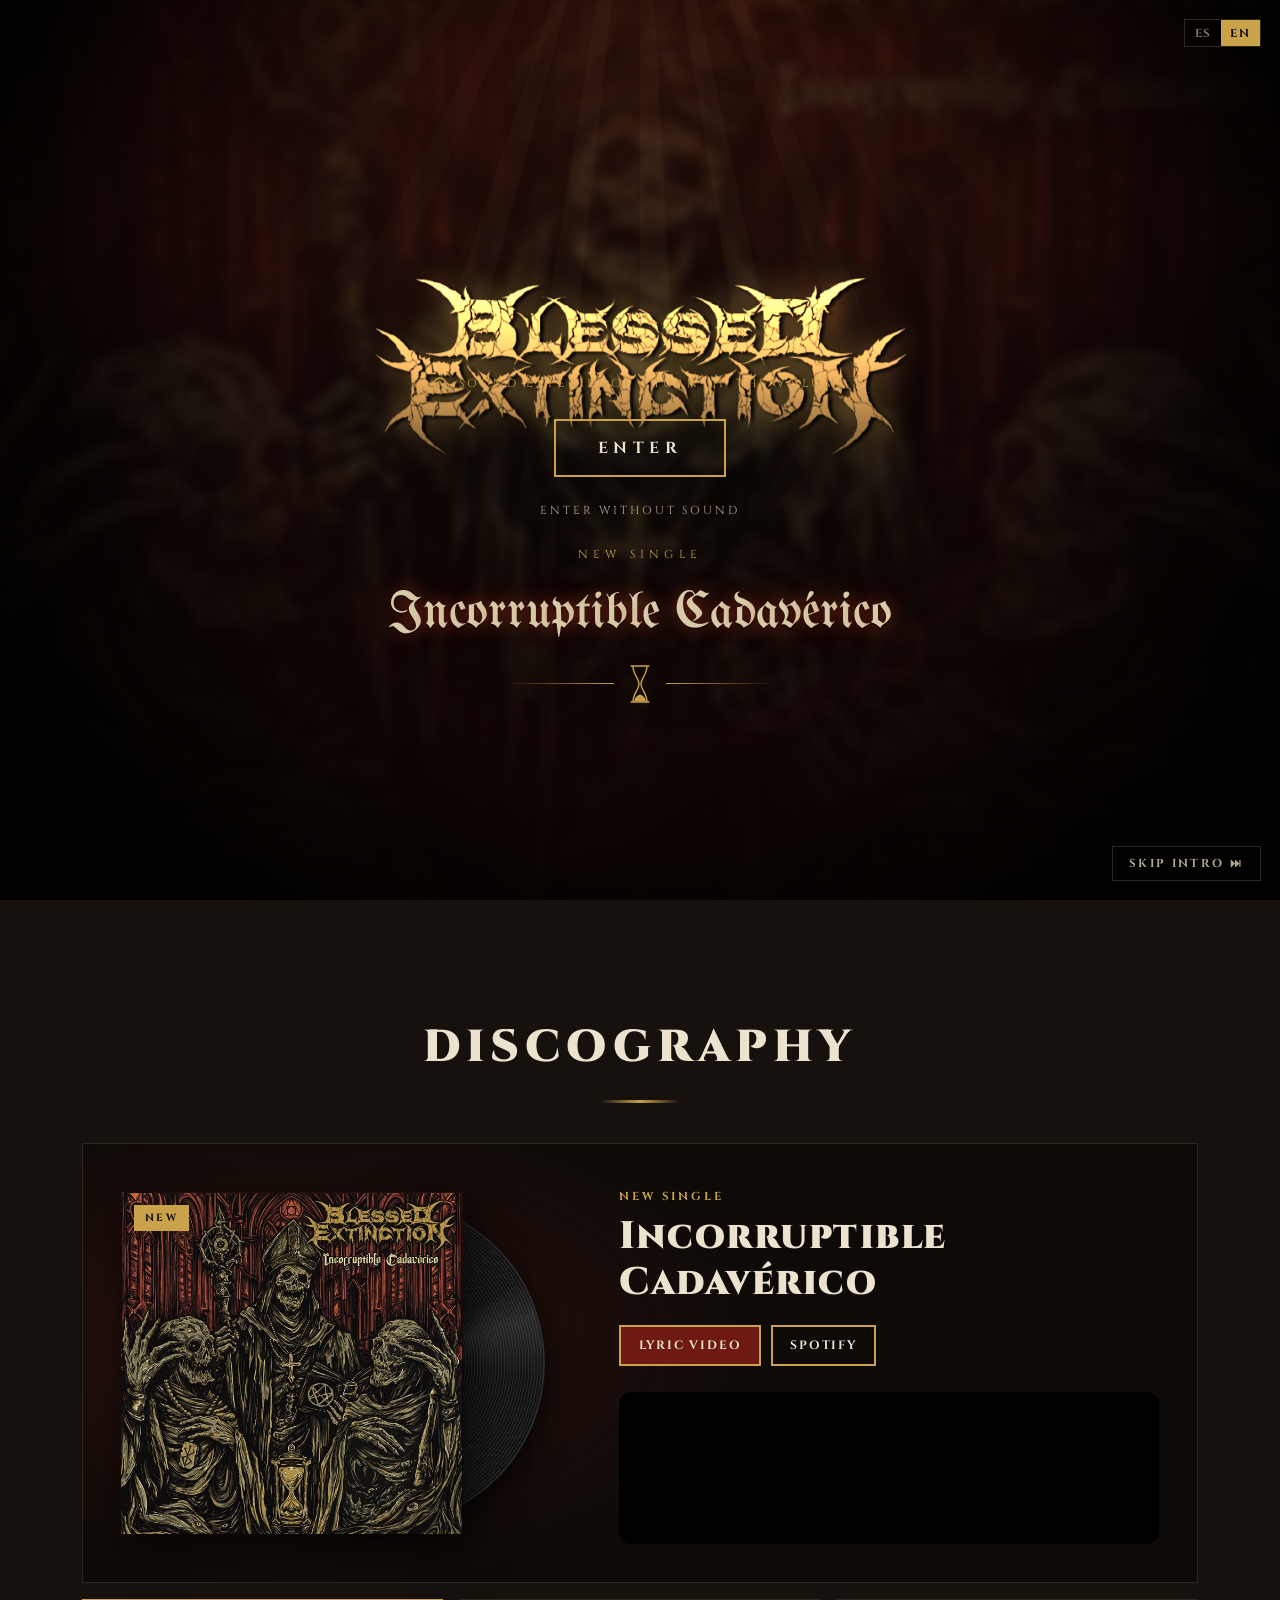
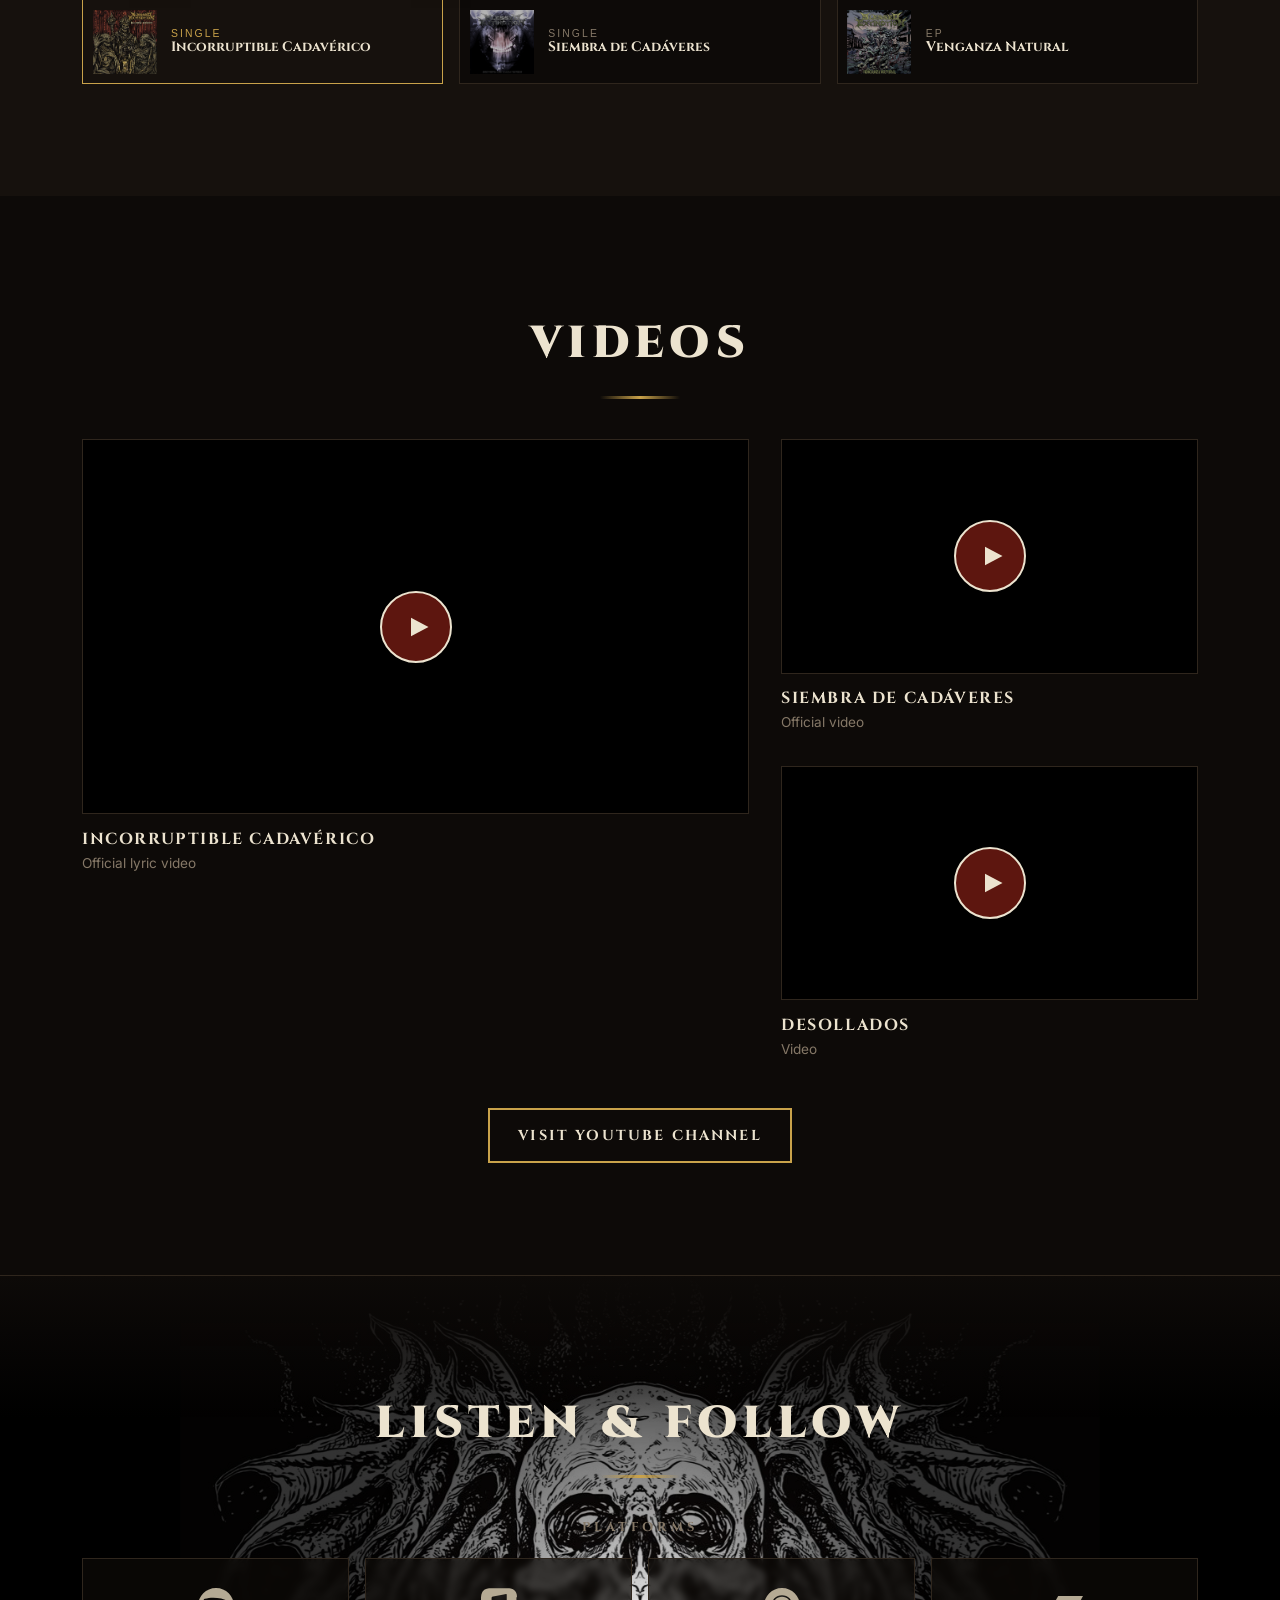
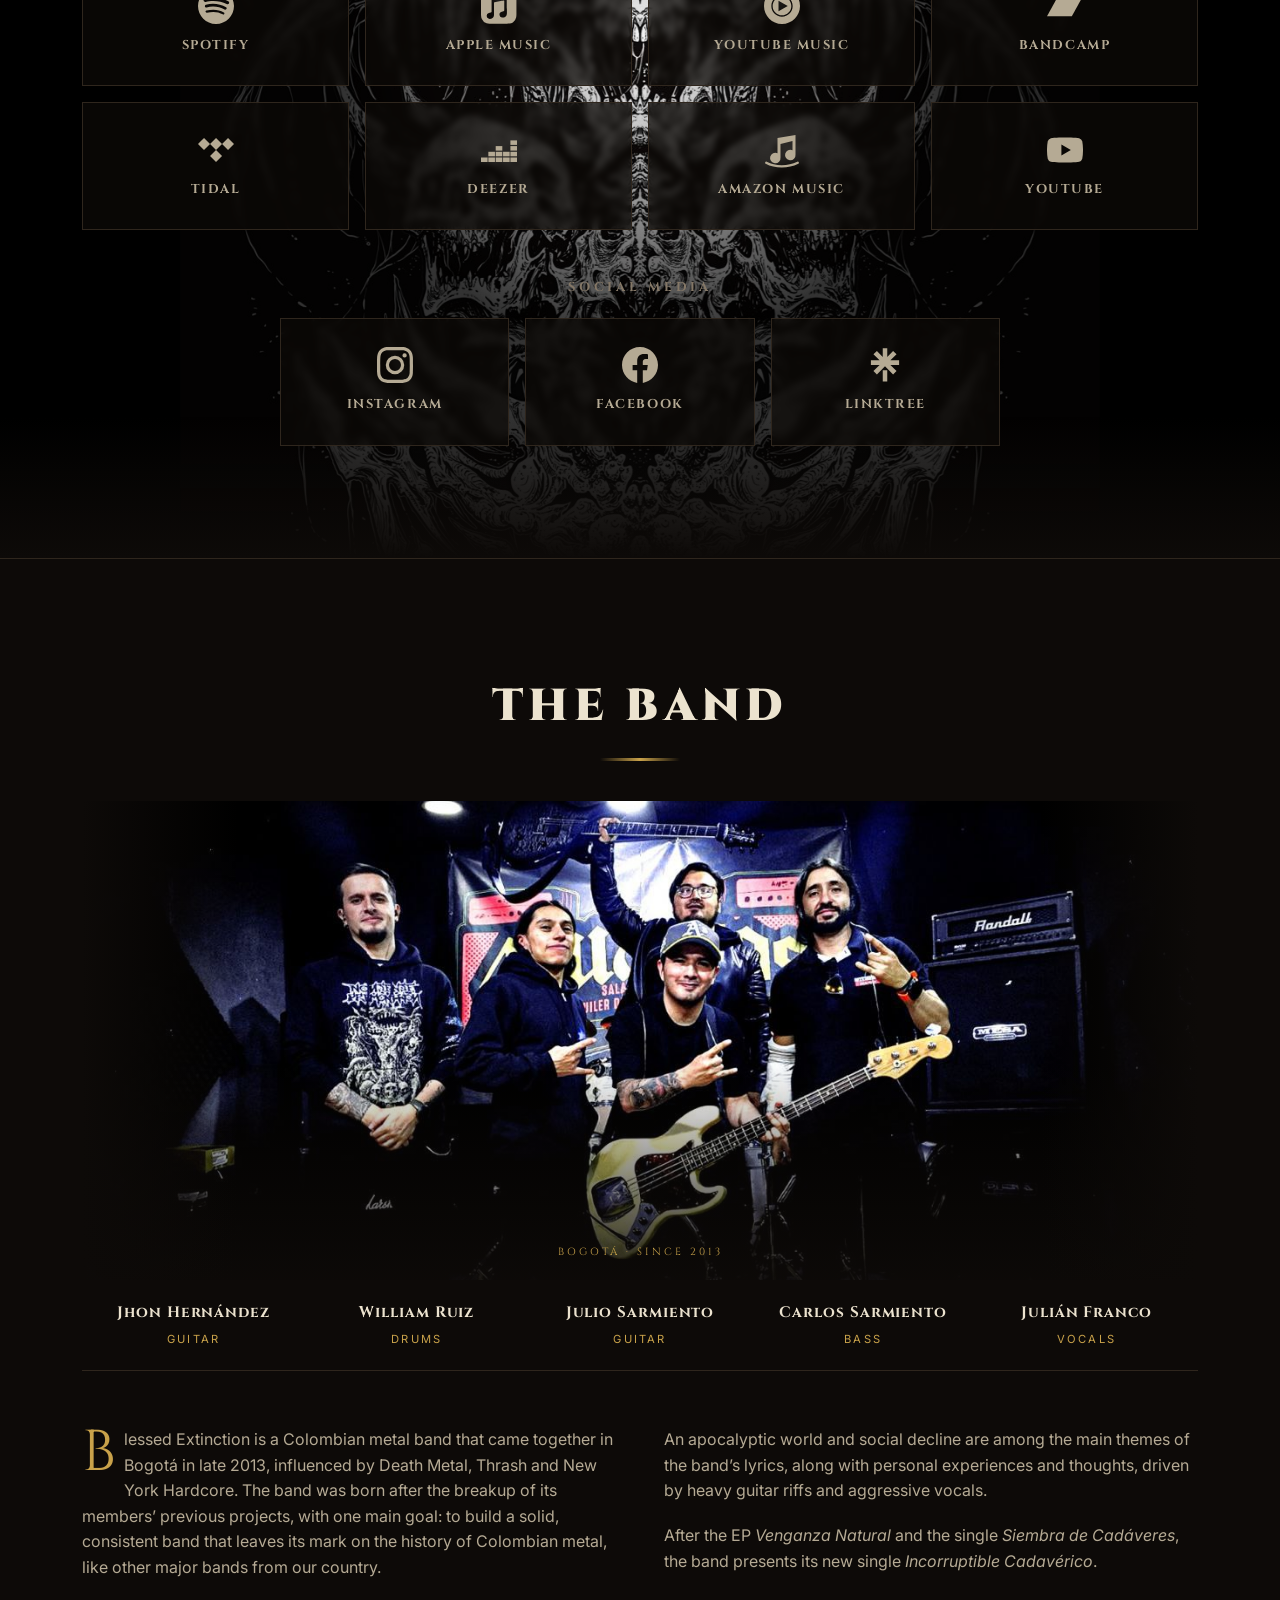
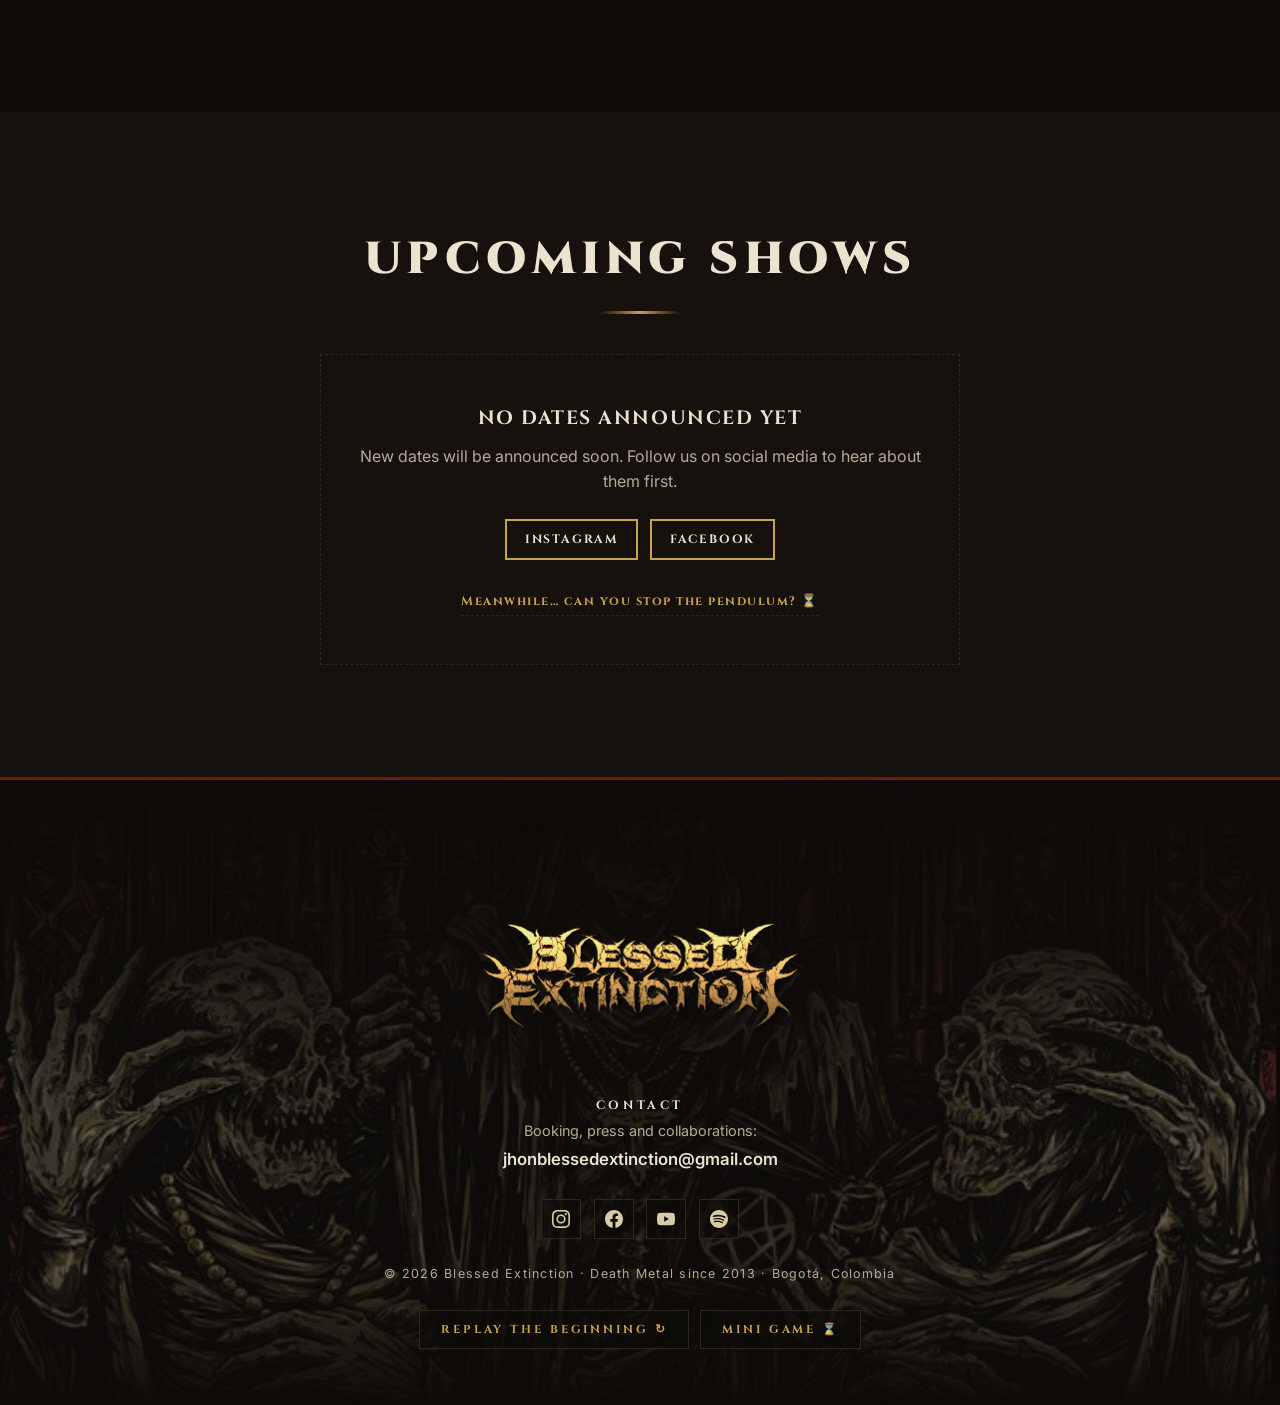
==== commit 2dede7e3: "se agrega chat y minijuego" ====
--- a/landingBlessedExtinction/index.html
+++ b/landingBlessedExtinction/index.html
@@ -8,6 +8,9 @@
   <meta property="og:title" content="Blessed Extinction — Incorruptible Cadavérico">
   <meta property="og:description" content="Nuevo single disponible ya. Death Metal desde 2013, Bogotá, Colombia.">
   <meta property="og:image" content="img/incorruptible-cadaverico.jpg">
+  <link rel="icon" type="image/svg+xml" href="img/favicon.svg">
+  <link rel="apple-touch-icon" href="img/apple-touch-icon.png">
+  <meta name="theme-color" content="#0d0a08">
 
   <link rel="preconnect" href="https://fonts.googleapis.com">
   <link rel="preconnect" href="https://fonts.gstatic.com" crossorigin>
@@ -352,6 +355,7 @@
             <a class="btn btn--ghost btn--sm" href="https://instagram.com/blessed_extinction" target="_blank" rel="noopener">Instagram</a>
             <a class="btn btn--ghost btn--sm" href="https://www.facebook.com/blessedextinctionmusic" target="_blank" rel="noopener">Facebook</a>
           </div>
+          <button class="tour__game" type="button" data-game-open data-i18n="game.teaser">Mientras tanto… ¿puedes detener el péndulo? ⏳</button>
         </div>
       </div>
     </section>
@@ -375,8 +379,87 @@
     </div>
 
     <p class="footer__copy">&copy; <span id="year"></span> Blessed Extinction &middot; <span data-i18n="footer.tagline">Death Metal desde 2013 · Bogotá, Colombia</span></p>
-    <button class="footer__replay" id="replayIntro" type="button" data-i18n="footer.replay">Repetir el Inicio &#8635;</button>
+    <div class="footer__actions">
+      <button class="footer__replay" id="replayIntro" type="button" data-i18n="footer.replay">Repetir el Inicio &#8635;</button>
+      <button class="footer__replay" type="button" data-game-open data-i18n="footer.game">Minijuego &#8987;</button>
+    </div>
   </footer>
+
+  <!-- ===== MINIJUEGO: El Péndulo ===== -->
+  <!-- Para cambiar los enlaces del final, ver GAME_LINKS en js/main.js -->
+  <dialog class="game" id="game" aria-labelledby="gameTitle">
+    <button class="game__close" id="gameClose" type="button" aria-label="Cerrar" data-i18n-attr="aria-label:game.close">&times;</button>
+
+    <div class="game__screen" data-screen="intro">
+      <span class="game__kicker" data-i18n="game.kicker">Minijuego</span>
+      <h2 class="game__title" id="gameTitle" data-i18n="game.title">El Péndulo</h2>
+      <p class="game__text" data-i18n="game.rules">Detén el péndulo dentro de la zona dorada. Cada acierto lo acelera. Tres fallos y quedas sepultado.</p>
+      <button class="btn btn--primary" id="gameStart" type="button" data-i18n="game.start">Jugar</button>
+      <p class="game__best"><span data-i18n="game.best">Récord</span>: <strong data-game-best>0</strong></p>
+    </div>
+
+    <div class="game__screen game__screen--play" data-screen="play" hidden>
+      <div class="game__hud">
+        <span class="game__score" data-game-score aria-live="polite">0</span>
+        <span class="game__lives" data-game-lives aria-label="Vidas"></span>
+      </div>
+      <div class="game__stage" id="gameStage">
+        <svg class="game__svg" viewBox="0 0 300 210" aria-hidden="true">
+          <path class="game__track" id="gameTrack"/>
+          <path class="game__zone" id="gameZone"/>
+          <g id="gameArm">
+            <line class="game__rod" x1="150" y1="16" x2="150" y2="176"/>
+            <circle class="game__bob" cx="150" cy="176" r="11"/>
+            <circle class="game__bob-core" cx="150" cy="176" r="4"/>
+          </g>
+          <circle class="game__pivot" cx="150" cy="16" r="4"/>
+        </svg>
+        <p class="game__feedback" data-game-feedback aria-live="assertive"></p>
+      </div>
+      <p class="game__hint" data-i18n="game.hint">Toca la pantalla o pulsa Espacio</p>
+    </div>
+
+    <div class="game__screen" data-screen="over" hidden>
+      <span class="game__kicker" data-i18n="game.overKicker">Sepultado</span>
+      <p class="game__final"><strong data-game-final>0</strong></p>
+      <p class="game__best"><span data-i18n="game.best">Récord</span>: <strong data-game-best>0</strong> <span class="game__new" data-game-new hidden data-i18n="game.newBest">¡Nuevo récord!</span></p>
+      <button class="btn btn--ghost btn--sm" id="gameAgain" type="button" data-i18n="game.again">Otra vez</button>
+      <div class="game__promo">
+        <p class="game__promo-text" data-i18n="game.promo">¿Sobreviviste? Ahora escucha lo que suena al otro lado.</p>
+        <div class="game__promo-ctas" id="gamePromo"></div>
+      </div>
+    </div>
+  </dialog>
+
+  <!-- ===== CHAT con la banda (Telegram) ===== -->
+  <!-- Para activarlo, ver CHAT_API y TURNSTILE_SITEKEY en js/main.js -->
+  <button class="chat-fab" id="chatFab" type="button" aria-label="Escríbele a la banda" data-i18n-attr="aria-label:chat.open" aria-expanded="false" aria-controls="chatPanel" hidden>
+    <svg viewBox="0 0 24 24" aria-hidden="true"><path d="M4 4h16a1 1 0 0 1 1 1v11a1 1 0 0 1-1 1H9l-4.3 3.4A.4.4 0 0 1 4 20.1V5a1 1 0 0 1 1-1z" fill="none" stroke="currentColor" stroke-width="1.6" stroke-linejoin="round"/><path d="M8 9h8M8 12.5h5" stroke="currentColor" stroke-width="1.6" stroke-linecap="round"/></svg>
+    <span class="chat-fab__dot" id="chatDot" hidden></span>
+  </button>
+
+  <section class="chat" id="chatPanel" role="dialog" aria-labelledby="chatTitle" hidden>
+    <header class="chat__head">
+      <div>
+        <p class="chat__title" id="chatTitle" data-i18n="chat.title">Escríbele a la banda</p>
+        <p class="chat__sub" data-i18n="chat.sub">Respondemos desde Telegram</p>
+      </div>
+      <button class="chat__close" id="chatClose" type="button" aria-label="Cerrar chat" data-i18n-attr="aria-label:chat.close">&times;</button>
+    </header>
+    <div class="chat__log" id="chatLog" aria-live="polite">
+      <p class="chat__intro" data-i18n="chat.intro">¿Booking, merch o sólo saludar? Escríbenos y te responderá alguien de la banda. La conversación queda guardada en este navegador: puedes volver más tarde por la respuesta.</p>
+    </div>
+    <form class="chat__form" id="chatForm">
+      <div class="chat__captcha" id="chatCaptcha"></div>
+      <div class="chat__row">
+        <textarea class="chat__input" id="chatInput" rows="1" maxlength="1000" required placeholder="Escribe tu mensaje…" aria-label="Mensaje" data-i18n-attr="placeholder:chat.placeholder;aria-label:chat.input"></textarea>
+        <button class="chat__send" id="chatSend" type="submit" aria-label="Enviar" data-i18n-attr="aria-label:chat.send">
+          <svg viewBox="0 0 24 24" aria-hidden="true"><path d="M3.4 20.4 21 12 3.4 3.6 3.4 10l12.6 2-12.6 2z" fill="currentColor"/></svg>
+        </button>
+      </div>
+    </form>
+    <p class="chat__note" data-i18n="chat.note">🔒 Conexión cifrada. No compartas contraseñas ni datos bancarios.</p>
+  </section>
 
   <!-- ===== REPRODUCTOR FLOTANTE (Spotify): suena al entrar, desde el minuto 1:30 ===== -->
   <!-- Se carga oculto desde el inicio para que esté listo cuando el usuario entre -->
--- a/landingBlessedExtinction/css/styles.css
+++ b/landingBlessedExtinction/css/styles.css
@@ -386,6 +386,28 @@
   pointer-events: none;
 }
 
+/* ----- Salida del splash: estalla como un vitral (fragmentos creados por el JS) ----- */
+.splash-exit {
+  position: fixed;
+  inset: 0;
+  z-index: 1000;
+  overflow: hidden;
+  pointer-events: none;
+}
+.splash-exit__piece {
+  position: absolute;
+  overflow: hidden; /* cada trozo mide sólo su caja (la fija el JS) */
+  will-change: transform, opacity;
+}
+.splash-exit--vitral .splash-exit__piece {
+  filter: drop-shadow(0 0 1px #f0d58a) drop-shadow(0 0 4px rgba(201, 162, 74, 0.75));
+}
+@media (max-width: 700px) {
+  .splash-exit--vitral .splash-exit__piece {
+    filter: drop-shadow(0 0 1.5px #f0d58a);
+  }
+}
+
 .header {
   position: fixed;
   inset: 0 0 auto;
@@ -1576,6 +1598,504 @@
   outline: 2px solid var(--c-bone-light);
 }
 
+.footer__actions {
+  display: flex;
+  flex-wrap: wrap;
+  justify-content: center;
+  gap: 0.7rem;
+}
+
+/* ----- Minijuego: El Péndulo ----- */
+.tour__game {
+  margin-top: 1.8rem;
+  padding: 0.3rem 0;
+  font-family: "Cinzel", serif;
+  font-size: 0.78rem;
+  font-weight: 700;
+  letter-spacing: 0.12em;
+  color: var(--c-gold);
+  background: none;
+  border: 0;
+  border-bottom: 1px dashed var(--c-line);
+  cursor: pointer;
+  transition: color 0.2s ease, border-color 0.2s ease;
+}
+.tour__game:hover, .tour__game:focus-visible {
+  color: var(--c-bone-light);
+  border-color: var(--c-gold);
+  outline: none;
+}
+
+.game {
+  width: min(440px, 100vw - 2rem);
+  max-height: 100dvh;
+  margin: auto;
+  padding: 2.8rem 1.5rem 2rem;
+  text-align: center;
+  color: var(--c-text);
+  background: radial-gradient(ellipse at 50% 0%, rgba(110, 26, 18, 0.35), transparent 60%), var(--c-bg);
+  border: 1px solid var(--c-line);
+  border-top: 3px solid var(--c-gold);
+  overflow: auto;
+}
+.game[open] {
+  display: flex;
+  flex-direction: column;
+  justify-content: center;
+}
+.game::backdrop {
+  background: rgba(5, 3, 2, 0.92);
+  backdrop-filter: blur(4px);
+}
+@media (max-width: 599px) {
+  .game {
+    width: 100vw;
+    max-width: 100vw;
+    height: 100dvh;
+    border: 0;
+    border-top: 3px solid var(--c-gold);
+  }
+}
+.game__close {
+  position: absolute;
+  top: 0.6rem;
+  right: 0.6rem;
+  width: 40px;
+  height: 40px;
+  font-size: 1.5rem;
+  line-height: 1;
+  color: var(--c-ash);
+  background: none;
+  border: 1px solid transparent;
+  cursor: pointer;
+}
+.game__close:hover, .game__close:focus-visible {
+  color: var(--c-gold);
+  border-color: var(--c-gold);
+  outline: none;
+}
+.game__kicker {
+  font-family: "Cinzel", serif;
+  font-size: 0.72rem;
+  font-weight: 700;
+  letter-spacing: 0.3em;
+  text-transform: uppercase;
+  color: var(--c-gold);
+}
+.game__title {
+  margin: 0.4rem 0 1rem;
+  font-family: "Cinzel", serif;
+  font-weight: 900;
+  font-size: clamp(1.8rem, 6vw, 2.4rem);
+  letter-spacing: 0.1em;
+  text-transform: uppercase;
+  color: var(--c-bone-light);
+}
+.game__text {
+  margin-bottom: 1.6rem;
+  font-size: 0.95rem;
+}
+.game__best {
+  margin-top: 1.2rem;
+  font-size: 0.8rem;
+  letter-spacing: 0.1em;
+  color: var(--c-ash);
+}
+.game__best strong {
+  color: var(--c-gold);
+}
+.game__new {
+  margin-left: 0.4rem;
+  font-family: "Cinzel", serif;
+  font-weight: 700;
+  color: var(--c-gold-light);
+}
+.game__screen--play {
+  cursor: pointer;
+  user-select: none;
+  -webkit-user-select: none;
+  touch-action: manipulation;
+  -webkit-tap-highlight-color: transparent;
+}
+.game__hud {
+  display: flex;
+  justify-content: space-between;
+  align-items: center;
+}
+.game__score {
+  font-family: "Cinzel", serif;
+  font-weight: 900;
+  font-size: 2rem;
+  color: var(--c-bone-light);
+}
+.game__lives span {
+  margin-left: 0.35rem;
+  font-size: 1.2rem;
+  color: var(--c-ember);
+  transition: opacity 0.3s ease, color 0.3s ease;
+}
+.game__lives .is-lost {
+  opacity: 0.25;
+  color: var(--c-ash);
+}
+.game__stage {
+  position: relative;
+}
+.game__stage.is-shaking {
+  animation: gameShake 0.35s ease;
+}
+.game__svg {
+  display: block;
+  width: 100%;
+  overflow: visible;
+}
+.game__track, .game__zone {
+  fill: none;
+  stroke-width: 10;
+  stroke-linecap: round;
+}
+.game__track {
+  stroke: var(--c-line);
+}
+.game__zone {
+  stroke: var(--c-gold);
+  filter: drop-shadow(0 0 6px rgba(201, 162, 74, 0.6));
+}
+.game__rod {
+  stroke: var(--c-ash);
+  stroke-width: 1.5;
+}
+.game__bob {
+  fill: var(--c-blood);
+  stroke: var(--c-gold-light);
+  stroke-width: 1.5;
+  filter: drop-shadow(0 0 8px rgba(179, 54, 27, 0.7));
+}
+.game__bob-core {
+  fill: var(--c-gold-light);
+}
+.game__pivot {
+  fill: var(--c-gold);
+}
+.game__feedback {
+  position: absolute;
+  inset: 34% 0 auto;
+  font-family: "Cinzel", serif;
+  font-weight: 700;
+  font-size: 1.1rem;
+  letter-spacing: 0.2em;
+  text-transform: uppercase;
+  opacity: 0;
+  pointer-events: none;
+}
+.game__feedback.is-on {
+  animation: feedbackPop 0.7s ease-out;
+}
+.game__feedback.is-perfect {
+  color: var(--c-gold-light);
+}
+.game__feedback.is-hit {
+  color: var(--c-bone);
+}
+.game__feedback.is-miss {
+  color: var(--c-ember);
+}
+.game__hint {
+  margin-top: 0.5rem;
+  font-size: 0.72rem;
+  letter-spacing: 0.12em;
+  text-transform: uppercase;
+  color: var(--c-ash);
+}
+.game__final strong {
+  display: block;
+  margin: 0.6rem 0 0;
+  font-family: "Cinzel", serif;
+  font-weight: 900;
+  font-size: 4rem;
+  line-height: 1;
+  color: var(--c-gold-light);
+}
+#gameAgain {
+  margin-top: 1.2rem;
+}
+.game__promo {
+  margin-top: 2rem;
+  padding-top: 1.5rem;
+  border-top: 1px solid var(--c-line);
+}
+.game__promo-text {
+  margin-bottom: 1rem;
+  font-size: 0.9rem;
+}
+.game__promo-ctas {
+  display: flex;
+  flex-wrap: wrap;
+  justify-content: center;
+  gap: 0.7rem;
+}
+
+/* ----- Chat con la banda (Telegram) ----- */
+.chat-fab {
+  position: fixed;
+  right: 1rem;
+  bottom: 1rem;
+  z-index: 140;
+  display: grid;
+  place-items: center;
+  width: 52px;
+  height: 52px;
+  color: var(--c-gold);
+  background: rgba(13, 10, 8, 0.94);
+  border: 1px solid var(--c-gold);
+  border-radius: 50%;
+  box-shadow: 0 8px 24px rgba(0, 0, 0, 0.6);
+  backdrop-filter: blur(8px);
+  cursor: pointer;
+  transition: bottom 0.4s ease, color 0.2s ease, box-shadow 0.2s ease;
+}
+.chat-fab[hidden] {
+  display: none;
+}
+.chat-fab svg {
+  width: 24px;
+  height: 24px;
+}
+.chat-fab:hover, .chat-fab:focus-visible, .chat-fab[aria-expanded=true] {
+  color: var(--c-bone-light);
+  box-shadow: 0 0 18px rgba(201, 162, 74, 0.55);
+  outline: none;
+}
+.chat-fab__dot {
+  position: absolute;
+  top: 2px;
+  right: 2px;
+  width: 12px;
+  height: 12px;
+  background: var(--c-ember);
+  border: 2px solid var(--c-bg);
+  border-radius: 50%;
+}
+/* Con el reproductor de Spotify visible, el botón sube por encima de él */
+.has-player .chat-fab {
+  bottom: calc(1rem + 124px);
+}
+
+.chat {
+  position: fixed;
+  right: 1rem;
+  bottom: calc(1rem + 64px);
+  z-index: 160;
+  display: flex;
+  flex-direction: column;
+  width: min(360px, 100vw - 2rem);
+  height: min(520px, 100dvh - 120px);
+  background: var(--c-bg);
+  border: 1px solid var(--c-line);
+  border-top: 3px solid var(--c-gold);
+  box-shadow: 0 10px 30px rgba(0, 0, 0, 0.6);
+  animation: slideIn 0.35s cubic-bezier(0.2, 0.8, 0.2, 1) both;
+}
+.chat[hidden] {
+  display: none;
+}
+.has-player .chat {
+  bottom: calc(1rem + 124px + 64px);
+  height: min(520px, 100dvh - 240px);
+}
+/* Móvil: hoja inferior a todo lo ancho; el botón se oculta mientras está abierta */
+@media (max-width: 599px) {
+  .chat, .has-player .chat {
+    inset: auto 0 0;
+    width: 100%;
+    height: min(85dvh, 640px);
+    border-inline: 0;
+  }
+  .chat-open .chat-fab {
+    display: none;
+  }
+}
+.chat__head {
+  display: flex;
+  justify-content: space-between;
+  align-items: center;
+  gap: 1rem;
+  padding: 0.9rem 1rem;
+  border-bottom: 1px solid var(--c-line);
+}
+.chat__title {
+  font-family: "Cinzel", serif;
+  font-weight: 700;
+  font-size: 0.9rem;
+  letter-spacing: 0.12em;
+  text-transform: uppercase;
+  color: var(--c-bone-light);
+}
+.chat__sub {
+  font-size: 0.72rem;
+  color: var(--c-ash);
+}
+.chat__close {
+  flex: none;
+  width: 36px;
+  height: 36px;
+  font-size: 1.4rem;
+  line-height: 1;
+  color: var(--c-ash);
+  background: none;
+  border: 1px solid transparent;
+  cursor: pointer;
+}
+.chat__close:hover, .chat__close:focus-visible {
+  color: var(--c-gold);
+  border-color: var(--c-gold);
+  outline: none;
+}
+.chat__log {
+  flex: 1;
+  display: flex;
+  flex-direction: column;
+  gap: 0.6rem;
+  padding: 1rem;
+  overflow-y: auto;
+  overscroll-behavior: contain;
+}
+.chat__intro {
+  margin-bottom: 0.4rem;
+  padding: 0.8rem;
+  font-size: 0.82rem;
+  color: var(--c-ash);
+  border: 1px dashed var(--c-line);
+}
+.chat__msg {
+  max-width: 85%;
+  padding: 0.55rem 0.8rem;
+  font-size: 0.9rem;
+  line-height: 1.45;
+  overflow-wrap: anywhere;
+}
+.chat__msg p {
+  white-space: pre-wrap;
+}
+.chat__msg--me {
+  align-self: flex-end;
+  color: var(--c-bone-light);
+  background: rgba(110, 26, 18, 0.55);
+  border: 1px solid rgba(179, 54, 27, 0.4);
+}
+.chat__msg--band {
+  align-self: flex-start;
+  color: var(--c-bone);
+  background: var(--c-bg-soft);
+  border-left: 2px solid var(--c-gold);
+}
+.chat__who {
+  display: block;
+  margin-bottom: 0.2rem;
+  font-family: "Cinzel", serif;
+  font-size: 0.65rem;
+  font-weight: 700;
+  letter-spacing: 0.15em;
+  text-transform: uppercase;
+  color: var(--c-gold);
+}
+.chat__status {
+  display: block;
+  margin-top: 0.2rem;
+  font-size: 0.7rem;
+  font-style: italic;
+  color: var(--c-ash);
+}
+.chat__msg.is-failed .chat__status {
+  color: #e0806a;
+}
+.chat__form {
+  padding: 0.7rem;
+  border-top: 1px solid var(--c-line);
+}
+.chat__captcha:empty {
+  display: none;
+}
+.chat__captcha {
+  margin-bottom: 0.5rem;
+}
+.chat__row {
+  display: flex;
+  align-items: flex-end;
+  gap: 0.5rem;
+}
+.chat__input {
+  flex: 1;
+  max-height: 120px;
+  padding: 0.6rem 0.7rem;
+  font: 16px/1.4 "Inter", system-ui, sans-serif; /* 16px: iOS no hace zoom al escribir */
+  color: var(--c-bone-light);
+  background: var(--c-bg-soft);
+  border: 1px solid var(--c-line);
+  resize: none;
+  outline: none;
+}
+.chat__input:focus {
+  border-color: var(--c-gold);
+}
+.chat__input::placeholder {
+  color: var(--c-ash);
+}
+.chat__send {
+  flex: none;
+  display: grid;
+  place-items: center;
+  width: 44px;
+  height: 44px;
+  color: var(--c-bone-light);
+  background: var(--c-blood);
+  border: 1px solid var(--c-gold);
+  cursor: pointer;
+  transition: background 0.2s ease;
+}
+.chat__send:hover {
+  background: var(--c-ember);
+}
+.chat__send:disabled {
+  opacity: 0.5;
+  cursor: wait;
+}
+.chat__send:focus-visible {
+  outline: 2px solid var(--c-bone-light);
+}
+.chat__send svg {
+  width: 18px;
+  height: 18px;
+}
+.chat__note {
+  padding: 0 1rem 0.7rem;
+  font-size: 0.68rem;
+  color: var(--c-ash);
+}
+
+@keyframes feedbackPop {
+  0% {
+    opacity: 0;
+    transform: translateY(8px) scale(0.9);
+  }
+  20% {
+    opacity: 1;
+    transform: none;
+  }
+  100% {
+    opacity: 0;
+    transform: translateY(-14px);
+  }
+}
+@keyframes gameShake {
+  20%, 60% {
+    transform: translateX(-6px);
+  }
+  40%, 80% {
+    transform: translateX(6px);
+  }
+}
+
 @keyframes naveReveal {
   0% {
     opacity: 0;
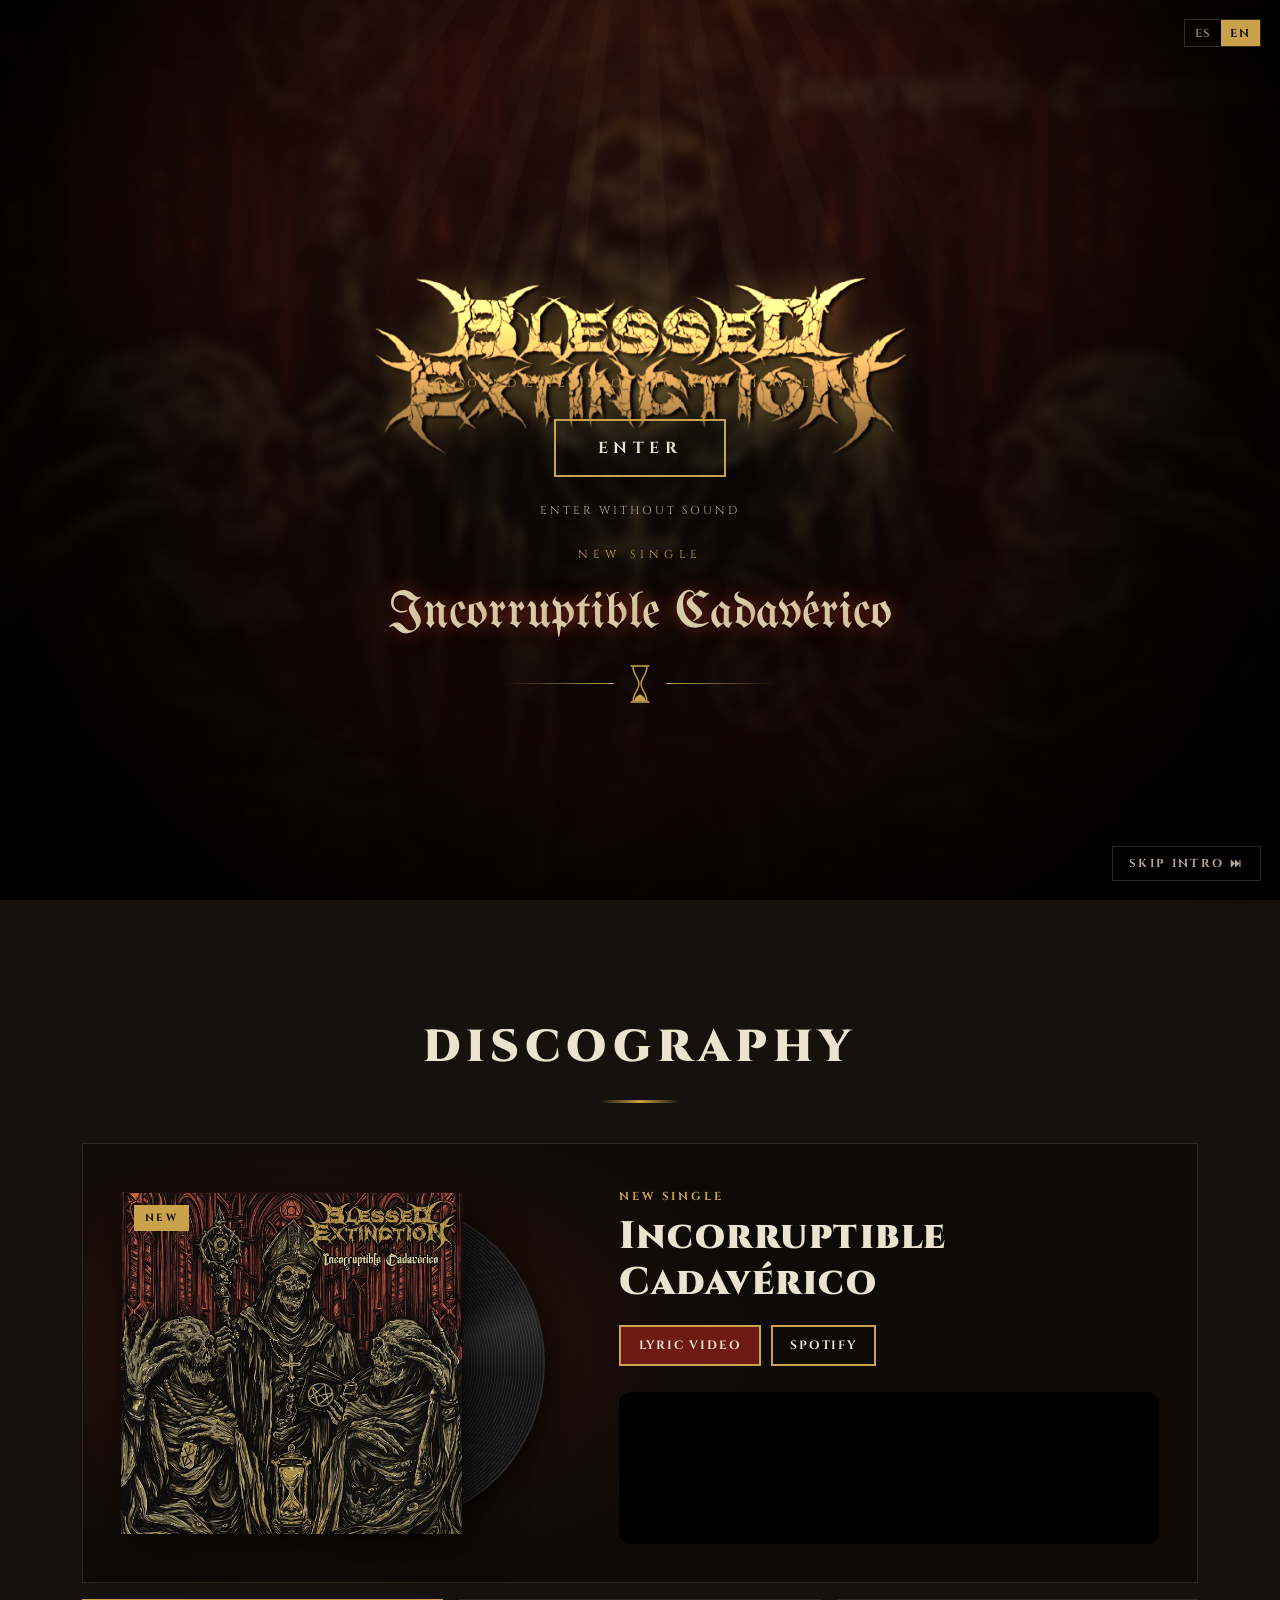
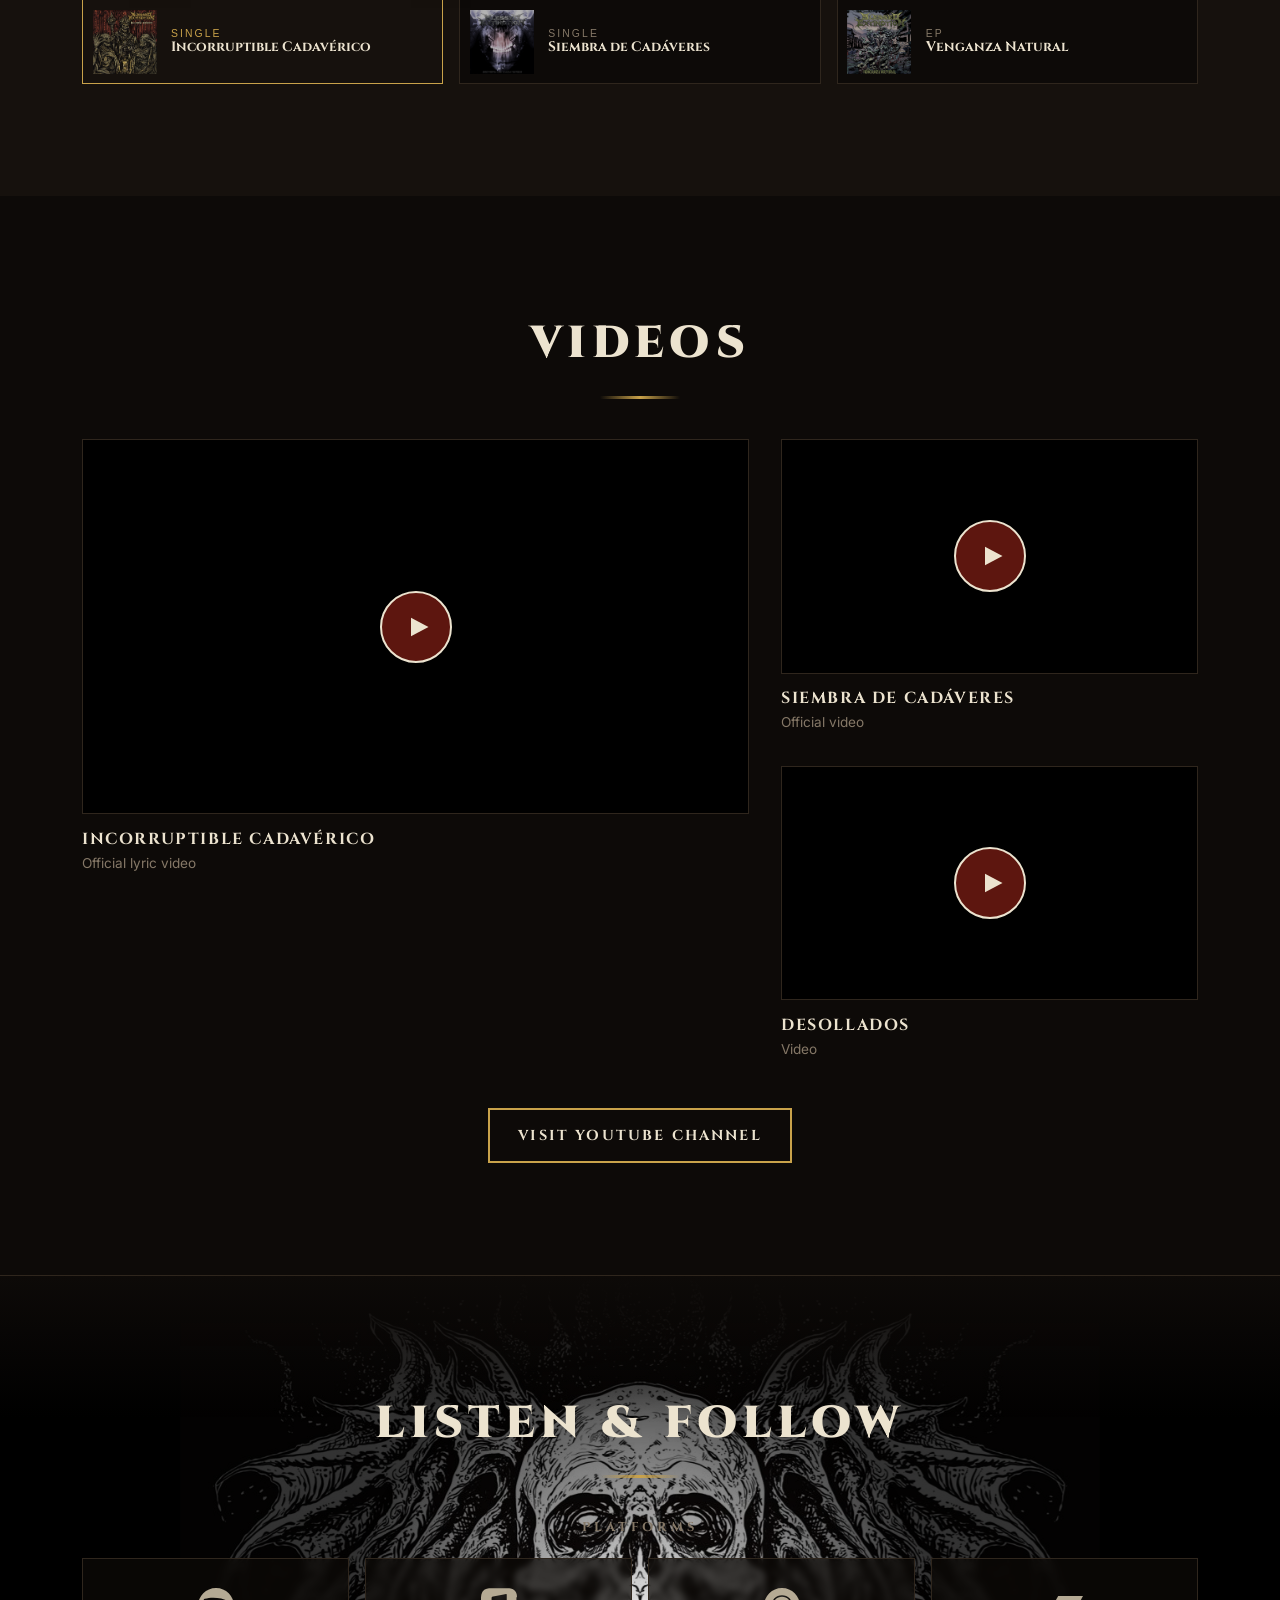
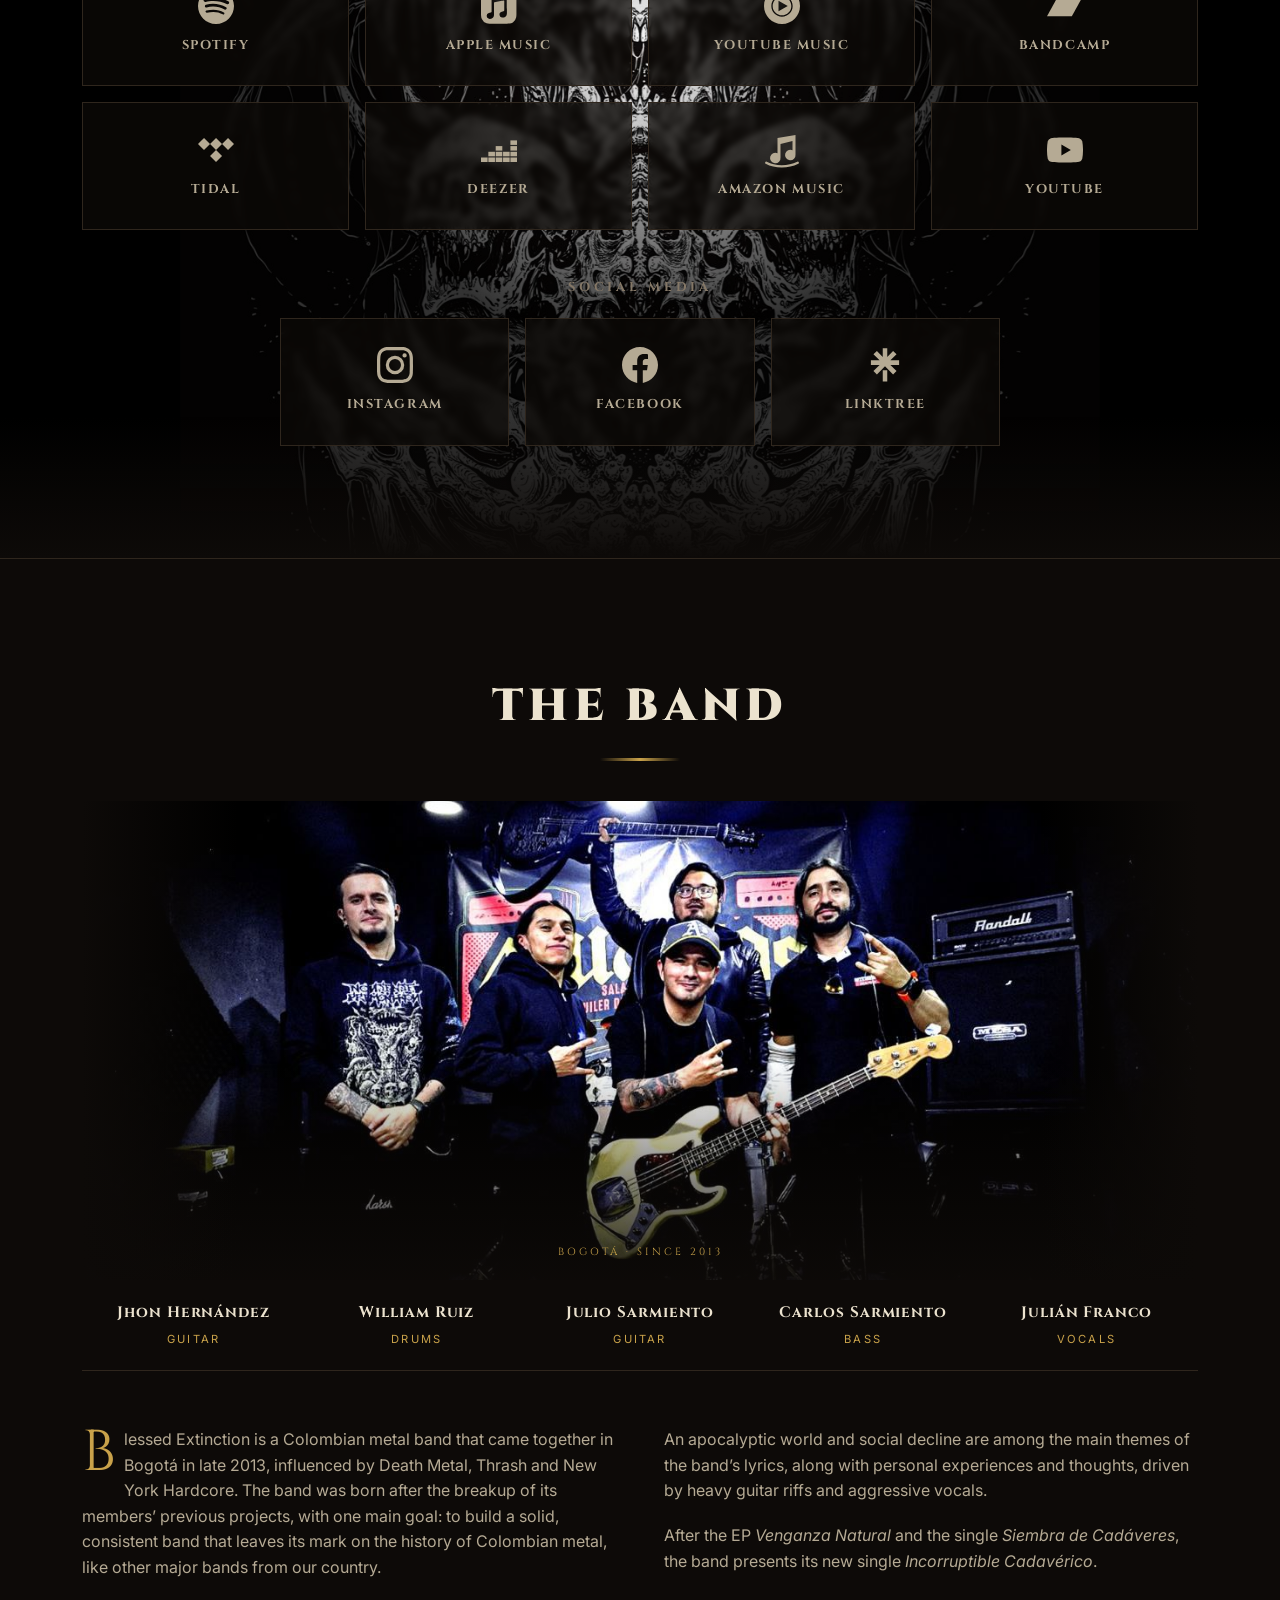
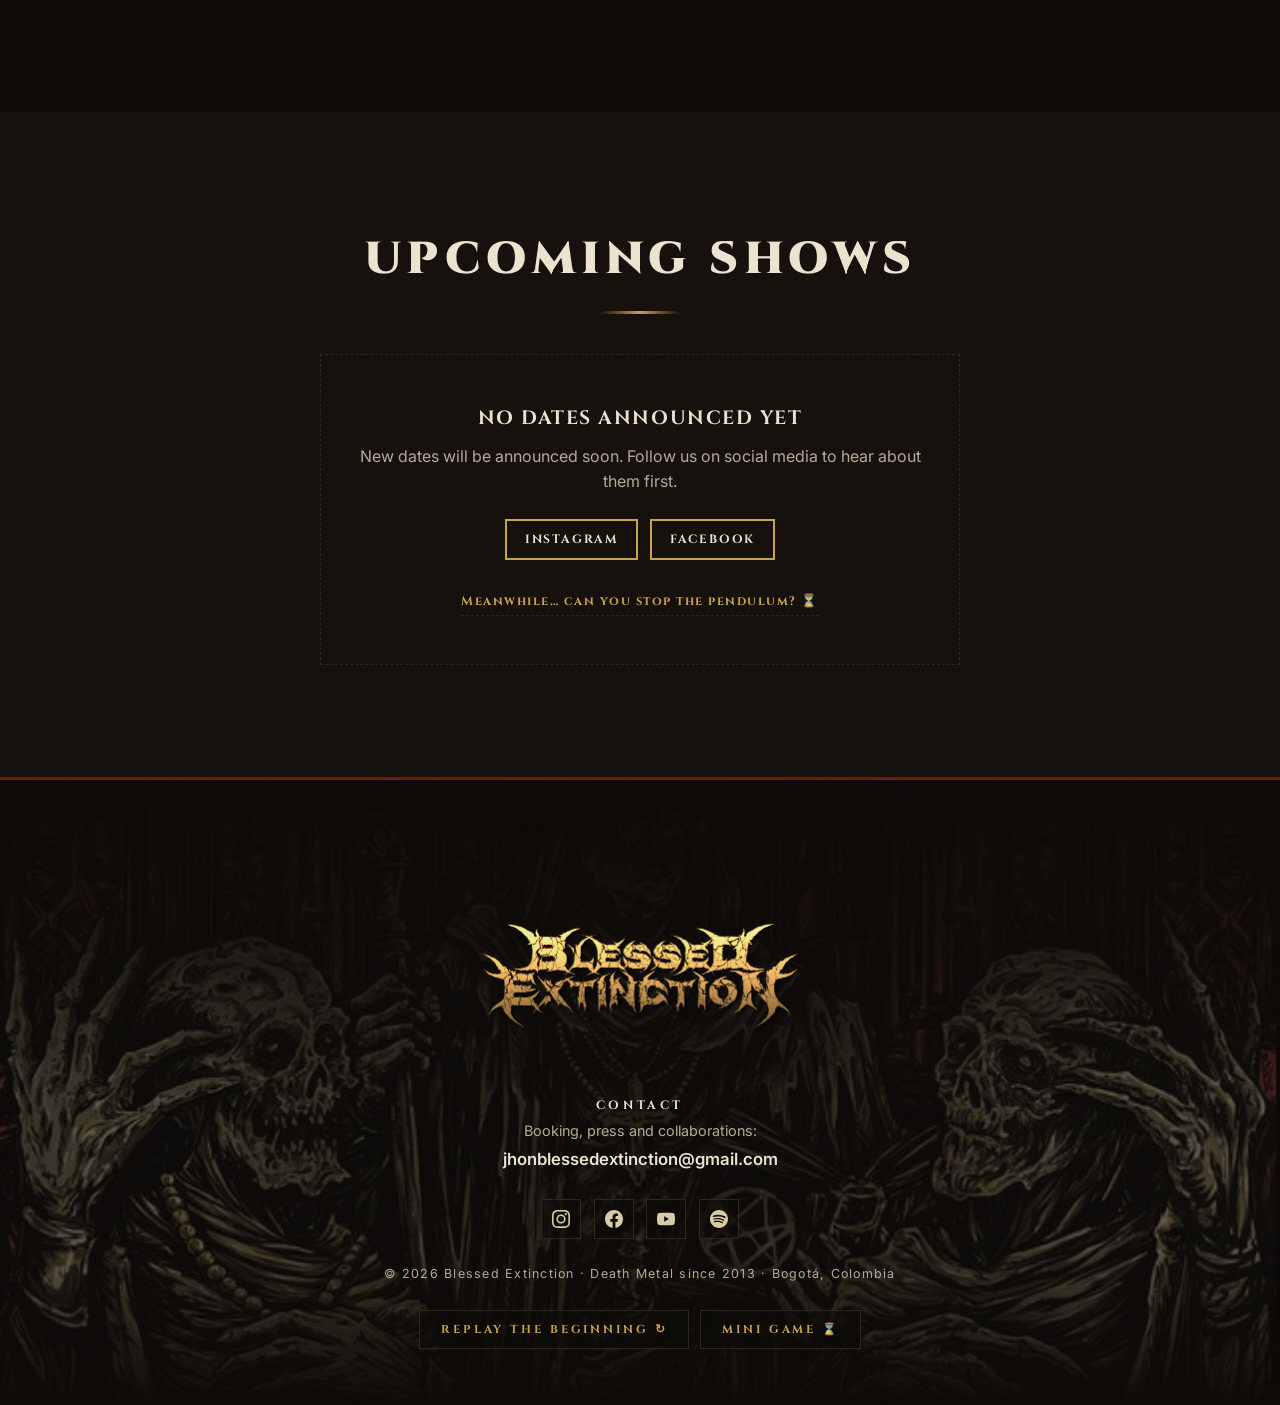
==== commit 182763d0: "Chat: nombre del visitante y número de conversación - La web pide el nombre antes del primer mensaje" ====
--- a/landingBlessedExtinction/index.html
+++ b/landingBlessedExtinction/index.html
@@ -451,6 +451,8 @@
     </div>
     <form class="chat__form" id="chatForm">
       <div class="chat__captcha" id="chatCaptcha"></div>
+      <!-- Sólo para el primer mensaje: la banda ve el nombre en Telegram -->
+      <input class="chat__name" id="chatName" type="text" maxlength="40" autocomplete="given-name" placeholder="¿Cómo te llamas?" aria-label="Tu nombre" data-i18n-attr="placeholder:chat.namePlaceholder;aria-label:chat.name" hidden>
       <div class="chat__row">
         <textarea class="chat__input" id="chatInput" rows="1" maxlength="1000" required placeholder="Escribe tu mensaje…" aria-label="Mensaje" data-i18n-attr="placeholder:chat.placeholder;aria-label:chat.input"></textarea>
         <button class="chat__send" id="chatSend" type="submit" aria-label="Enviar" data-i18n-attr="aria-label:chat.send">
--- a/landingBlessedExtinction/css/styles.css
+++ b/landingBlessedExtinction/css/styles.css
@@ -2019,6 +2019,26 @@
 .chat__captcha {
   margin-bottom: 0.5rem;
 }
+.chat__name {
+  display: block;
+  width: 100%;
+  margin-bottom: 0.5rem;
+  padding: 0.55rem 0.7rem;
+  font: 16px/1.4 "Inter", system-ui, sans-serif;
+  color: var(--c-bone-light);
+  background: var(--c-bg-soft);
+  border: 1px solid var(--c-line);
+  outline: none;
+}
+.chat__name[hidden] {
+  display: none;
+}
+.chat__name:focus {
+  border-color: var(--c-gold);
+}
+.chat__name::placeholder {
+  color: var(--c-ash);
+}
 .chat__row {
   display: flex;
   align-items: flex-end;
